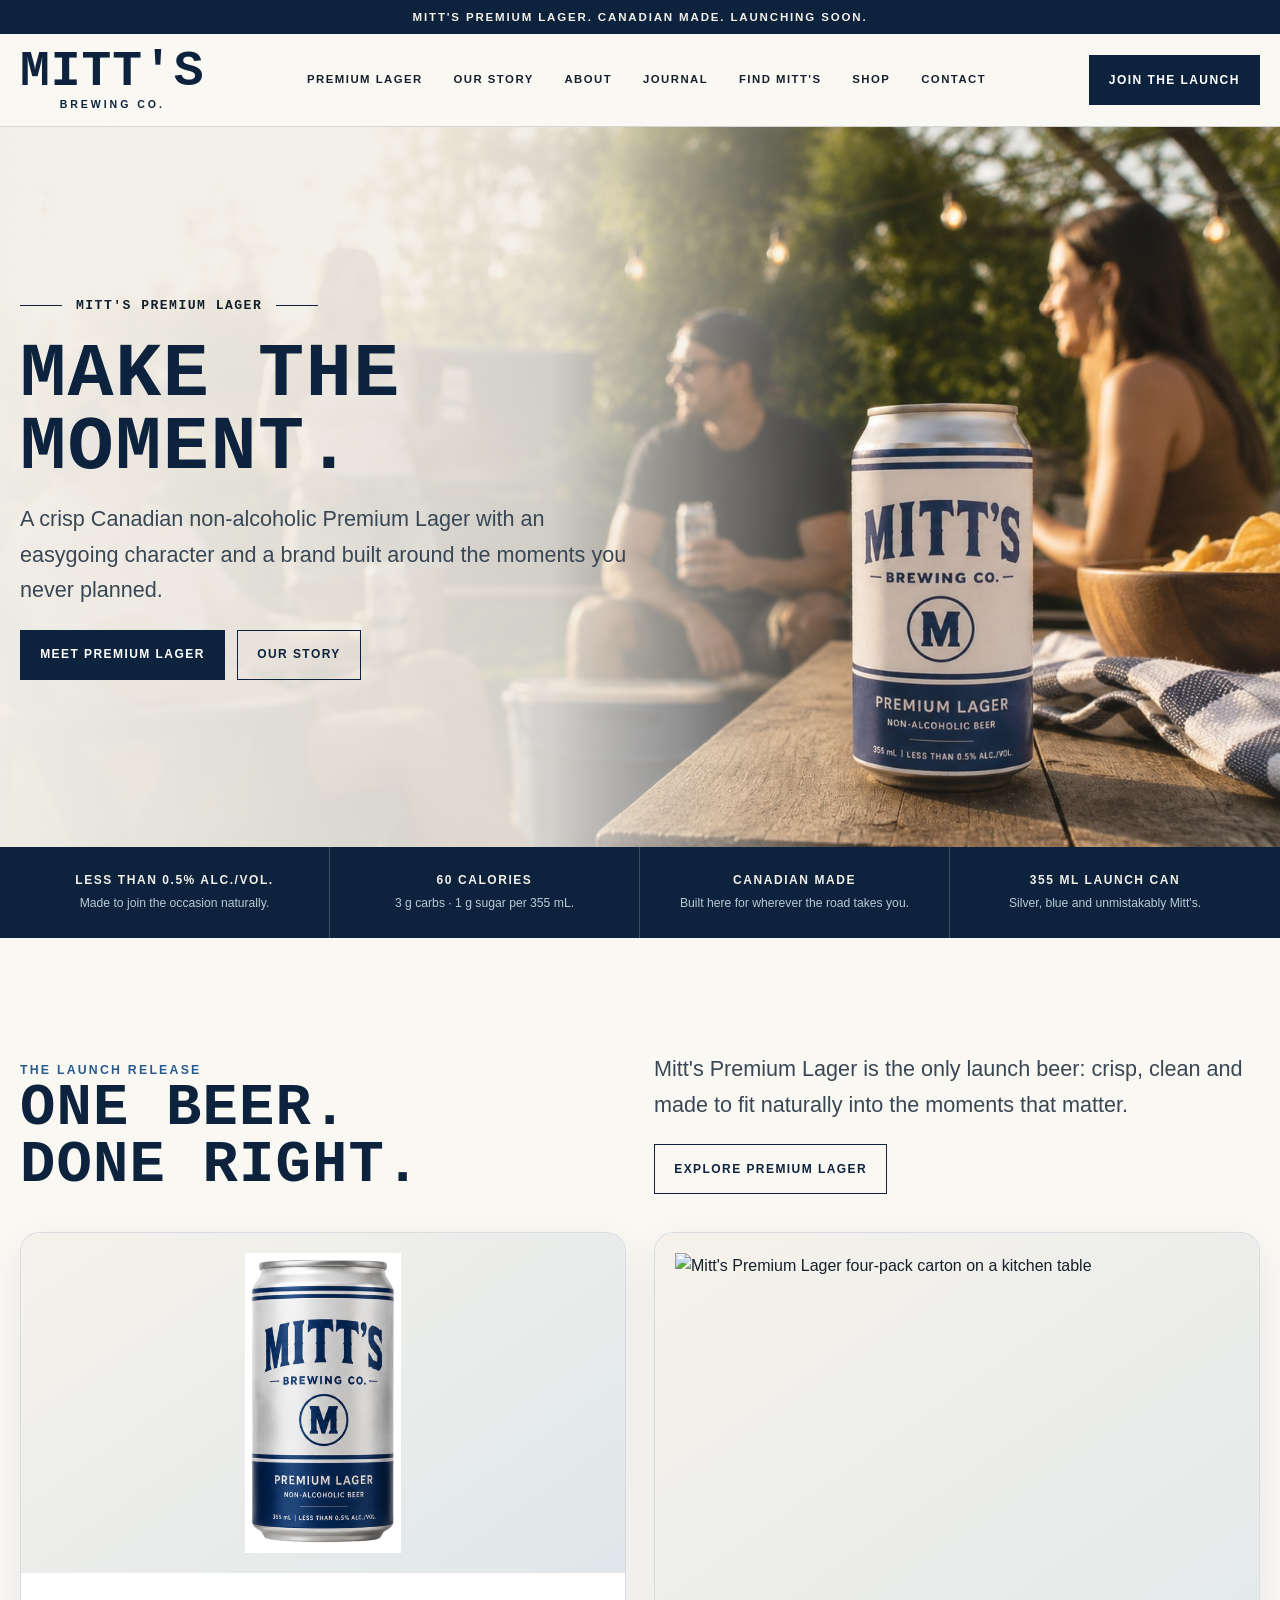
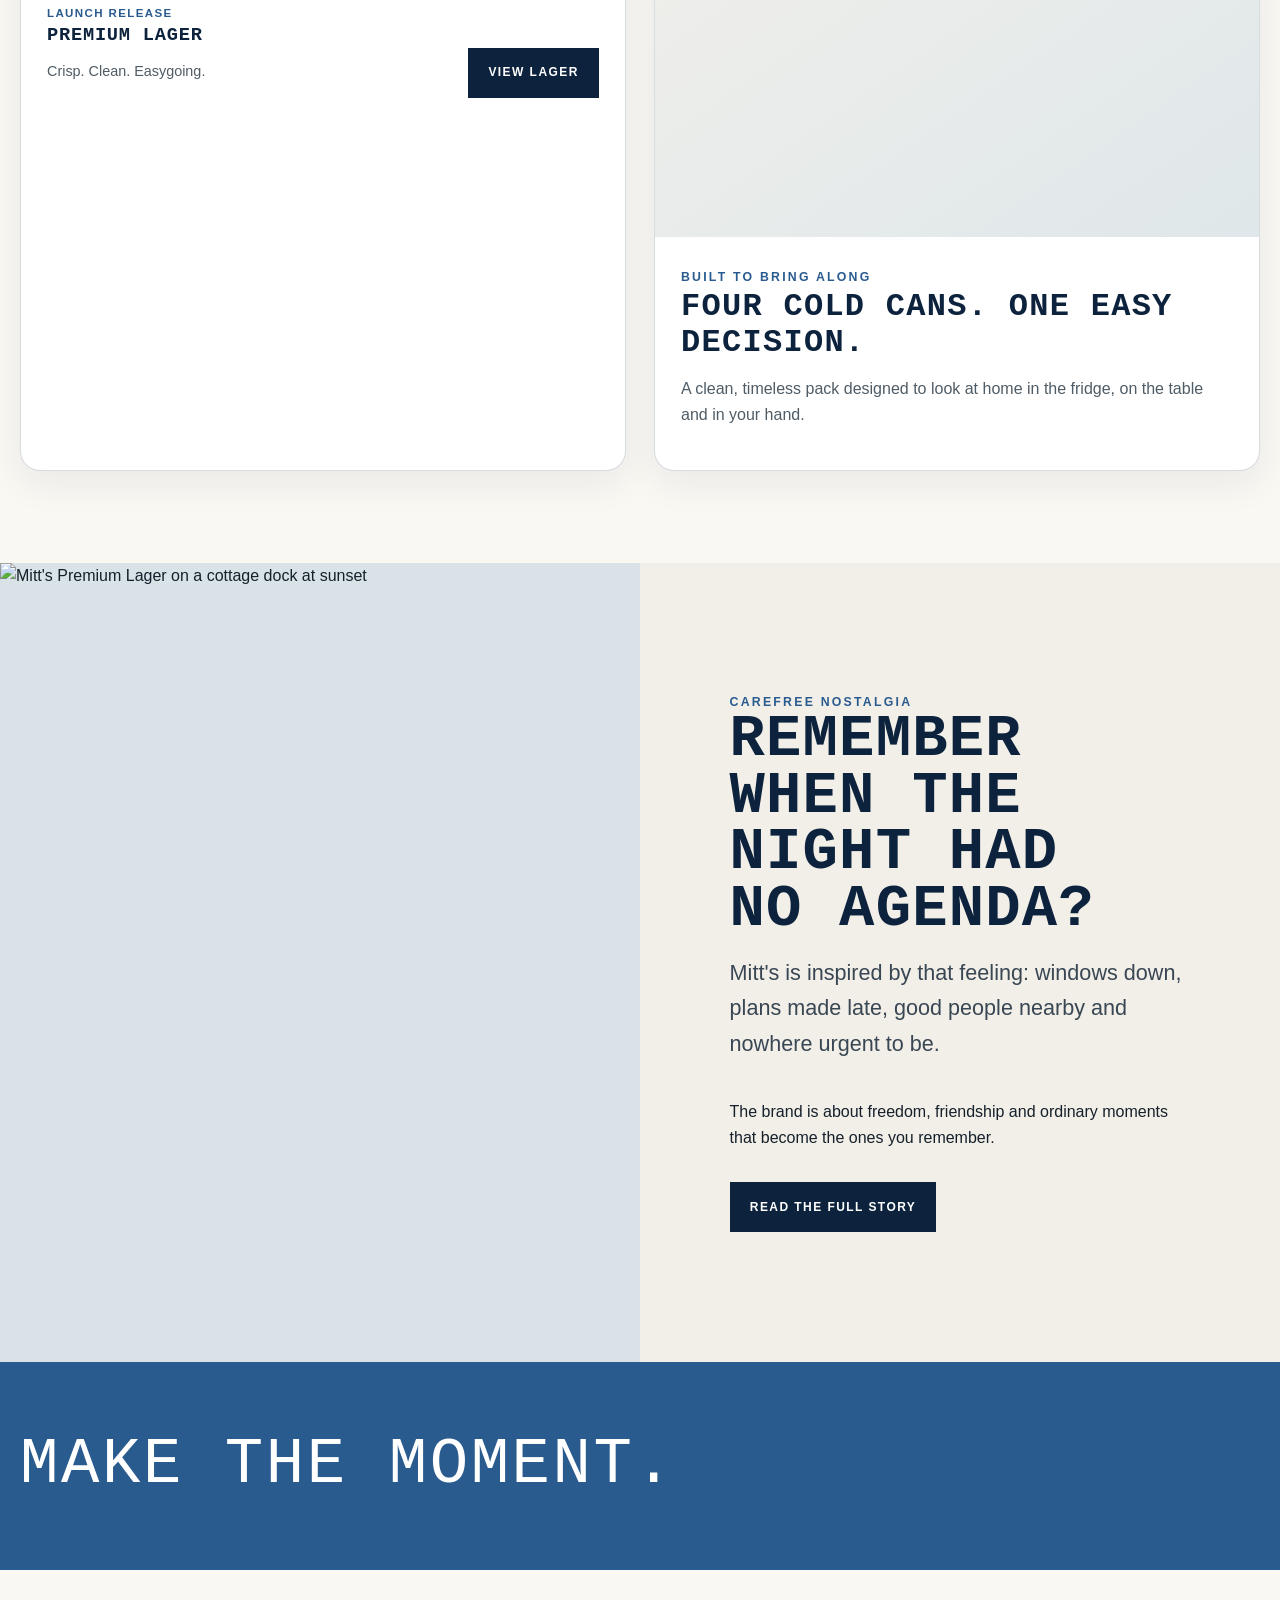
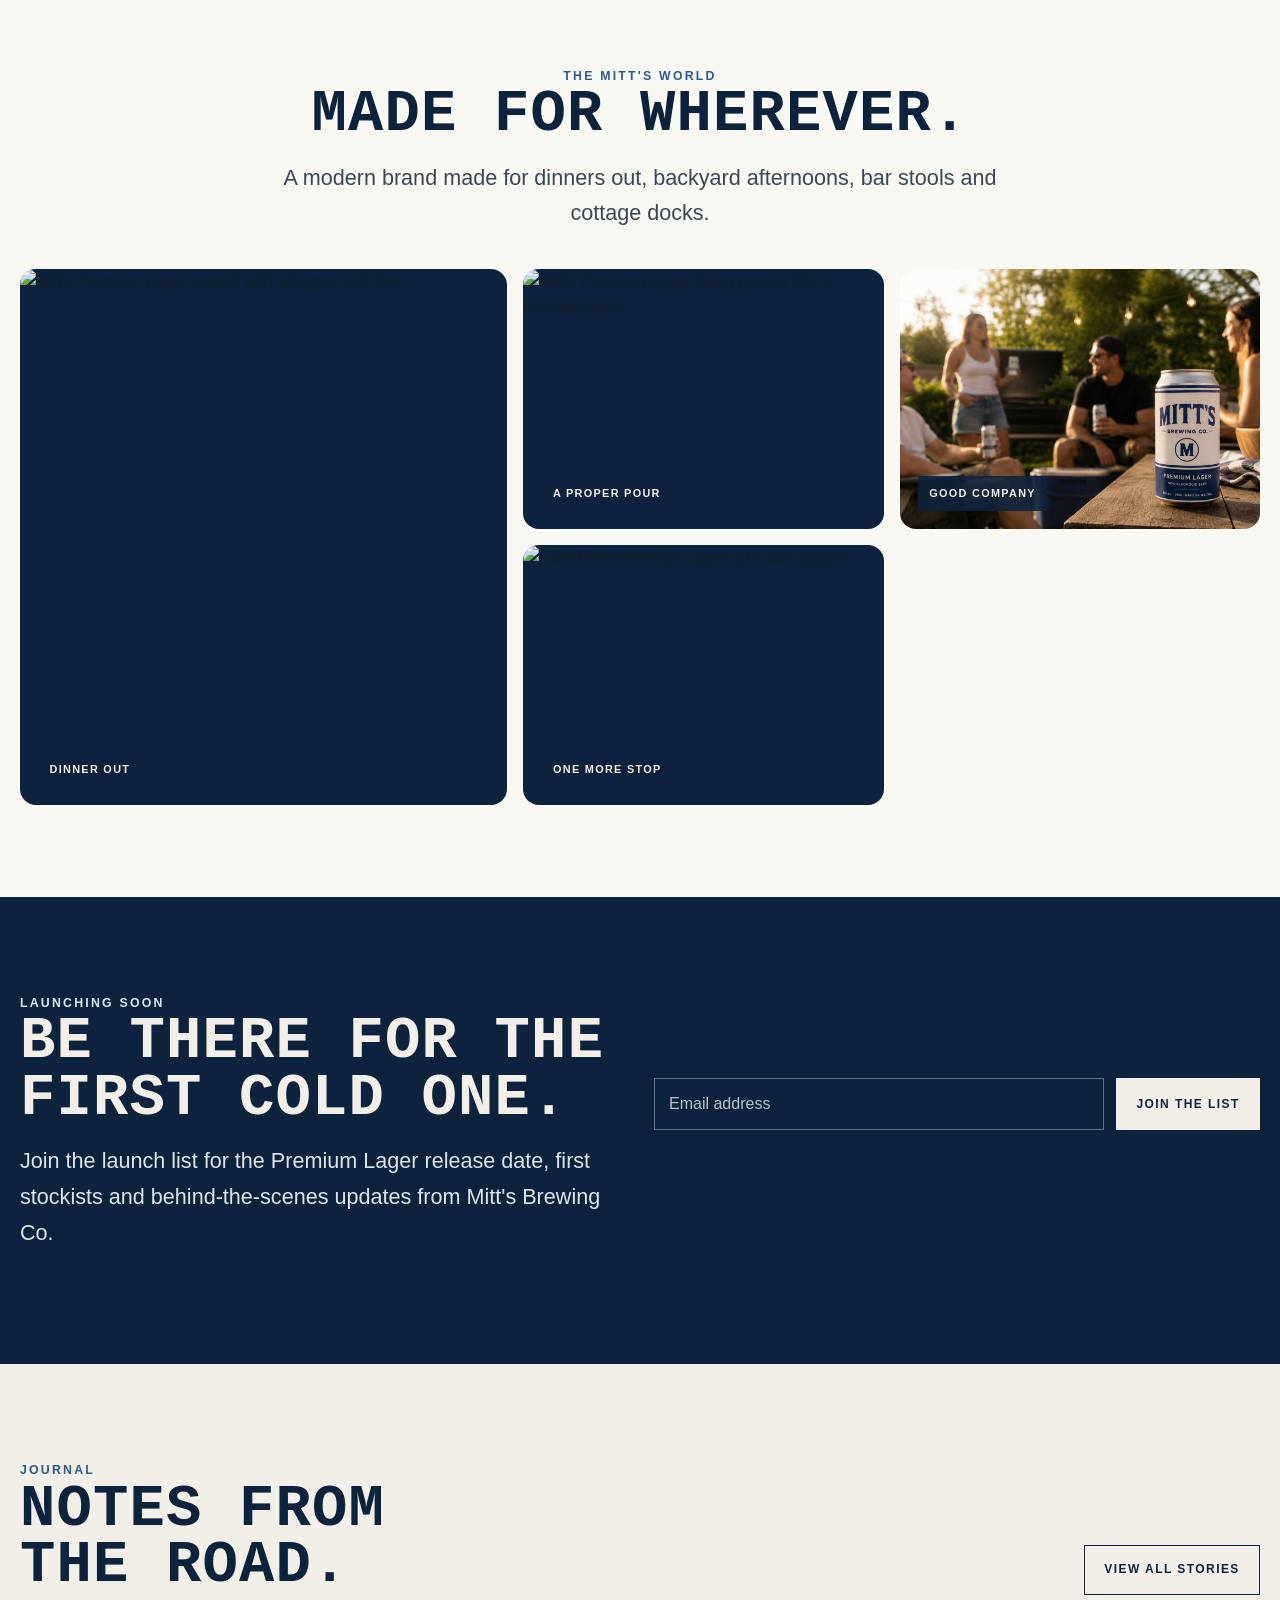
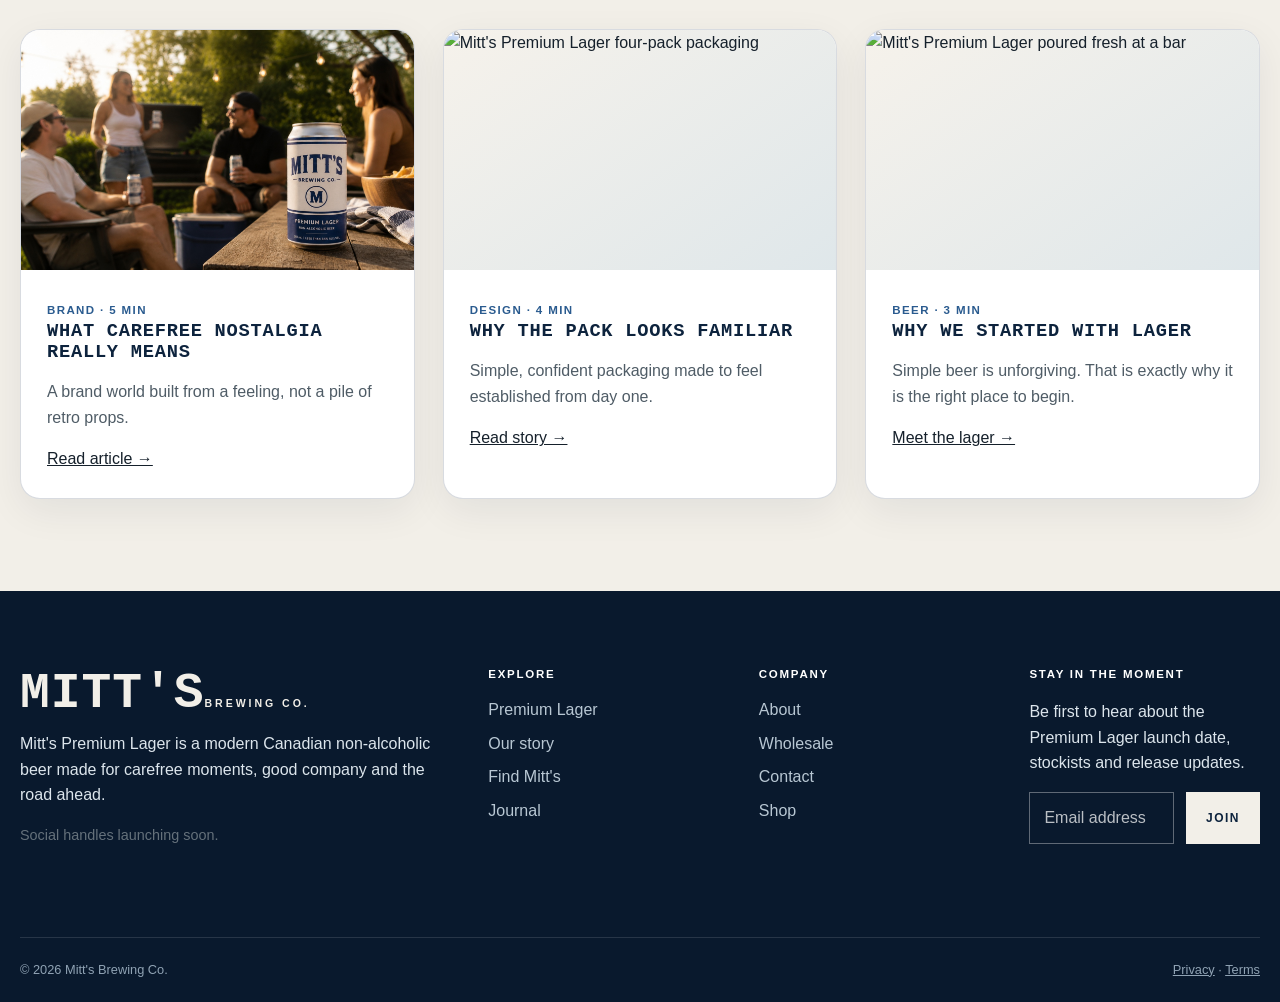
==== index.html @ 2488aaf7 "Standardize homepage slogan to Make the moment" ====
<!doctype html>
<html lang="en-CA">
<head>
  <meta charset="utf-8">
  <meta name="viewport" content="width=device-width, initial-scale=1">
  <title>Mitt's Brewing Co. | Premium Non-Alcoholic Lager</title>
  <meta name="description" content="Mitt's Brewing Co. makes a crisp Canadian non-alcoholic Premium Lager for carefree moments, good company and the road ahead.">
  <link rel="canonical" href="https://mittsbrewing.com/">
  <meta property="og:title" content="Mitt's Brewing Co. Premium Lager">
  <meta property="og:description" content="One crisp Canadian non-alcoholic Premium Lager. Modern design. Carefree nostalgia.">
  <meta property="og:type" content="website">
  <meta property="og:url" content="https://mittsbrewing.com/">
  <meta property="og:image" content="https://mittsbrewing.com/assets/mitts-premium-lager-backyard.jpg?v=20260724-1534">
  <meta name="theme-color" content="#0d233d">
  <link rel="icon" href="assets/monogram.svg" type="image/svg+xml">
  <link rel="manifest" href="site.webmanifest">
  <link rel="stylesheet" href="assets/styles.css">
  <style>
    .hero-art { object-position: center center; }
    .launch-can-card .card-media {
      min-height: 340px;
      padding: 20px;
    }
    .launch-can-frame {
      position: relative;
      height: 300px;
      aspect-ratio: 275 / 530;
      overflow: hidden;
      background: #fff;
    }
    .launch-can-frame img {
      position: absolute;
      display: block;
      max-width: none;
      max-height: none;
      width: 196.364%;
      height: auto;
      left: -47.273%;
      top: -24.528%;
      transform: none;
    }
    @media (max-width: 1050px) { .hero-art { object-position: 56% center; } }
    @media (max-width: 760px) {
      .hero-art { object-position: 62% center; }
      .launch-can-card { grid-template-rows: 300px auto; }
      .launch-can-card .card-media { min-height: 300px; padding: 18px; }
      .launch-can-frame { height: 264px; }
    }
    @media (max-width: 520px) {
      .hero-art { object-position: 66% center; }
      .launch-can-card { grid-template-rows: 280px auto; }
      .launch-can-card .card-media { min-height: 280px; padding: 14px; }
      .launch-can-frame { height: 248px; }
    }
  </style>
  <script type="application/ld+json">{"@context":"https://schema.org","@type":"Organization","name":"Mitt's Brewing Co.","url":"https://mittsbrewing.com/","logo":"https://mittsbrewing.com/assets/logo.svg","description":"A Canadian non-alcoholic beer brand launching with one crisp Premium Lager."}</script>
</head>
<body>
  <div data-site-header></div>
  <main id="main">
    <section class="hero" aria-labelledby="home-title">
      <img class="hero-art" src="assets/mitts-premium-lager-backyard.jpg?v=20260724-1534" alt="Mitt's Premium Lager at a relaxed backyard gathering" width="1632" height="1024" decoding="async" fetchpriority="high">
      <div class="container hero-inner">
        <div class="hero-copy stack">
          <div class="hero-logo-line kicker">Mitt's Premium Lager</div>
          <h1 class="display display-lg" id="home-title">Make the moment.</h1>
          <p class="lead">A crisp Canadian non-alcoholic Premium Lager with an easygoing character and a brand built around the moments you never planned.</p>
          <div class="button-row"><a class="button" href="premium-lager.html">Meet Premium Lager</a><a class="button button-outline" href="story.html">Our story</a></div>
        </div>
      </div>
    </section>

    <section class="pill-strip" aria-label="Product highlights"><div class="container pill-grid">
      <div class="pill"><strong>Less than 0.5% alc./vol.</strong><span>Made to join the occasion naturally.</span></div>
      <div class="pill"><strong>60 calories</strong><span>3 g carbs · 1 g sugar per 355 mL.</span></div>
      <div class="pill"><strong>Canadian made</strong><span>Built here for wherever the road takes you.</span></div>
      <div class="pill"><strong>355 mL launch can</strong><span>Silver, blue and unmistakably Mitt's.</span></div>
    </div></section>

    <section class="section section-paper">
      <div class="container">
        <div class="grid grid-2" style="align-items:end;margin-bottom:38px">
          <div class="stack"><span class="eyebrow">The launch release</span><h2 class="display display-md">One beer.<br>Done right.</h2></div>
          <div class="stack"><p class="lead">Mitt's Premium Lager is the only launch beer: crisp, clean and made to fit naturally into the moments that matter.</p><div><a class="button button-outline" href="premium-lager.html">Explore Premium Lager</a></div></div>
        </div>
        <div class="grid grid-2">
          <article class="card product-card launch-can-card"><div class="card-media"><div class="launch-can-frame"><img src="assets/Mitts.png?v=3" alt="Mitt's Premium Lager silver and blue can"></div></div><div class="card-body"><div class="product-meta"><div><span class="product-style">Launch release</span><h3>Premium Lager</h3><p class="product-note">Crisp. Clean. Easygoing.</p></div><a class="button" href="premium-lager.html">View lager</a></div></div></article>
          <aside class="card"><div class="card-media"><img src="https://raw.githubusercontent.com/DesignatedDrinks/Mitts-Brewing/main/assets/mitts-premium-lager-four-pack.jpg" alt="Mitt's Premium Lager four-pack carton on a kitchen table" width="1254" height="1254" loading="lazy" decoding="async"></div><div class="card-body stack"><span class="eyebrow">Built to bring along</span><h3 style="font-size:2rem">Four cold cans. One easy decision.</h3><p>A clean, timeless pack designed to look at home in the fridge, on the table and in your hand.</p></div></aside>
        </div>
      </div>
    </section>

    <section class="split section-cream">
      <div class="split-media"><img src="https://raw.githubusercontent.com/DesignatedDrinks/Mitts-Brewing/main/assets/mitts-premium-lager-dock.jpg" alt="Mitt's Premium Lager on a cottage dock at sunset" width="1122" height="1402" loading="lazy" decoding="async"></div>
      <div class="split-copy stack"><span class="eyebrow">Carefree nostalgia</span><h2 class="display display-md">Remember when the night had no agenda?</h2><p class="lead">Mitt's is inspired by that feeling: windows down, plans made late, good people nearby and nowhere urgent to be.</p><p>The brand is about freedom, friendship and ordinary moments that become the ones you remember.</p><div><a class="button" href="story.html">Read the full story</a></div></div>
    </section>

    <section class="quote-band"><div class="container"><blockquote>Make the moment.</blockquote></div></section>

    <section class="section">
      <div class="container">
        <div class="center stack" style="margin-bottom:38px"><span class="eyebrow">The Mitt's world</span><h2 class="display display-md">Made for wherever.</h2><p class="lead" style="margin-inline:auto">A modern brand made for dinners out, backyard afternoons, bar stools and cottage docks.</p></div>
        <div class="moment-grid">
          <div class="moment-card"><img src="https://raw.githubusercontent.com/DesignatedDrinks/Mitts-Brewing/main/assets/mitts-premium-lager-dinner.jpg" alt="Mitt's Premium Lager served with a burger and fries" width="1536" height="1024" loading="lazy" decoding="async"><span class="moment-label">Dinner out</span></div>
          <div class="moment-card"><img src="https://raw.githubusercontent.com/DesignatedDrinks/Mitts-Brewing/main/assets/mitts-premium-lager-pour.jpg" alt="Mitt's Premium Lager being poured into a branded glass" width="1536" height="1024" loading="lazy" decoding="async"><span class="moment-label">A proper pour</span></div>
          <div class="moment-card"><img src="assets/mitts-premium-lager-backyard.jpg?v=20260724-1534" alt="Friends sharing Mitt's Premium Lager in a backyard" width="1632" height="1024" loading="lazy" decoding="async"><span class="moment-label">Good company</span></div>
          <div class="moment-card"><img src="https://raw.githubusercontent.com/DesignatedDrinks/Mitts-Brewing/main/assets/mitts-premium-lager-bar.jpg" alt="Cold Mitt's Premium Lager on a bar coaster" width="1122" height="1402" loading="lazy" decoding="async"><span class="moment-label">One more stop</span></div>
        </div>
      </div>
    </section>

    <section class="section section-dark">
      <div class="container grid grid-2" style="align-items:center">
        <div class="stack"><span class="eyebrow">Launching soon</span><h2 class="display display-md">Be there for the first cold one.</h2><p class="lead">Join the launch list for the Premium Lager release date, first stockists and behind-the-scenes updates from Mitt's Brewing Co.</p></div>
        <div><form class="newsletter" data-newsletter><input type="email" name="email" placeholder="Email address" aria-label="Email address" required><button class="button button-light" type="submit">Join the list</button></form><p class="form-status" data-newsletter-status aria-live="polite"></p></div>
      </div>
    </section>

    <section class="section section-cream">
      <div class="container">
        <div class="grid grid-2" style="align-items:end;margin-bottom:34px"><div class="stack"><span class="eyebrow">Journal</span><h2 class="display display-md">Notes from the road.</h2></div><div style="text-align:right"><a class="button button-outline" href="journal.html">View all stories</a></div></div>
        <div class="grid grid-3">
          <article class="card article-card"><div class="card-media"><img src="assets/mitts-premium-lager-backyard.jpg?v=20260724-1534" alt="Friends gathering outdoors with Mitt's Premium Lager" width="1632" height="1024" loading="lazy" decoding="async"></div><div class="card-body"><span class="article-meta">Brand · 5 min</span><h3>What carefree nostalgia really means</h3><p>A brand world built from a feeling, not a pile of retro props.</p><a href="journal-carefree-nostalgia.html">Read article →</a></div></article>
          <article class="card article-card"><div class="card-media"><img src="https://raw.githubusercontent.com/DesignatedDrinks/Mitts-Brewing/main/assets/mitts-premium-lager-four-pack.jpg" alt="Mitt's Premium Lager four-pack packaging" width="1254" height="1254" loading="lazy" decoding="async"></div><div class="card-body"><span class="article-meta">Design · 4 min</span><h3>Why the pack looks familiar</h3><p>Simple, confident packaging made to feel established from day one.</p><a href="story.html">Read story →</a></div></article>
          <article class="card article-card"><div class="card-media"><img src="https://raw.githubusercontent.com/DesignatedDrinks/Mitts-Brewing/main/assets/mitts-premium-lager-pour.jpg" alt="Mitt's Premium Lager poured fresh at a bar" width="1536" height="1024" loading="lazy" decoding="async"></div><div class="card-body"><span class="article-meta">Beer · 3 min</span><h3>Why we started with lager</h3><p>Simple beer is unforgiving. That is exactly why it is the right place to begin.</p><a href="premium-lager.html">Meet the lager →</a></div></article>
        </div>
      </div>
    </section>
  </main>
  <div data-site-footer></div>
  <script src="assets/site.js" defer></script>
</body>
</html>
---- assets/styles.css ----
:root {
  --navy: #0d233d;
  --navy-2: #132f50;
  --blue: #2a5b8f;
  --sky: #9fb9cf;
  --silver: #c7cacd;
  --silver-dark: #8d9499;
  --cream: #f2efe8;
  --paper: #faf8f3;
  --white: #ffffff;
  --ink: #15202b;
  --muted: #65717b;
  --sand: #d7c8ae;
  --sunset: #d46c3e;
  --gold: #c6a05d;
  --green: #3f7165;
  --line: rgba(13,35,61,.16);
  --shadow: 0 24px 60px rgba(13,35,61,.14);
  --radius: 20px;
  --max: 1240px;
  --mobile-nav-top: 92px;
  --display: Rockwell, "Roboto Slab", "Courier New", Georgia, serif;
  --sans: Inter, ui-sans-serif, -apple-system, BlinkMacSystemFont, "Segoe UI", Arial, sans-serif;
}

* { box-sizing: border-box; }
html {
  scroll-behavior: smooth;
  scroll-padding-top: 110px;
  overflow-x: clip;
}
body {
  min-width: 320px;
  margin: 0;
  font-family: var(--sans);
  color: var(--ink);
  background: var(--paper);
  line-height: 1.6;
  -webkit-font-smoothing: antialiased;
  text-rendering: optimizeLegibility;
  overflow-x: hidden;
}
body.nav-open {
  overflow: hidden;
  overscroll-behavior: none;
}
main { overflow: clip; }
img, svg { display: block; max-width: 100%; }
img { height: auto; }
a { color: inherit; }
button, input, textarea, select { font: inherit; }
button, .button { cursor: pointer; }
button { -webkit-tap-highlight-color: transparent; }
a, button, input, textarea, select { touch-action: manipulation; }
a:focus-visible, button:focus-visible, input:focus-visible, textarea:focus-visible, select:focus-visible {
  outline: 3px solid rgba(42,91,143,.35);
  outline-offset: 3px;
}
p, h1, h2, h3, blockquote { overflow-wrap: break-word; }

.skip-link {
  position: fixed;
  top: 10px;
  left: 10px;
  transform: translateY(-140%);
  z-index: 9999;
  background: var(--white);
  color: var(--navy);
  padding: .75rem 1rem;
  border-radius: 999px;
}
.skip-link:focus { transform: translateY(0); }

.container {
  width: min(calc(100% - 40px), var(--max));
  margin-inline: auto;
}
.section { padding: 92px 0; }
.section-sm { padding: 56px 0; }
.section-dark { background: var(--navy); color: var(--cream); }
.section-blue { background: var(--blue); color: var(--white); }
.section-cream { background: var(--cream); }
.section-paper { background: var(--paper); }
.grid { display: grid; gap: 28px; }
.grid-2 { grid-template-columns: repeat(2, minmax(0, 1fr)); }
.grid-3 { grid-template-columns: repeat(3, minmax(0, 1fr)); }
.grid-4 { grid-template-columns: repeat(4, minmax(0, 1fr)); }
.stack > * + * { margin-top: 1rem; }
.center { text-align: center; }
.eyebrow {
  text-transform: uppercase;
  letter-spacing: .18em;
  font-size: .77rem;
  font-weight: 800;
  color: var(--blue);
}
.section-dark .eyebrow, .section-blue .eyebrow { color: #d9e7f2; }
.display {
  font-family: var(--display);
  text-transform: uppercase;
  letter-spacing: .02em;
  line-height: .96;
  margin: 0;
  color: var(--navy);
  text-wrap: balance;
}
.display-xl { font-size: clamp(3.9rem, 9.2vw, 9.4rem); }
.display-lg { font-size: clamp(3rem, 6vw, 6.8rem); }
.display-md { font-size: clamp(2.4rem, 4.6vw, 4.7rem); }
.section-dark .display, .section-blue .display { color: var(--cream); }
.lead {
  font-size: clamp(1.05rem, 2vw, 1.35rem);
  line-height: 1.65;
  color: #394754;
  max-width: 760px;
}
.section-dark .lead, .section-blue .lead { color: #dce5ec; }
.kicker {
  font-family: var(--display);
  text-transform: uppercase;
  letter-spacing: .11em;
  font-size: .82rem;
  font-weight: 800;
}
.rule { border: 0; border-top: 1px solid var(--line); margin: 2rem 0; }

.button {
  display: inline-flex;
  align-items: center;
  justify-content: center;
  gap: .6rem;
  min-height: 50px;
  padding: .8rem 1.2rem;
  border: 1px solid var(--navy);
  background: var(--navy);
  color: var(--white);
  text-decoration: none;
  text-transform: uppercase;
  text-align: center;
  letter-spacing: .12em;
  font-size: .75rem;
  font-weight: 800;
  line-height: 1.25;
  transition: transform .2s ease, background .2s ease, color .2s ease;
}
.button:hover, .button:focus-visible { transform: translateY(-2px); background: var(--blue); }
.button-outline { background: transparent; color: var(--navy); }
.button-outline:hover, .button-outline:focus-visible { color: var(--white); background: var(--navy); }
.button-light { background: var(--cream); color: var(--navy); border-color: var(--cream); }
.button-light:hover, .button-light:focus-visible { background: var(--white); }
.button-row { display: flex; gap: 12px; flex-wrap: wrap; }

.announcement {
  background: var(--navy);
  color: var(--cream);
  text-align: center;
  padding: 9px 16px;
  font-size: .72rem;
  line-height: 1.4;
  text-transform: uppercase;
  letter-spacing: .16em;
  font-weight: 800;
}
.site-header {
  position: sticky;
  top: 0;
  z-index: 1000;
  background: rgba(250,248,243,.96);
  border-bottom: 1px solid var(--line);
  -webkit-backdrop-filter: blur(14px);
  backdrop-filter: blur(14px);
}
.header-inner {
  min-height: 92px;
  display: flex;
  align-items: center;
  justify-content: space-between;
  gap: 24px;
}
.brand {
  display: inline-flex;
  flex-direction: column;
  flex: 0 0 auto;
  line-height: .85;
  text-decoration: none;
  color: var(--navy);
}
.brand-word {
  font-family: var(--display);
  font-size: clamp(2rem, 4vw, 3.1rem);
  font-weight: 900;
  letter-spacing: .02em;
}
.brand-sub {
  margin-top: 7px;
  font-size: .66rem;
  letter-spacing: .28em;
  text-transform: uppercase;
  font-weight: 800;
  text-align: center;
}
.site-nav {
  display: flex;
  align-items: center;
  gap: clamp(14px, 2.4vw, 34px);
}
.nav-group, .nav-group-links { display: contents; }
.nav-group-label, .mobile-nav-cta { display: none; }
.site-nav a {
  text-decoration: none;
  text-transform: uppercase;
  letter-spacing: .13em;
  font-size: .71rem;
  font-weight: 800;
  color: var(--ink);
  padding: 10px 0;
  border-bottom: 2px solid transparent;
}
.site-nav a:hover, .site-nav a[aria-current="page"] {
  color: var(--blue);
  border-color: var(--blue);
}
.header-cta { display: flex; align-items: center; gap: 12px; }
.menu-toggle {
  position: relative;
  display: none;
  width: 48px;
  height: 48px;
  flex: 0 0 48px;
  border: 1px solid var(--line);
  background: transparent;
  color: var(--navy);
}
.menu-toggle span, .menu-toggle::before, .menu-toggle::after {
  content: "";
  position: absolute;
  left: 50%;
  width: 22px;
  height: 2px;
  background: currentColor;
  transform: translateX(-50%);
  transition: transform .2s ease, top .2s ease, opacity .2s ease;
}
.menu-toggle::before { top: 16px; }
.menu-toggle span { top: 22px; }
.menu-toggle::after { top: 28px; }
.menu-toggle[aria-expanded="true"]::before { top: 22px; transform: translateX(-50%) rotate(45deg); }
.menu-toggle[aria-expanded="true"] span { opacity: 0; }
.menu-toggle[aria-expanded="true"]::after { top: 22px; transform: translateX(-50%) rotate(-45deg); }
.nav-backdrop { display: none; }

.hero {
  position: relative;
  min-height: 720px;
  overflow: hidden;
  background: linear-gradient(120deg, #f6f0e7 0%, #f5efe6 47%, #dbe5ea 100%);
}
.hero::after {
  content: "";
  position: absolute;
  inset: 0;
  background: linear-gradient(90deg, rgba(242,239,232,.98) 0%, rgba(242,239,232,.86) 43%, rgba(242,239,232,.08) 70%);
  pointer-events: none;
}
.hero-art {
  position: absolute;
  inset: 0;
  width: 100%;
  height: 100%;
  object-fit: cover;
}
.hero-inner {
  position: relative;
  z-index: 2;
  min-height: 720px;
  display: grid;
  align-items: center;
  grid-template-columns: 1.05fr .95fr;
}
.hero-copy { padding: 70px 0; max-width: 760px; }
.hero-copy .lead { max-width: 610px; }
.hero-logo-line { display: flex; align-items: center; gap: 14px; margin-bottom: 22px; }
.hero-logo-line::before, .hero-logo-line::after {
  content: "";
  width: 42px;
  height: 1px;
  background: var(--navy);
}

.pill-strip { background: var(--navy); color: var(--cream); }
.pill-grid { display: grid; grid-template-columns: repeat(4, 1fr); }
.pill {
  padding: 24px 22px;
  border-right: 1px solid rgba(255,255,255,.2);
  text-align: center;
}
.pill:last-child { border-right: 0; }
.pill strong {
  display: block;
  font-size: .75rem;
  text-transform: uppercase;
  letter-spacing: .13em;
}
.pill span { display: block; color: #b9c9d6; font-size: .76rem; margin-top: 4px; }

.card {
  min-width: 0;
  background: var(--white);
  border: 1px solid var(--line);
  border-radius: var(--radius);
  overflow: hidden;
  box-shadow: 0 12px 38px rgba(13,35,61,.07);
}
.card-body { padding: 26px; }
.card h3 {
  font-family: var(--display);
  text-transform: uppercase;
  letter-spacing: .04em;
  line-height: 1.12;
  color: var(--navy);
  margin: 0 0 10px;
}
.card p { color: #4f5c66; }
.card-media {
  background: linear-gradient(145deg, #f6f2eb, #dfe7ea);
  min-height: 320px;
  display: grid;
  place-items: center;
  padding: 20px;
  overflow: hidden;
}
.card-media img {
  width: 100%;
  height: 100%;
  object-fit: contain;
  object-position: center;
}
.product-card {
  display: grid;
  grid-template-rows: minmax(300px, 340px) auto;
  height: 100%;
}
.product-card .card-body { display: flex; flex-direction: column; align-items: flex-start; }
.product-card .card-body .button { margin-top: auto; }
.product-meta {
  width: 100%;
  display: flex;
  justify-content: space-between;
  gap: 16px;
  align-items: end;
}
.product-style {
  color: var(--blue);
  font-weight: 800;
  text-transform: uppercase;
  letter-spacing: .12em;
  font-size: .72rem;
}
.product-note { color: var(--muted); font-size: .9rem; }
.badge {
  display: inline-flex;
  padding: .38rem .65rem;
  border-radius: 999px;
  border: 1px solid var(--line);
  font-size: .68rem;
  font-weight: 800;
  text-transform: uppercase;
  letter-spacing: .1em;
}

.split {
  display: grid;
  grid-template-columns: 1fr 1fr;
  min-height: 610px;
}
.split-media { min-height: 520px; background: #d9e2e6; overflow: hidden; }
.split-media img { width: 100%; height: 100%; object-fit: cover; }
.split-copy {
  padding: clamp(48px, 7vw, 100px);
  display: flex;
  flex-direction: column;
  justify-content: center;
}

.quote-band { background: var(--blue); color: var(--white); padding: 70px 0; }
.quote-band blockquote {
  margin: 0;
  font-family: var(--display);
  text-transform: uppercase;
  letter-spacing: .04em;
  font-size: clamp(2.2rem, 5vw, 5.6rem);
  line-height: 1.05;
  max-width: 1120px;
  text-wrap: balance;
}

.moment-grid {
  display: grid;
  grid-template-columns: 1.15fr .85fr .85fr;
  grid-template-rows: 260px 260px;
  gap: 16px;
}
.moment-card {
  position: relative;
  overflow: hidden;
  border-radius: 16px;
  background: var(--navy);
}
.moment-card:first-child { grid-row: 1 / span 2; }
.moment-card img {
  width: 100%;
  height: 100%;
  object-fit: cover;
  transition: transform .5s ease;
}
.moment-card:hover img { transform: scale(1.03); }
.moment-label {
  position: absolute;
  left: 18px;
  bottom: 18px;
  padding: .55rem .72rem;
  background: rgba(13,35,61,.88);
  color: var(--cream);
  font-size: .68rem;
  text-transform: uppercase;
  letter-spacing: .12em;
  font-weight: 800;
}

.page-hero {
  padding: 110px 0 80px;
  background: linear-gradient(120deg, var(--cream), #e6edf0);
  border-bottom: 1px solid var(--line);
}
.page-hero .lead { margin-bottom: 0; }
.breadcrumbs {
  display: flex;
  gap: 8px;
  flex-wrap: wrap;
  margin-bottom: 22px;
  color: var(--muted);
  font-size: .8rem;
  text-transform: uppercase;
  letter-spacing: .1em;
}
.breadcrumbs a { text-decoration: none; }

.product-page {
  display: grid;
  grid-template-columns: minmax(0, .9fr) minmax(0, 1.1fr);
  gap: 70px;
  align-items: center;
}
.product-stage {
  min-height: 650px;
  display: grid;
  place-items: center;
  border-radius: 28px;
  background: linear-gradient(145deg, #eef2f3, #cbd4d8);
  padding: 50px;
  overflow: hidden;
}
.product-stage img { max-height: 590px; width: auto; }
.product-facts {
  display: grid;
  grid-template-columns: repeat(3, 1fr);
  gap: 10px;
  margin: 28px 0;
}
.fact { border: 1px solid var(--line); padding: 16px; background: var(--white); }
.fact strong {
  display: block;
  color: var(--navy);
  font-family: var(--display);
  font-size: 1.2rem;
  text-transform: uppercase;
}
.fact span {
  color: var(--muted);
  font-size: .76rem;
  text-transform: uppercase;
  letter-spacing: .09em;
}
.tasting-bars { display: grid; gap: 16px; }
.tasting-row {
  display: grid;
  grid-template-columns: 110px minmax(0,1fr) 38px;
  gap: 14px;
  align-items: center;
}
.tasting-row span {
  font-size: .78rem;
  text-transform: uppercase;
  letter-spacing: .1em;
  font-weight: 800;
}
.bar { height: 7px; background: #dce2e5; border-radius: 999px; overflow: hidden; }
.bar i { display: block; height: 100%; background: var(--blue); border-radius: inherit; }

.story-timeline {
  border-left: 2px solid var(--line);
  padding-left: 30px;
  display: grid;
  gap: 34px;
}
.timeline-item { position: relative; }
.timeline-item::before {
  content: "";
  position: absolute;
  left: -39px;
  top: 6px;
  width: 14px;
  height: 14px;
  border-radius: 50%;
  background: var(--blue);
  border: 4px solid var(--paper);
}
.timeline-item h3 {
  margin: 0 0 6px;
  font-family: var(--display);
  text-transform: uppercase;
  color: var(--navy);
}

.find-grid {
  display: grid;
  grid-template-columns: .8fr 1.2fr;
  gap: 40px;
}
.map-placeholder {
  min-height: 520px;
  background: var(--navy);
  border-radius: 24px;
  overflow: hidden;
}
.map-placeholder img { width: 100%; height: 100%; object-fit: cover; }
.stockist-list { display: grid; gap: 12px; }
.stockist { border: 1px solid var(--line); padding: 18px; background: var(--white); }
.stockist strong { display: block; color: var(--navy); }
.stockist span { color: var(--muted); font-size: .9rem; }

.article-card { display: grid; grid-template-rows: 240px auto; height: 100%; }
.article-card .card-media { min-height: 240px; padding: 0; }
.article-card .card-media img { object-fit: cover; }
.article-meta {
  font-size: .72rem;
  text-transform: uppercase;
  letter-spacing: .12em;
  color: var(--blue);
  font-weight: 800;
}
.article-prose { max-width: 780px; margin-inline: auto; }
.article-prose h2, .article-prose h3 {
  font-family: var(--display);
  color: var(--navy);
  text-transform: uppercase;
  letter-spacing: .03em;
  line-height: 1.15;
}
.article-prose h2 { font-size: clamp(2rem, 4vw, 3.7rem); }
.article-prose p { font-size: 1.08rem; color: #3f4b55; }
.article-prose blockquote {
  margin: 2.2rem 0;
  padding-left: 1.4rem;
  border-left: 4px solid var(--blue);
  font-family: var(--display);
  text-transform: uppercase;
  color: var(--navy);
  font-size: 1.7rem;
  line-height: 1.3;
}

.form { display: grid; gap: 16px; }
.form-row { display: grid; grid-template-columns: 1fr 1fr; gap: 16px; }
label {
  display: grid;
  gap: 7px;
  color: var(--navy);
  text-transform: uppercase;
  letter-spacing: .1em;
  font-size: .72rem;
  font-weight: 800;
}
input, textarea, select {
  width: 100%;
  border: 1px solid var(--line);
  background: var(--white);
  color: var(--ink);
  min-height: 52px;
  padding: 12px 14px;
  border-radius: 0;
}
textarea { min-height: 150px; resize: vertical; }
input:focus, textarea:focus, select:focus {
  outline: 3px solid rgba(42,91,143,.18);
  border-color: var(--blue);
}
.form-status { min-height: 24px; font-size: .9rem; color: var(--green); }

.newsletter {
  display: grid;
  grid-template-columns: minmax(0,1fr) auto;
  gap: 12px;
  width: 100%;
  max-width: 620px;
}
.newsletter input {
  background: var(--white);
  border-color: var(--line);
  color: var(--ink);
}
.newsletter input::placeholder { color: var(--muted); }
.section-dark .newsletter input,
.section-blue .newsletter input,
.site-footer .newsletter input {
  background: transparent;
  border-color: rgba(255,255,255,.35);
  color: var(--white);
}
.section-dark .newsletter input::placeholder,
.section-blue .newsletter input::placeholder,
.site-footer .newsletter input::placeholder {
  color: rgba(255,255,255,.72);
}

.site-footer { background: #09192d; color: #dce5ec; }
.footer-main {
  padding: 74px 0 40px;
  display: grid;
  grid-template-columns: 1.3fr repeat(3, .7fr);
  gap: 40px;
}
.footer-brand .brand { color: var(--cream); }
.footer-main h3 {
  margin: 0 0 14px;
  color: var(--white);
  font-size: .72rem;
  text-transform: uppercase;
  letter-spacing: .15em;
}
.footer-main a {
  display: block;
  color: #b8c7d3;
  text-decoration: none;
  margin: 8px 0;
}
.footer-main a:hover { color: var(--white); }
.footer-bottom {
  border-top: 1px solid rgba(255,255,255,.12);
  padding: 22px 0 calc(22px + env(safe-area-inset-bottom));
  display: flex;
  justify-content: space-between;
  gap: 20px;
  color: #90a3b4;
  font-size: .8rem;
}
.footer-bottom a { color: inherit; }
.socials { display: flex; gap: 12px; }
.socials a {
  width: 40px;
  height: 40px;
  display: grid;
  place-items: center;
  border: 1px solid rgba(255,255,255,.18);
  border-radius: 50%;
  color: var(--white);
  text-decoration: none;
}

.notice {
  padding: 16px 18px;
  border-left: 4px solid var(--blue);
  background: #eaf0f4;
  color: #31414d;
}
.legal { max-width: 900px; }
.legal h2 {
  font-family: var(--display);
  text-transform: uppercase;
  color: var(--navy);
  margin-top: 2.2rem;
}

@media (max-width: 1050px) {
  .site-nav {
    position: fixed;
    z-index: 1002;
    top: var(--mobile-nav-top);
    right: 0;
    bottom: 0;
    left: 0;
    display: block;
    padding: 24px max(24px, calc((100vw - var(--max)) / 2)) calc(44px + env(safe-area-inset-bottom));
    background: var(--paper);
    overflow-y: auto;
    overscroll-behavior: contain;
    opacity: 0;
    visibility: hidden;
    pointer-events: none;
    transform: translateY(-10px);
    transition: opacity .2s ease, transform .2s ease, visibility .2s ease;
  }
  .site-nav.open {
    opacity: 1;
    visibility: visible;
    pointer-events: auto;
    transform: translateY(0);
  }
  .nav-group {
    display: block;
    margin-bottom: 20px;
    padding-bottom: 18px;
    border-bottom: 1px solid var(--line);
  }
  .nav-group:last-of-type { margin-bottom: 12px; }
  .nav-group-label {
    display: block;
    margin-bottom: 5px;
    color: var(--blue);
    font-size: .68rem;
    font-weight: 800;
    letter-spacing: .16em;
    text-transform: uppercase;
  }
  .nav-group-links { display: grid; }
  .site-nav a {
    display: flex;
    align-items: center;
    min-height: 48px;
    padding: 10px 0;
    border-bottom: 1px solid rgba(13,35,61,.09);
    font-size: .98rem;
    letter-spacing: .1em;
  }
  .site-nav a:last-child { border-bottom: 0; }
  .site-nav a[aria-current="page"] {
    padding-inline: 12px;
    background: #eaf0f4;
    border-color: transparent;
  }
  .mobile-nav-cta {
    display: flex;
    width: 100%;
    margin-top: 6px;
  }
  .menu-toggle { display: block; }
  .header-cta > .button { display: none; }
  .nav-backdrop {
    position: fixed;
    z-index: 999;
    top: var(--mobile-nav-top);
    right: 0;
    bottom: 0;
    left: 0;
    display: block;
    width: 100%;
    border: 0;
    padding: 0;
    background: rgba(9,25,45,.38);
    opacity: 0;
    visibility: hidden;
    pointer-events: none;
    transition: opacity .2s ease, visibility .2s ease;
  }
  body.nav-open .nav-backdrop {
    opacity: 1;
    visibility: visible;
    pointer-events: auto;
  }
  .hero-inner { grid-template-columns: 1fr; }
  .hero-art { object-position: 62% center; }
  .hero::after {
    background: linear-gradient(90deg, rgba(242,239,232,.98) 0%, rgba(242,239,232,.88) 55%, rgba(242,239,232,.35) 100%);
  }
  .hero-copy { max-width: 680px; }
  .page-hero { padding: 88px 0 68px; }
  .pill-grid { grid-template-columns: repeat(2, 1fr); }
  .pill:nth-child(2) { border-right: 0; }
  .pill:nth-child(-n+2) { border-bottom: 1px solid rgba(255,255,255,.2); }
  .grid-3, .grid-4 { grid-template-columns: repeat(2, minmax(0, 1fr)); }
  .moment-grid {
    grid-template-columns: 1fr 1fr;
    grid-template-rows: 320px 230px 230px;
  }
  .moment-card:first-child { grid-column: 1 / -1; grid-row: auto; }
  .product-page { grid-template-columns: 1fr; gap: 42px; }
  .product-stage { min-height: 560px; }
  .find-grid { grid-template-columns: 1fr; }
  .map-placeholder { min-height: 430px; }
  .footer-main { grid-template-columns: 1fr 1fr; }
}

@media (max-width: 900px) {
  .section { padding: 76px 0; }
  .split {
    grid-template-columns: 1fr;
    min-height: 0;
  }
  .split-media { min-height: 440px; }
  .split-copy { padding: 58px max(28px, calc((100vw - 720px) / 2)); }
  .grid-2[style*="align-items:start"],
  .grid-2[style*="align-items:center"],
  .grid-2[style*="align-items:end"] {
    gap: 36px;
  }
  .footer-main { gap: 34px; }
}

@media (max-width: 760px) {
  html { scroll-padding-top: 88px; }
  .container { width: min(calc(100% - 28px), var(--max)); }
  .section { padding: 62px 0; }
  .section-sm { padding: 46px 0; }
  .announcement {
    padding: 8px 12px;
    font-size: .61rem;
    letter-spacing: .1em;
  }
  .header-inner { min-height: 76px; }
  .brand-word { font-size: 2rem; }
  .brand-sub { font-size: .56rem; }
  .hero, .hero-inner { min-height: 620px; }
  .hero-copy { padding: 54px 0; }
  .hero-logo-line { margin-bottom: 16px; }
  .hero-logo-line::before, .hero-logo-line::after { width: 28px; }
  .display-xl { font-size: clamp(3.05rem, 17vw, 5rem); }
  .display-lg { font-size: clamp(2.65rem, 13vw, 4.25rem); }
  .display-md { font-size: clamp(2.05rem, 10vw, 3.25rem); }
  .lead { font-size: 1.05rem; line-height: 1.58; }
  .page-hero { padding: 64px 0 50px; }
  .breadcrumbs { margin-bottom: 16px; font-size: .7rem; }
  .grid { gap: 20px; }
  .grid-2, .grid-3, .grid-4, .form-row { grid-template-columns: 1fr; }
  .split-media { min-height: 360px; }
  .split-copy { padding: 46px 20px; }
  .pill-grid { grid-template-columns: 1fr; }
  .pill {
    padding: 20px 16px;
    border-right: 0;
    border-bottom: 1px solid rgba(255,255,255,.2);
  }
  .pill:last-child { border-bottom: 0; }
  .card-body { padding: 22px; }
  .card-media { min-height: 280px; padding: 16px; }
  .product-card { grid-template-rows: 280px auto; }
  .product-meta { flex-direction: column; align-items: flex-start; }
  .product-meta .button { width: 100%; }
  .product-facts { grid-template-columns: repeat(3, 1fr); }
  .product-stage { min-height: 470px; padding: 26px; border-radius: 20px; }
  .tasting-row { grid-template-columns: 92px minmax(0,1fr) 28px; gap: 10px; }
  .tasting-row span { font-size: .69rem; letter-spacing: .06em; }
  .moment-grid {
    grid-template-columns: 1fr;
    grid-template-rows: repeat(4, 250px);
  }
  .moment-card:first-child { grid-column: auto; }
  .quote-band { padding: 52px 0; }
  .quote-band blockquote { font-size: clamp(2rem, 11vw, 3.5rem); }
  .map-placeholder { min-height: 330px; border-radius: 18px; }
  .article-prose p { font-size: 1rem; }
  .article-prose blockquote { font-size: 1.35rem; }
  .newsletter { grid-template-columns: 1fr; }
  .newsletter .button { width: 100%; }
  .footer-main {
    grid-template-columns: 1fr;
    padding: 58px 0 34px;
    gap: 28px;
  }
  .footer-bottom { flex-direction: column; align-items: flex-start; }
}

@media (max-width: 520px) {
  .container { width: min(calc(100% - 24px), var(--max)); }
  .section { padding: 54px 0; }
  .header-inner { min-height: 72px; }
  .menu-toggle { width: 46px; height: 46px; flex-basis: 46px; }
  .brand-word { font-size: 1.8rem; }
  .brand-sub { margin-top: 6px; font-size: .52rem; }
  .site-nav { padding-inline: 18px; }
  .hero, .hero-inner { min-height: 590px; }
  .hero-art { object-position: 66% center; }
  .hero::after {
    background: linear-gradient(90deg, rgba(242,239,232,.98) 0%, rgba(242,239,232,.92) 70%, rgba(242,239,232,.62) 100%);
  }
  .display-lg { font-size: clamp(2.45rem, 12.5vw, 3.6rem); }
  .display-md { font-size: clamp(1.95rem, 9.5vw, 2.85rem); }
  .button-row { display: grid; grid-template-columns: 1fr; width: 100%; }
  .button-row .button, .form .button { width: 100%; }
  .card { border-radius: 16px; }
  .card-body { padding: 20px; }
  .card-media { min-height: 250px; }
  .product-card { grid-template-rows: 250px auto; }
  .product-facts { grid-template-columns: 1fr; }
  .fact { padding: 14px; }
  .product-stage { min-height: 410px; padding: 20px; }
  .story-timeline { padding-left: 24px; }
  .timeline-item::before { left: -33px; }
  .split-media { min-height: 310px; }
  .split-copy { padding: 42px 16px; }
  .moment-grid { grid-template-rows: repeat(4, 220px); }
  .moment-label { left: 12px; bottom: 12px; }
  .page-hero { padding: 54px 0 42px; }
  .tasting-row { grid-template-columns: 80px minmax(0,1fr) 24px; }
}

@media (prefers-reduced-motion: reduce) {
  *, *::before, *::after {
    scroll-behavior: auto !important;
    animation: none !important;
    transition: none !important;
  }
}
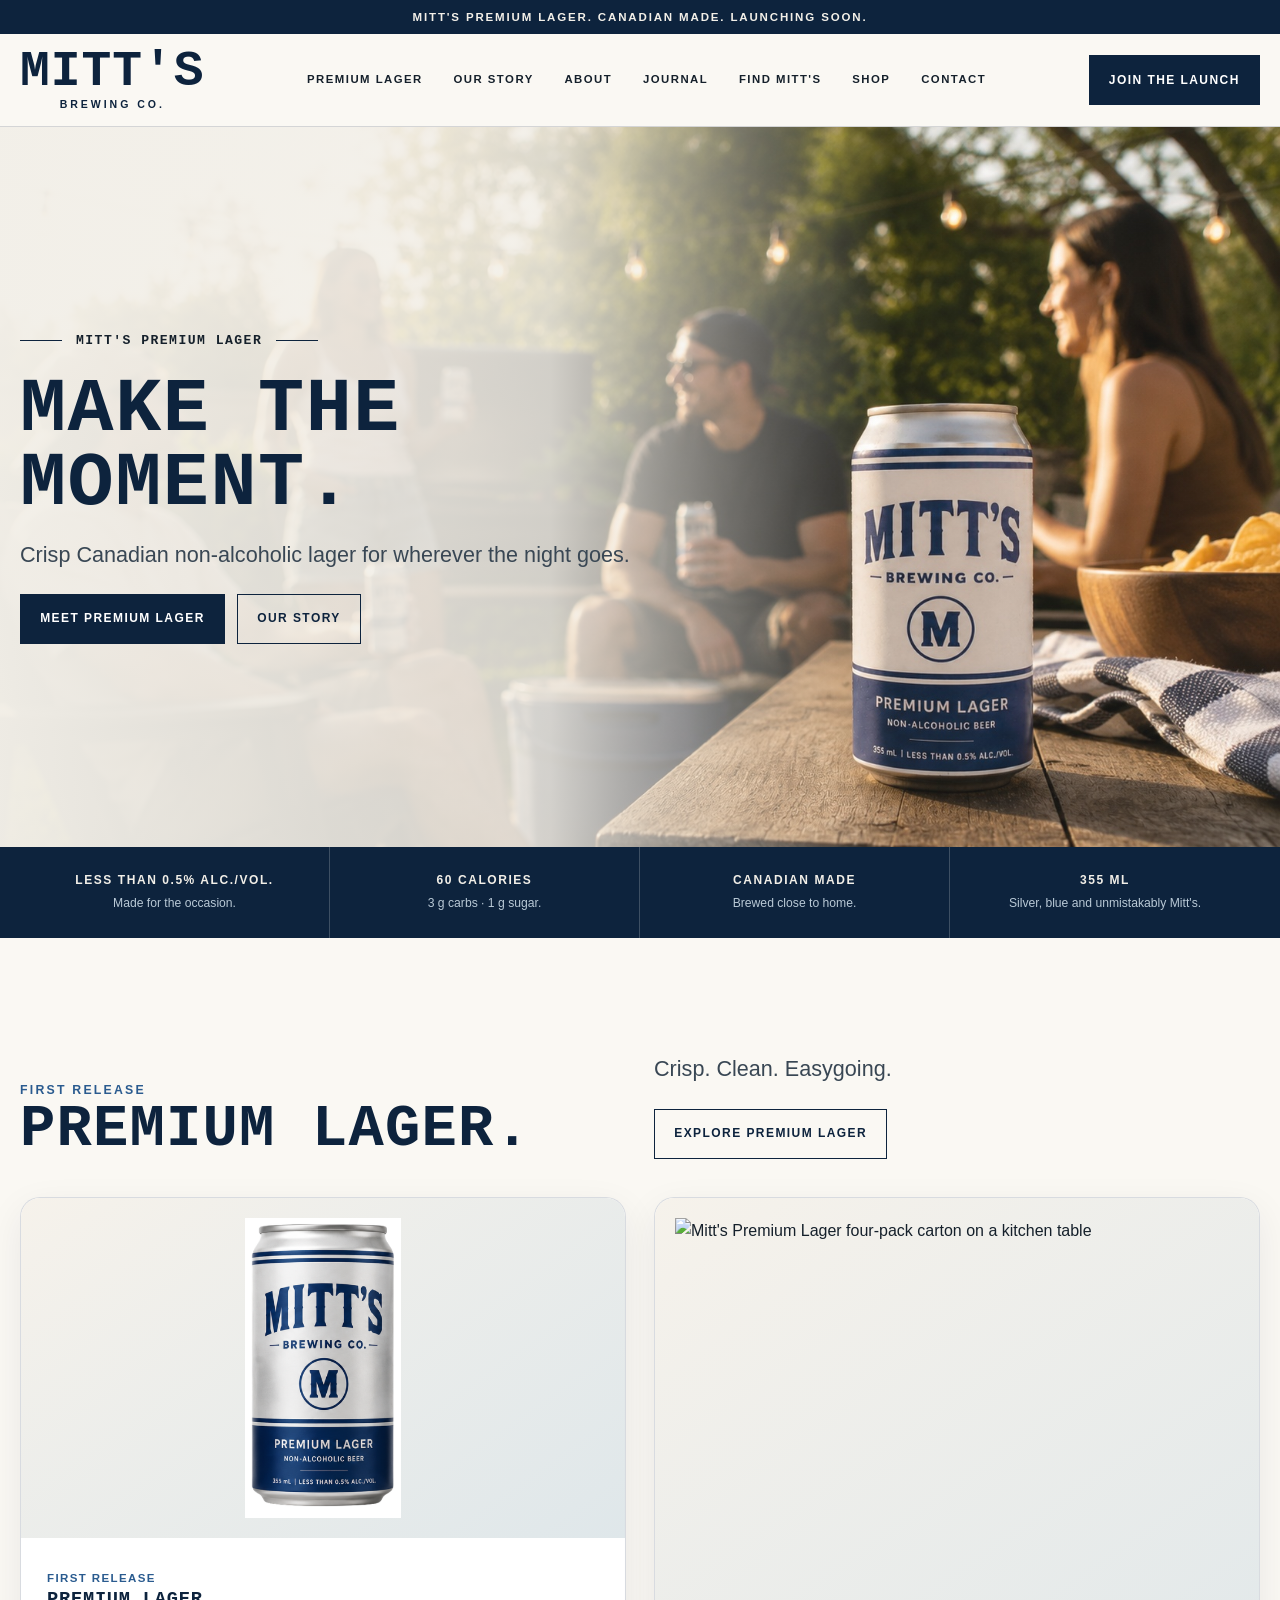
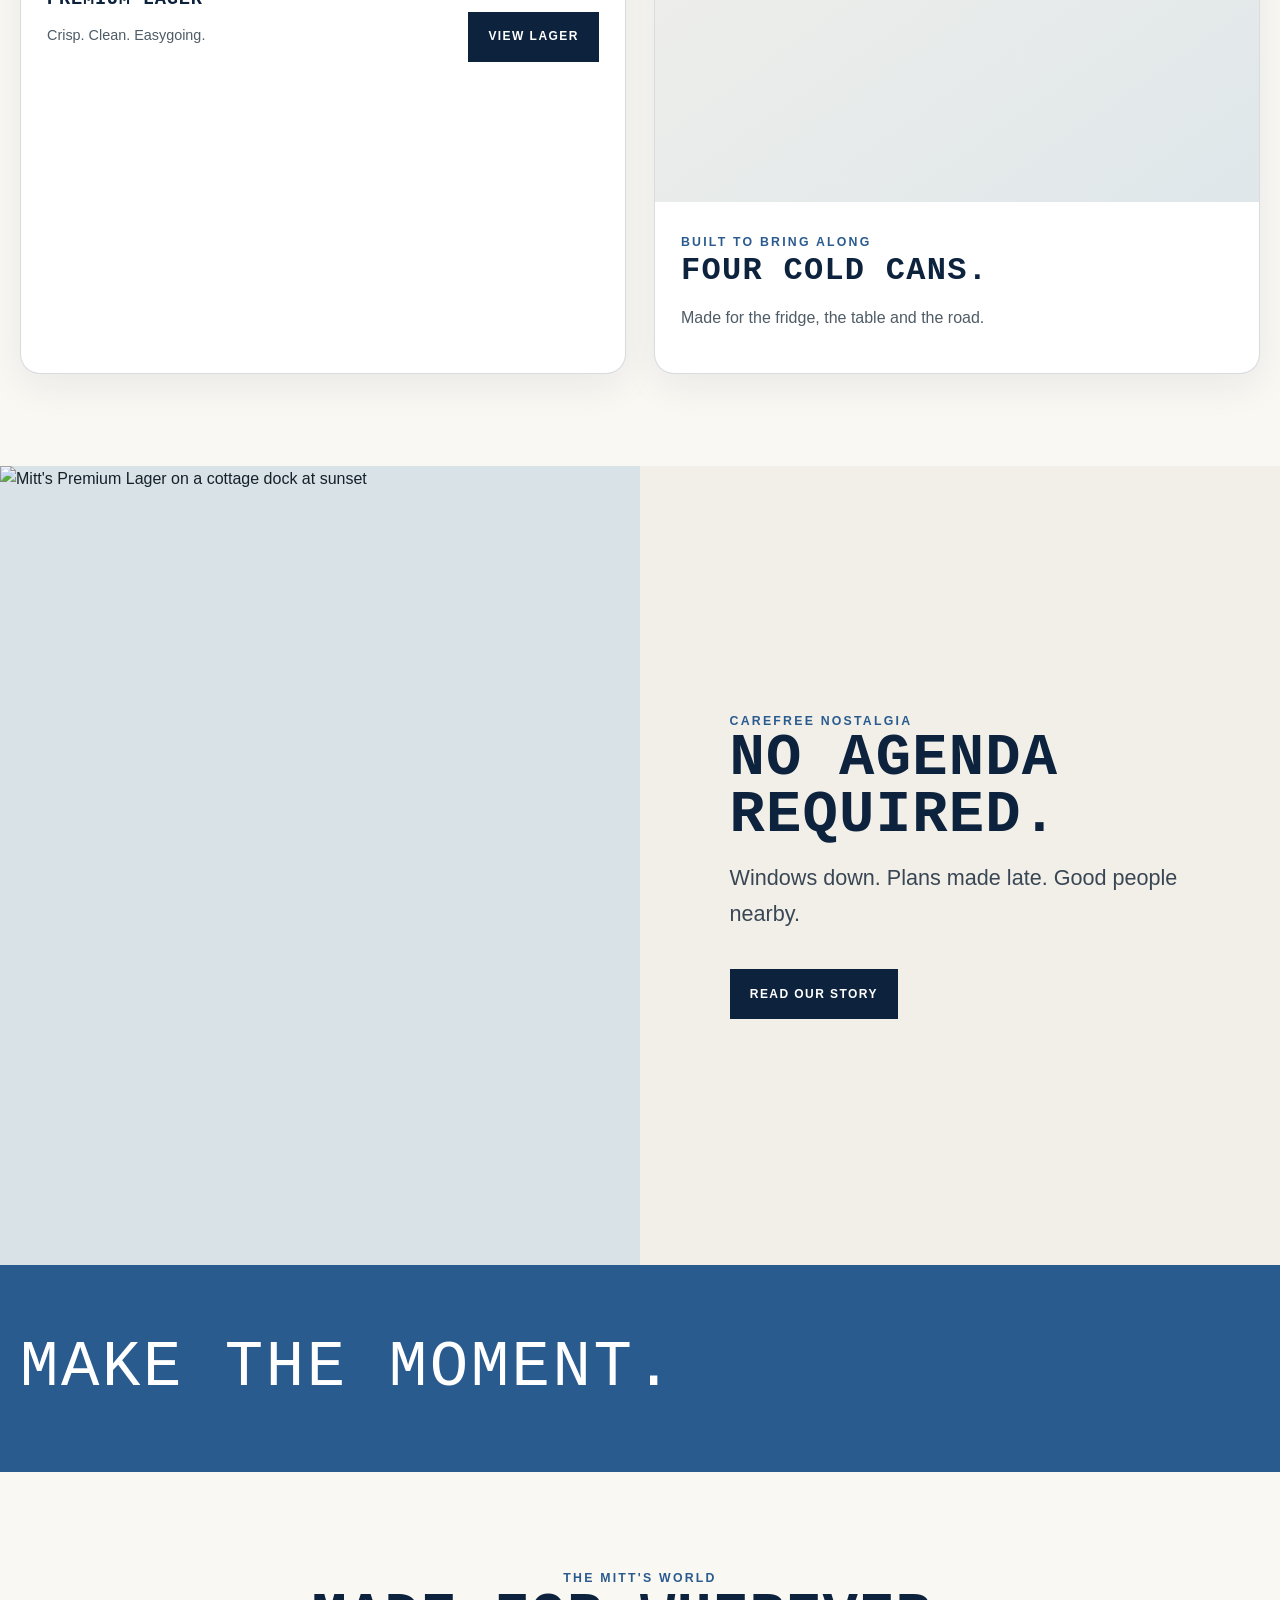
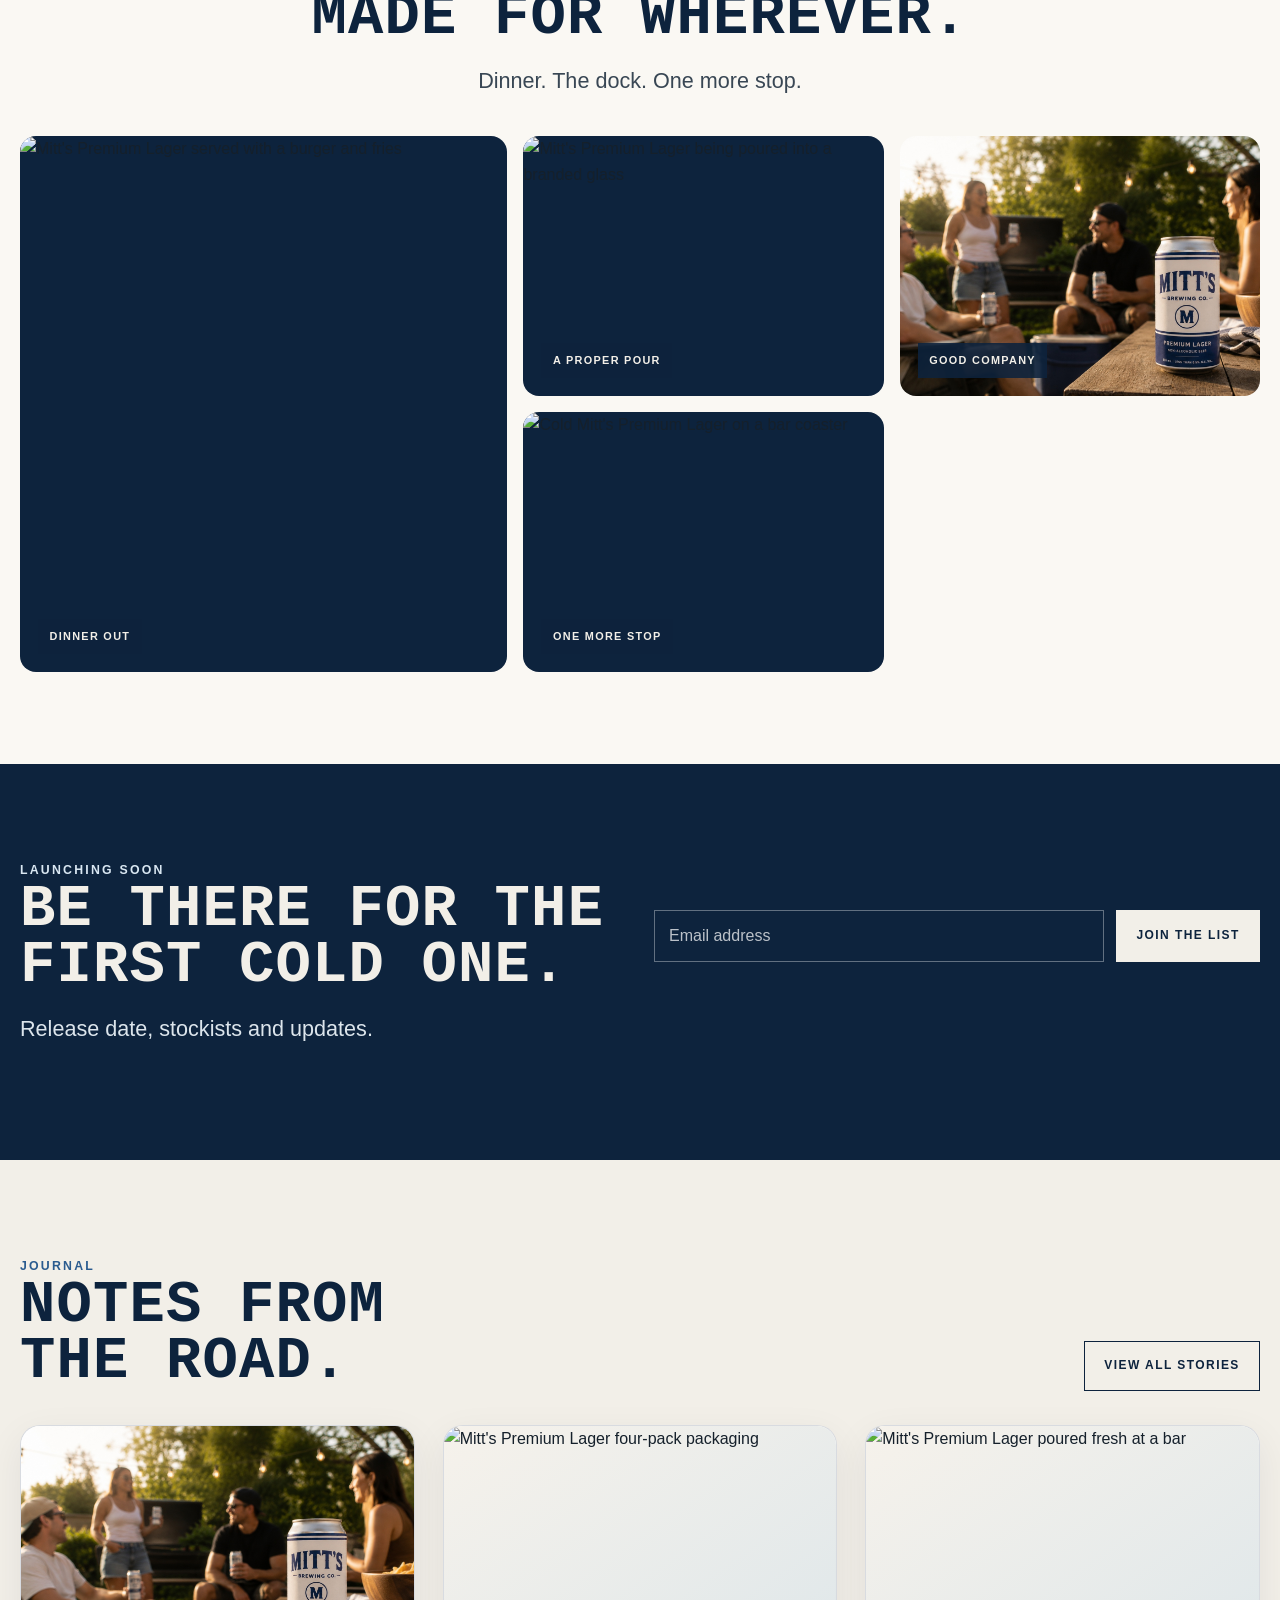
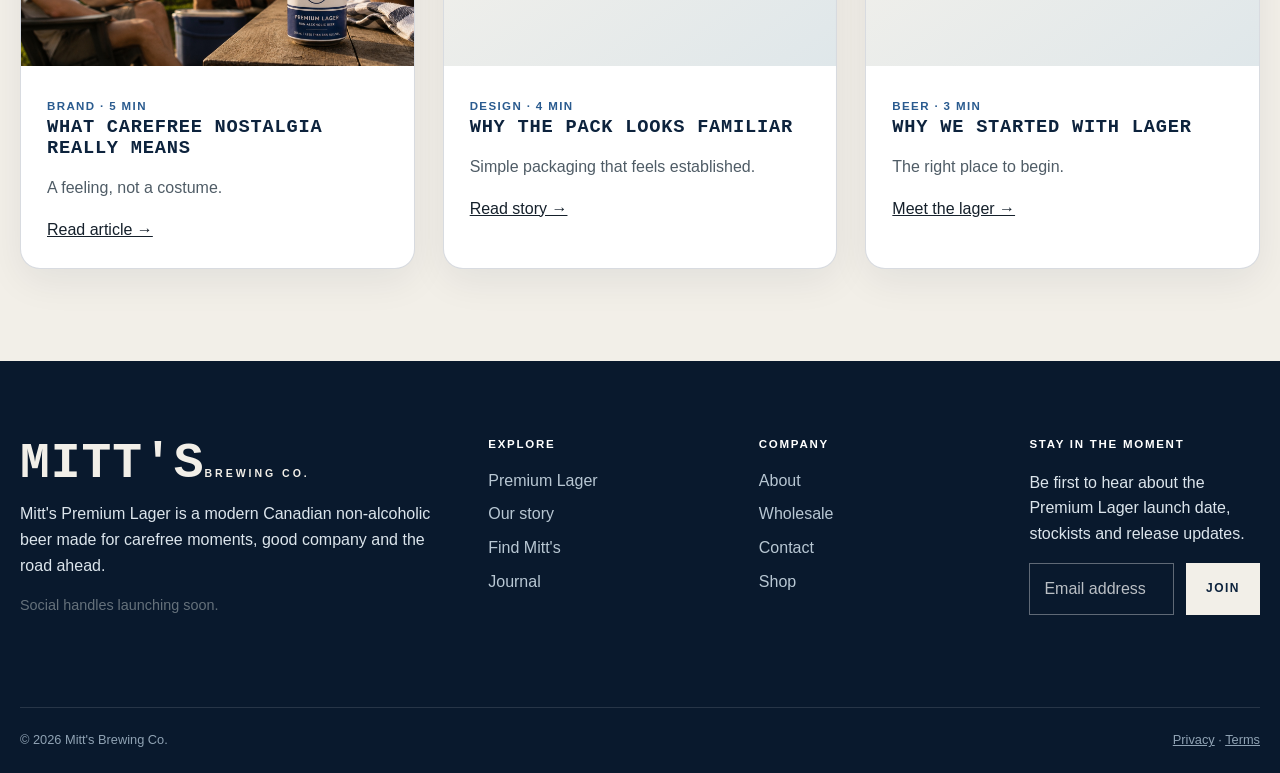
==== commit c9b55d73: "Tighten homepage copy and future-proof beer language" ====
--- a/index.html
+++ b/index.html
@@ -4,10 +4,10 @@
   <meta charset="utf-8">
   <meta name="viewport" content="width=device-width, initial-scale=1">
   <title>Mitt's Brewing Co. | Premium Non-Alcoholic Lager</title>
-  <meta name="description" content="Mitt's Brewing Co. makes a crisp Canadian non-alcoholic Premium Lager for carefree moments, good company and the road ahead.">
+  <meta name="description" content="Mitt's Brewing Co. makes crisp Canadian non-alcoholic beer for good company and unplanned moments.">
   <link rel="canonical" href="https://mittsbrewing.com/">
   <meta property="og:title" content="Mitt's Brewing Co. Premium Lager">
-  <meta property="og:description" content="One crisp Canadian non-alcoholic Premium Lager. Modern design. Carefree nostalgia.">
+  <meta property="og:description" content="Canadian non-alcoholic beer. Crisp, easygoing and made for the moment.">
   <meta property="og:type" content="website">
   <meta property="og:url" content="https://mittsbrewing.com/">
   <meta property="og:image" content="https://mittsbrewing.com/assets/mitts-premium-lager-backyard.jpg?v=20260724-1534">
@@ -42,6 +42,10 @@
     @media (max-width: 1050px) { .hero-art { object-position: 56% center; } }
     @media (max-width: 760px) {
       .hero-art { object-position: 62% center; }
+      .hero-logo-line { margin-bottom: 24px; }
+      .stack > .eyebrow + .display,
+      .stack > .eyebrow + h2,
+      .stack > .eyebrow + h3 { margin-top: 1.4rem; }
       .launch-can-card { grid-template-rows: 300px auto; }
       .launch-can-card .card-media { min-height: 300px; padding: 18px; }
       .launch-can-frame { height: 264px; }
@@ -53,7 +57,7 @@
       .launch-can-frame { height: 248px; }
     }
   </style>
-  <script type="application/ld+json">{"@context":"https://schema.org","@type":"Organization","name":"Mitt's Brewing Co.","url":"https://mittsbrewing.com/","logo":"https://mittsbrewing.com/assets/logo.svg","description":"A Canadian non-alcoholic beer brand launching with one crisp Premium Lager."}</script>
+  <script type="application/ld+json">{"@context":"https://schema.org","@type":"Organization","name":"Mitt's Brewing Co.","url":"https://mittsbrewing.com/","logo":"https://mittsbrewing.com/assets/logo.svg","description":"A Canadian non-alcoholic beer brand launching with Premium Lager."}</script>
 </head>
 <body>
   <div data-site-header></div>
@@ -64,54 +68,54 @@
         <div class="hero-copy stack">
           <div class="hero-logo-line kicker">Mitt's Premium Lager</div>
           <h1 class="display display-lg" id="home-title">Make the moment.</h1>
-          <p class="lead">A crisp Canadian non-alcoholic Premium Lager with an easygoing character and a brand built around the moments you never planned.</p>
+          <p class="lead">Crisp Canadian non-alcoholic lager for wherever the night goes.</p>
           <div class="button-row"><a class="button" href="premium-lager.html">Meet Premium Lager</a><a class="button button-outline" href="story.html">Our story</a></div>
         </div>
       </div>
     </section>
 
     <section class="pill-strip" aria-label="Product highlights"><div class="container pill-grid">
-      <div class="pill"><strong>Less than 0.5% alc./vol.</strong><span>Made to join the occasion naturally.</span></div>
-      <div class="pill"><strong>60 calories</strong><span>3 g carbs · 1 g sugar per 355 mL.</span></div>
-      <div class="pill"><strong>Canadian made</strong><span>Built here for wherever the road takes you.</span></div>
-      <div class="pill"><strong>355 mL launch can</strong><span>Silver, blue and unmistakably Mitt's.</span></div>
+      <div class="pill"><strong>Less than 0.5% alc./vol.</strong><span>Made for the occasion.</span></div>
+      <div class="pill"><strong>60 calories</strong><span>3 g carbs · 1 g sugar.</span></div>
+      <div class="pill"><strong>Canadian made</strong><span>Brewed close to home.</span></div>
+      <div class="pill"><strong>355 mL</strong><span>Silver, blue and unmistakably Mitt's.</span></div>
     </div></section>
 
     <section class="section section-paper">
       <div class="container">
         <div class="grid grid-2" style="align-items:end;margin-bottom:38px">
-          <div class="stack"><span class="eyebrow">The launch release</span><h2 class="display display-md">One beer.<br>Done right.</h2></div>
-          <div class="stack"><p class="lead">Mitt's Premium Lager is the only launch beer: crisp, clean and made to fit naturally into the moments that matter.</p><div><a class="button button-outline" href="premium-lager.html">Explore Premium Lager</a></div></div>
+          <div class="stack"><span class="eyebrow">First release</span><h2 class="display display-md">Premium Lager.</h2></div>
+          <div class="stack"><p class="lead">Crisp. Clean. Easygoing.</p><div><a class="button button-outline" href="premium-lager.html">Explore Premium Lager</a></div></div>
         </div>
         <div class="grid grid-2">
-          <article class="card product-card launch-can-card"><div class="card-media"><div class="launch-can-frame"><img src="assets/Mitts.png?v=3" alt="Mitt's Premium Lager silver and blue can"></div></div><div class="card-body"><div class="product-meta"><div><span class="product-style">Launch release</span><h3>Premium Lager</h3><p class="product-note">Crisp. Clean. Easygoing.</p></div><a class="button" href="premium-lager.html">View lager</a></div></div></article>
-          <aside class="card"><div class="card-media"><img src="https://raw.githubusercontent.com/DesignatedDrinks/Mitts-Brewing/main/assets/mitts-premium-lager-four-pack.jpg" alt="Mitt's Premium Lager four-pack carton on a kitchen table" width="1254" height="1254" loading="lazy" decoding="async"></div><div class="card-body stack"><span class="eyebrow">Built to bring along</span><h3 style="font-size:2rem">Four cold cans. One easy decision.</h3><p>A clean, timeless pack designed to look at home in the fridge, on the table and in your hand.</p></div></aside>
+          <article class="card product-card launch-can-card"><div class="card-media"><div class="launch-can-frame"><img src="assets/Mitts.png?v=3" alt="Mitt's Premium Lager silver and blue can"></div></div><div class="card-body"><div class="product-meta"><div><span class="product-style">First release</span><h3>Premium Lager</h3><p class="product-note">Crisp. Clean. Easygoing.</p></div><a class="button" href="premium-lager.html">View lager</a></div></div></article>
+          <aside class="card"><div class="card-media"><img src="https://raw.githubusercontent.com/DesignatedDrinks/Mitts-Brewing/main/assets/mitts-premium-lager-four-pack.jpg" alt="Mitt's Premium Lager four-pack carton on a kitchen table" width="1254" height="1254" decoding="async"></div><div class="card-body stack"><span class="eyebrow">Built to bring along</span><h3 style="font-size:2rem">Four cold cans.</h3><p>Made for the fridge, the table and the road.</p></div></aside>
         </div>
       </div>
     </section>
 
     <section class="split section-cream">
-      <div class="split-media"><img src="https://raw.githubusercontent.com/DesignatedDrinks/Mitts-Brewing/main/assets/mitts-premium-lager-dock.jpg" alt="Mitt's Premium Lager on a cottage dock at sunset" width="1122" height="1402" loading="lazy" decoding="async"></div>
-      <div class="split-copy stack"><span class="eyebrow">Carefree nostalgia</span><h2 class="display display-md">Remember when the night had no agenda?</h2><p class="lead">Mitt's is inspired by that feeling: windows down, plans made late, good people nearby and nowhere urgent to be.</p><p>The brand is about freedom, friendship and ordinary moments that become the ones you remember.</p><div><a class="button" href="story.html">Read the full story</a></div></div>
+      <div class="split-media"><img src="https://raw.githubusercontent.com/DesignatedDrinks/Mitts-Brewing/main/assets/mitts-premium-lager-dock.jpg" alt="Mitt's Premium Lager on a cottage dock at sunset" width="1122" height="1402" decoding="async"></div>
+      <div class="split-copy stack"><span class="eyebrow">Carefree nostalgia</span><h2 class="display display-md">No agenda required.</h2><p class="lead">Windows down. Plans made late. Good people nearby.</p><div><a class="button" href="story.html">Read our story</a></div></div>
     </section>
 
     <section class="quote-band"><div class="container"><blockquote>Make the moment.</blockquote></div></section>
 
     <section class="section">
       <div class="container">
-        <div class="center stack" style="margin-bottom:38px"><span class="eyebrow">The Mitt's world</span><h2 class="display display-md">Made for wherever.</h2><p class="lead" style="margin-inline:auto">A modern brand made for dinners out, backyard afternoons, bar stools and cottage docks.</p></div>
+        <div class="center stack" style="margin-bottom:38px"><span class="eyebrow">The Mitt's world</span><h2 class="display display-md">Made for wherever.</h2><p class="lead" style="margin-inline:auto">Dinner. The dock. One more stop.</p></div>
         <div class="moment-grid">
-          <div class="moment-card"><img src="https://raw.githubusercontent.com/DesignatedDrinks/Mitts-Brewing/main/assets/mitts-premium-lager-dinner.jpg" alt="Mitt's Premium Lager served with a burger and fries" width="1536" height="1024" loading="lazy" decoding="async"><span class="moment-label">Dinner out</span></div>
-          <div class="moment-card"><img src="https://raw.githubusercontent.com/DesignatedDrinks/Mitts-Brewing/main/assets/mitts-premium-lager-pour.jpg" alt="Mitt's Premium Lager being poured into a branded glass" width="1536" height="1024" loading="lazy" decoding="async"><span class="moment-label">A proper pour</span></div>
-          <div class="moment-card"><img src="assets/mitts-premium-lager-backyard.jpg?v=20260724-1534" alt="Friends sharing Mitt's Premium Lager in a backyard" width="1632" height="1024" loading="lazy" decoding="async"><span class="moment-label">Good company</span></div>
-          <div class="moment-card"><img src="https://raw.githubusercontent.com/DesignatedDrinks/Mitts-Brewing/main/assets/mitts-premium-lager-bar.jpg" alt="Cold Mitt's Premium Lager on a bar coaster" width="1122" height="1402" loading="lazy" decoding="async"><span class="moment-label">One more stop</span></div>
+          <div class="moment-card"><img src="https://raw.githubusercontent.com/DesignatedDrinks/Mitts-Brewing/main/assets/mitts-premium-lager-dinner.jpg" alt="Mitt's Premium Lager served with a burger and fries" width="1536" height="1024" decoding="async"><span class="moment-label">Dinner out</span></div>
+          <div class="moment-card"><img src="https://raw.githubusercontent.com/DesignatedDrinks/Mitts-Brewing/main/assets/mitts-premium-lager-pour.jpg" alt="Mitt's Premium Lager being poured into a branded glass" width="1536" height="1024" decoding="async"><span class="moment-label">A proper pour</span></div>
+          <div class="moment-card"><img src="assets/mitts-premium-lager-backyard.jpg?v=20260724-1534" alt="Friends sharing Mitt's Premium Lager in a backyard" width="1632" height="1024" decoding="async"><span class="moment-label">Good company</span></div>
+          <div class="moment-card"><img src="https://raw.githubusercontent.com/DesignatedDrinks/Mitts-Brewing/main/assets/mitts-premium-lager-bar.jpg" alt="Cold Mitt's Premium Lager on a bar coaster" width="1122" height="1402" decoding="async"><span class="moment-label">One more stop</span></div>
         </div>
       </div>
     </section>
 
     <section class="section section-dark">
       <div class="container grid grid-2" style="align-items:center">
-        <div class="stack"><span class="eyebrow">Launching soon</span><h2 class="display display-md">Be there for the first cold one.</h2><p class="lead">Join the launch list for the Premium Lager release date, first stockists and behind-the-scenes updates from Mitt's Brewing Co.</p></div>
+        <div class="stack"><span class="eyebrow">Launching soon</span><h2 class="display display-md">Be there for the first cold one.</h2><p class="lead">Release date, stockists and updates.</p></div>
         <div><form class="newsletter" data-newsletter><input type="email" name="email" placeholder="Email address" aria-label="Email address" required><button class="button button-light" type="submit">Join the list</button></form><p class="form-status" data-newsletter-status aria-live="polite"></p></div>
       </div>
     </section>
@@ -120,9 +124,9 @@
       <div class="container">
         <div class="grid grid-2" style="align-items:end;margin-bottom:34px"><div class="stack"><span class="eyebrow">Journal</span><h2 class="display display-md">Notes from the road.</h2></div><div style="text-align:right"><a class="button button-outline" href="journal.html">View all stories</a></div></div>
         <div class="grid grid-3">
-          <article class="card article-card"><div class="card-media"><img src="assets/mitts-premium-lager-backyard.jpg?v=20260724-1534" alt="Friends gathering outdoors with Mitt's Premium Lager" width="1632" height="1024" loading="lazy" decoding="async"></div><div class="card-body"><span class="article-meta">Brand · 5 min</span><h3>What carefree nostalgia really means</h3><p>A brand world built from a feeling, not a pile of retro props.</p><a href="journal-carefree-nostalgia.html">Read article →</a></div></article>
-          <article class="card article-card"><div class="card-media"><img src="https://raw.githubusercontent.com/DesignatedDrinks/Mitts-Brewing/main/assets/mitts-premium-lager-four-pack.jpg" alt="Mitt's Premium Lager four-pack packaging" width="1254" height="1254" loading="lazy" decoding="async"></div><div class="card-body"><span class="article-meta">Design · 4 min</span><h3>Why the pack looks familiar</h3><p>Simple, confident packaging made to feel established from day one.</p><a href="story.html">Read story →</a></div></article>
-          <article class="card article-card"><div class="card-media"><img src="https://raw.githubusercontent.com/DesignatedDrinks/Mitts-Brewing/main/assets/mitts-premium-lager-pour.jpg" alt="Mitt's Premium Lager poured fresh at a bar" width="1536" height="1024" loading="lazy" decoding="async"></div><div class="card-body"><span class="article-meta">Beer · 3 min</span><h3>Why we started with lager</h3><p>Simple beer is unforgiving. That is exactly why it is the right place to begin.</p><a href="premium-lager.html">Meet the lager →</a></div></article>
+          <article class="card article-card"><div class="card-media"><img src="assets/mitts-premium-lager-backyard.jpg?v=20260724-1534" alt="Friends gathering outdoors with Mitt's Premium Lager" width="1632" height="1024" decoding="async"></div><div class="card-body"><span class="article-meta">Brand · 5 min</span><h3>What carefree nostalgia really means</h3><p>A feeling, not a costume.</p><a href="journal-carefree-nostalgia.html">Read article →</a></div></article>
+          <article class="card article-card"><div class="card-media"><img src="https://raw.githubusercontent.com/DesignatedDrinks/Mitts-Brewing/main/assets/mitts-premium-lager-four-pack.jpg" alt="Mitt's Premium Lager four-pack packaging" width="1254" height="1254" decoding="async"></div><div class="card-body"><span class="article-meta">Design · 4 min</span><h3>Why the pack looks familiar</h3><p>Simple packaging that feels established.</p><a href="story.html">Read story →</a></div></article>
+          <article class="card article-card"><div class="card-media"><img src="https://raw.githubusercontent.com/DesignatedDrinks/Mitts-Brewing/main/assets/mitts-premium-lager-pour.jpg" alt="Mitt's Premium Lager poured fresh at a bar" width="1536" height="1024" decoding="async"></div><div class="card-body"><span class="article-meta">Beer · 3 min</span><h3>Why we started with lager</h3><p>The right place to begin.</p><a href="premium-lager.html">Meet the lager →</a></div></article>
         </div>
       </div>
     </section>
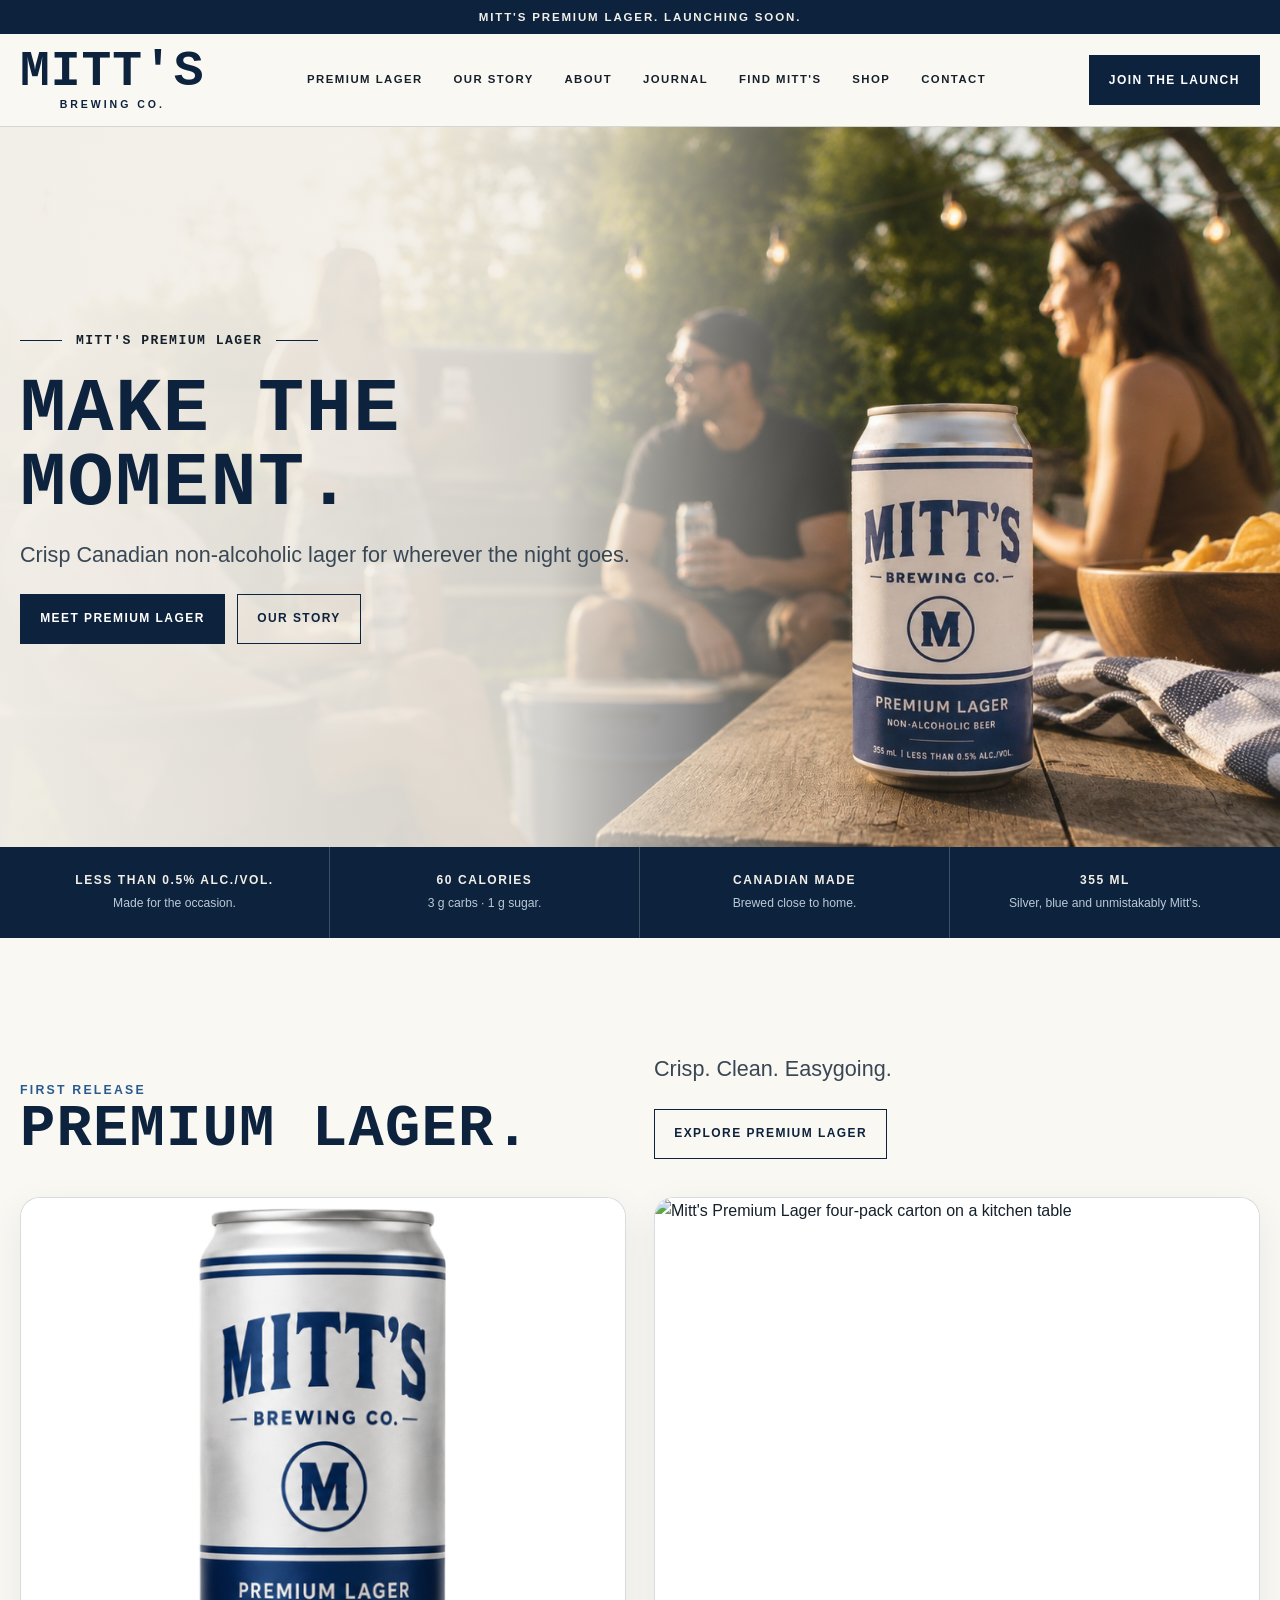
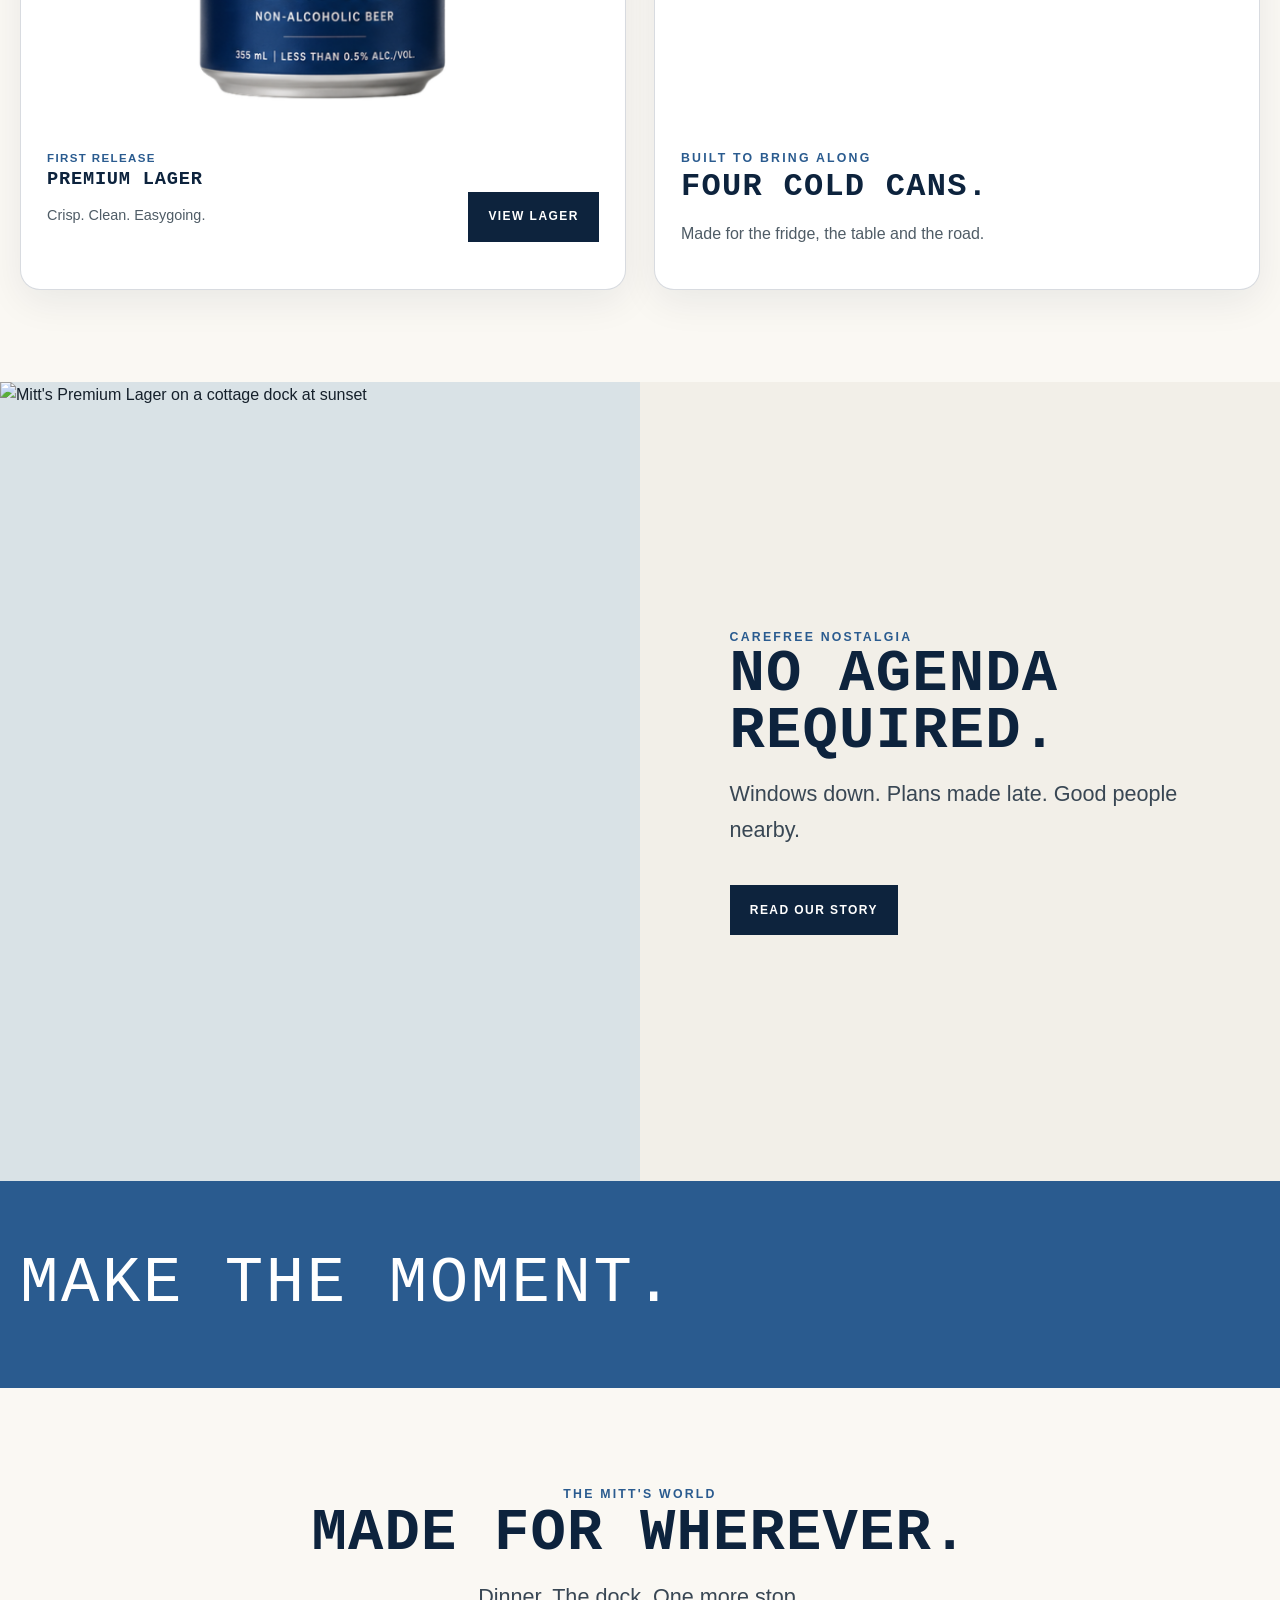
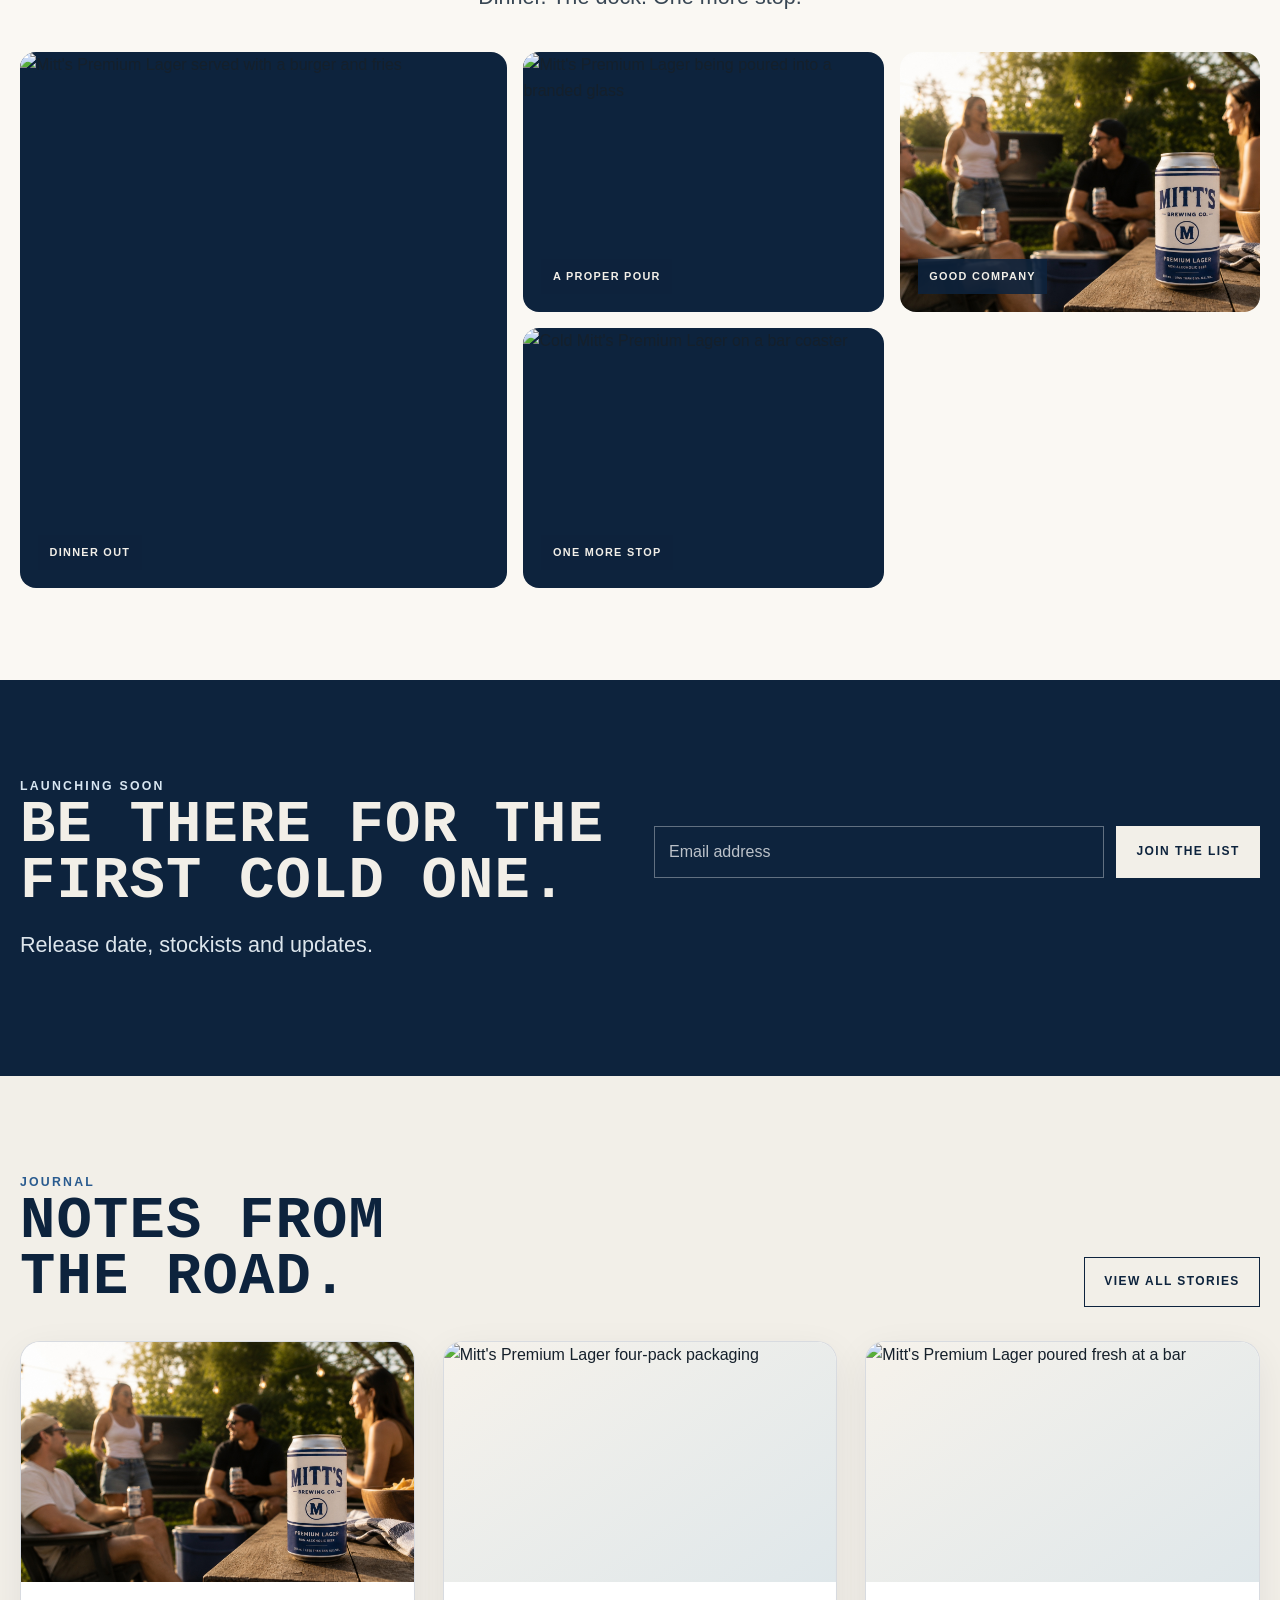
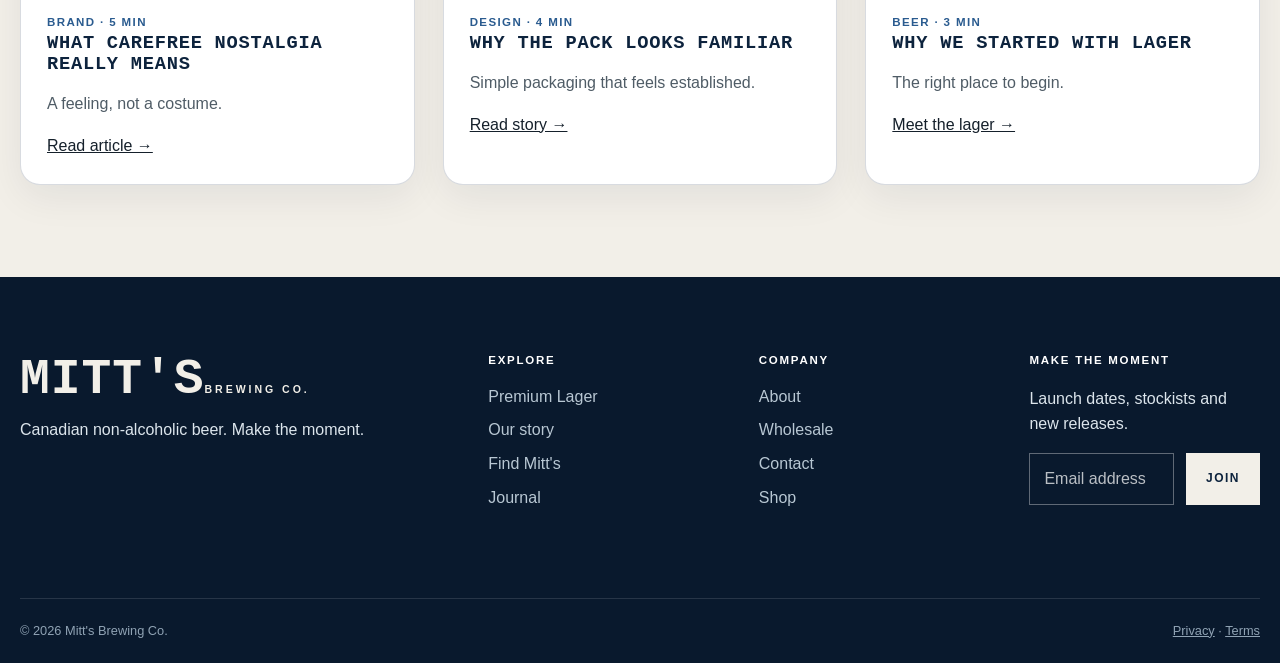
==== commit f2b3e070: "Fix first release product image sizing" ====
--- a/index.html
+++ b/index.html
@@ -20,6 +20,7 @@
     .launch-can-card .card-media {
       min-height: 340px;
       padding: 20px;
+      background: #fff;
     }
     .launch-can-frame {
       position: relative;
@@ -38,6 +39,30 @@
       left: -47.273%;
       top: -24.528%;
       transform: none;
+    }
+    @media (min-width: 901px) {
+      .launch-can-card,
+      .launch-pack-card {
+        grid-template-rows: 520px auto;
+      }
+      .launch-pack-card {
+        display: grid;
+      }
+      .launch-can-card .card-media,
+      .launch-pack-card .card-media {
+        height: 520px;
+        min-height: 520px;
+        padding: 0;
+        background: #fff;
+      }
+      .launch-can-frame {
+        height: 520px;
+      }
+      .launch-pack-card .card-media img {
+        width: 100%;
+        height: 100%;
+        object-fit: cover;
+      }
     }
     @media (max-width: 1050px) { .hero-art { object-position: 56% center; } }
     @media (max-width: 760px) {
@@ -87,9 +112,9 @@
           <div class="stack"><span class="eyebrow">First release</span><h2 class="display display-md">Premium Lager.</h2></div>
           <div class="stack"><p class="lead">Crisp. Clean. Easygoing.</p><div><a class="button button-outline" href="premium-lager.html">Explore Premium Lager</a></div></div>
         </div>
-        <div class="grid grid-2">
+        <div class="grid grid-2 launch-grid">
           <article class="card product-card launch-can-card"><div class="card-media"><div class="launch-can-frame"><img src="assets/Mitts.png?v=3" alt="Mitt's Premium Lager silver and blue can"></div></div><div class="card-body"><div class="product-meta"><div><span class="product-style">First release</span><h3>Premium Lager</h3><p class="product-note">Crisp. Clean. Easygoing.</p></div><a class="button" href="premium-lager.html">View lager</a></div></div></article>
-          <aside class="card"><div class="card-media"><img src="https://raw.githubusercontent.com/DesignatedDrinks/Mitts-Brewing/main/assets/mitts-premium-lager-four-pack.jpg" alt="Mitt's Premium Lager four-pack carton on a kitchen table" width="1254" height="1254" decoding="async"></div><div class="card-body stack"><span class="eyebrow">Built to bring along</span><h3 style="font-size:2rem">Four cold cans.</h3><p>Made for the fridge, the table and the road.</p></div></aside>
+          <aside class="card launch-pack-card"><div class="card-media"><img src="https://raw.githubusercontent.com/DesignatedDrinks/Mitts-Brewing/main/assets/mitts-premium-lager-four-pack.jpg" alt="Mitt's Premium Lager four-pack carton on a kitchen table" width="1254" height="1254" decoding="async"></div><div class="card-body stack"><span class="eyebrow">Built to bring along</span><h3 style="font-size:2rem">Four cold cans.</h3><p>Made for the fridge, the table and the road.</p></div></aside>
         </div>
       </div>
     </section>
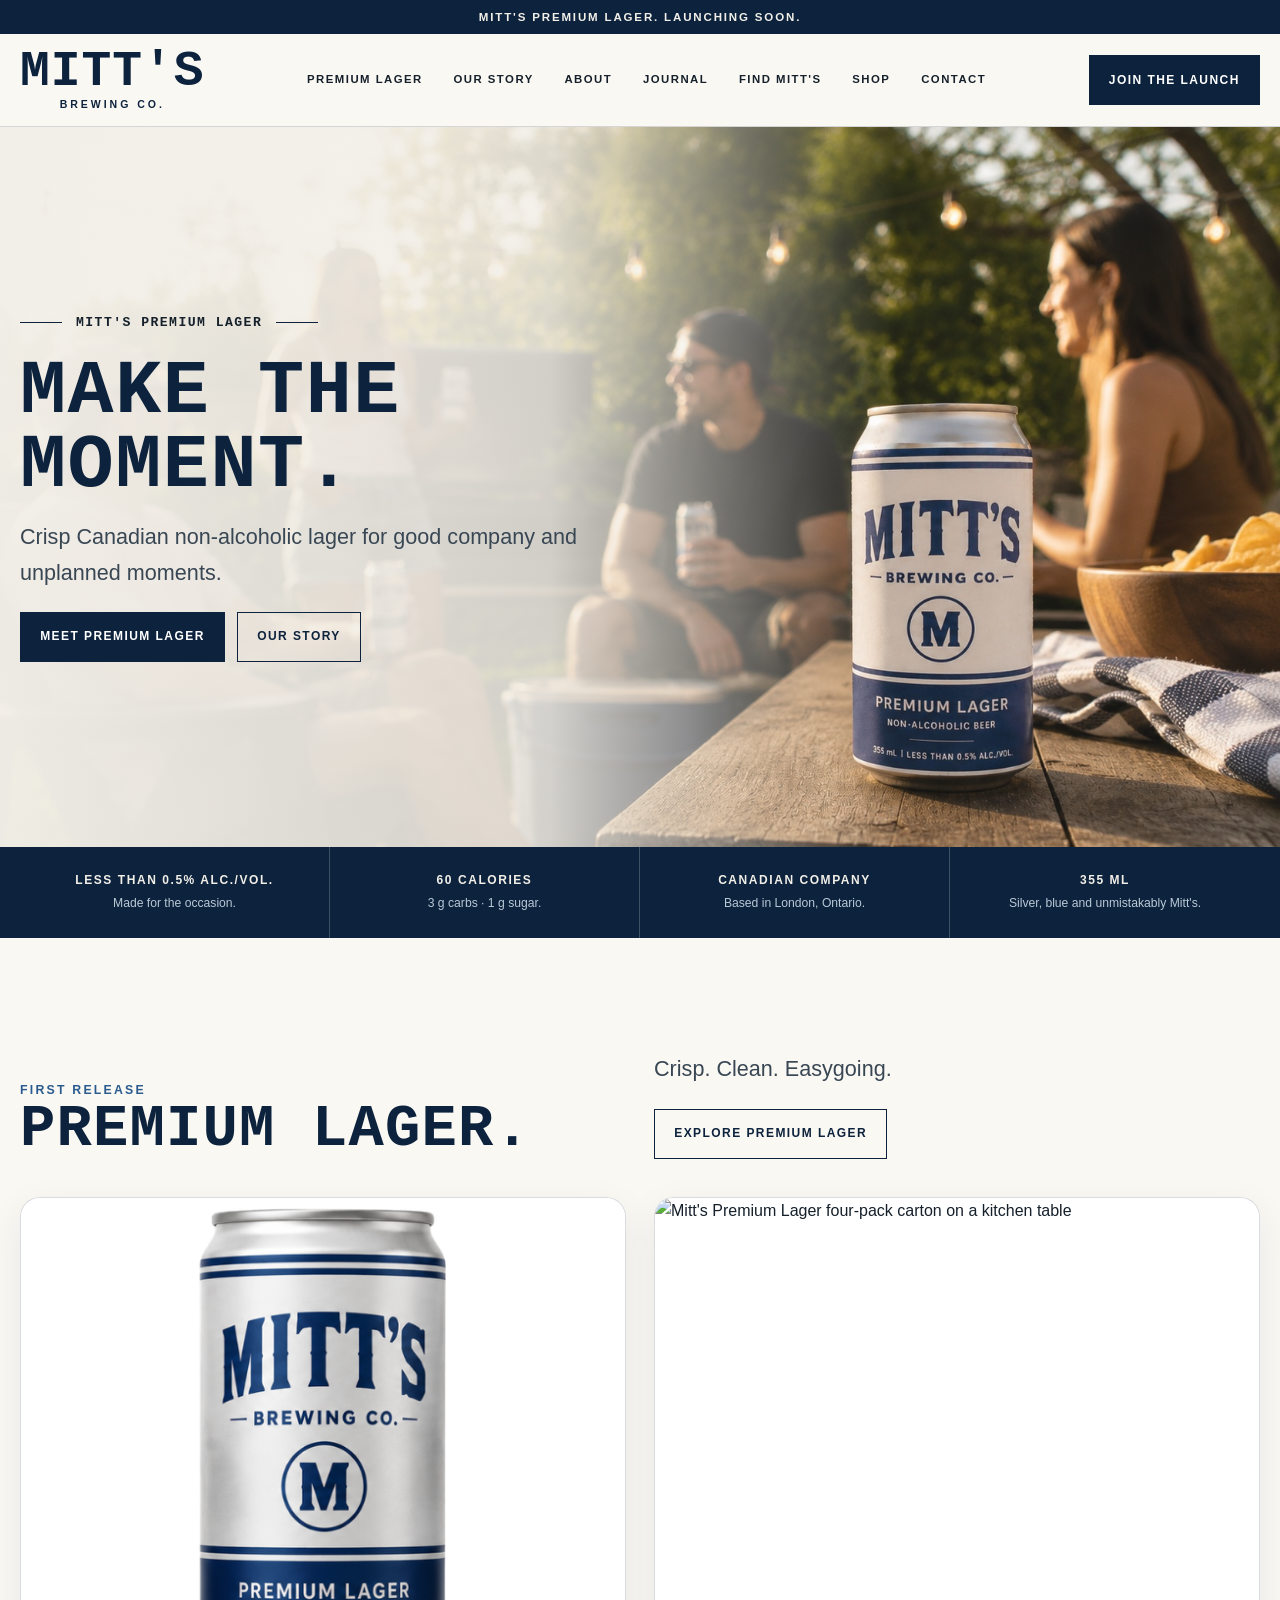
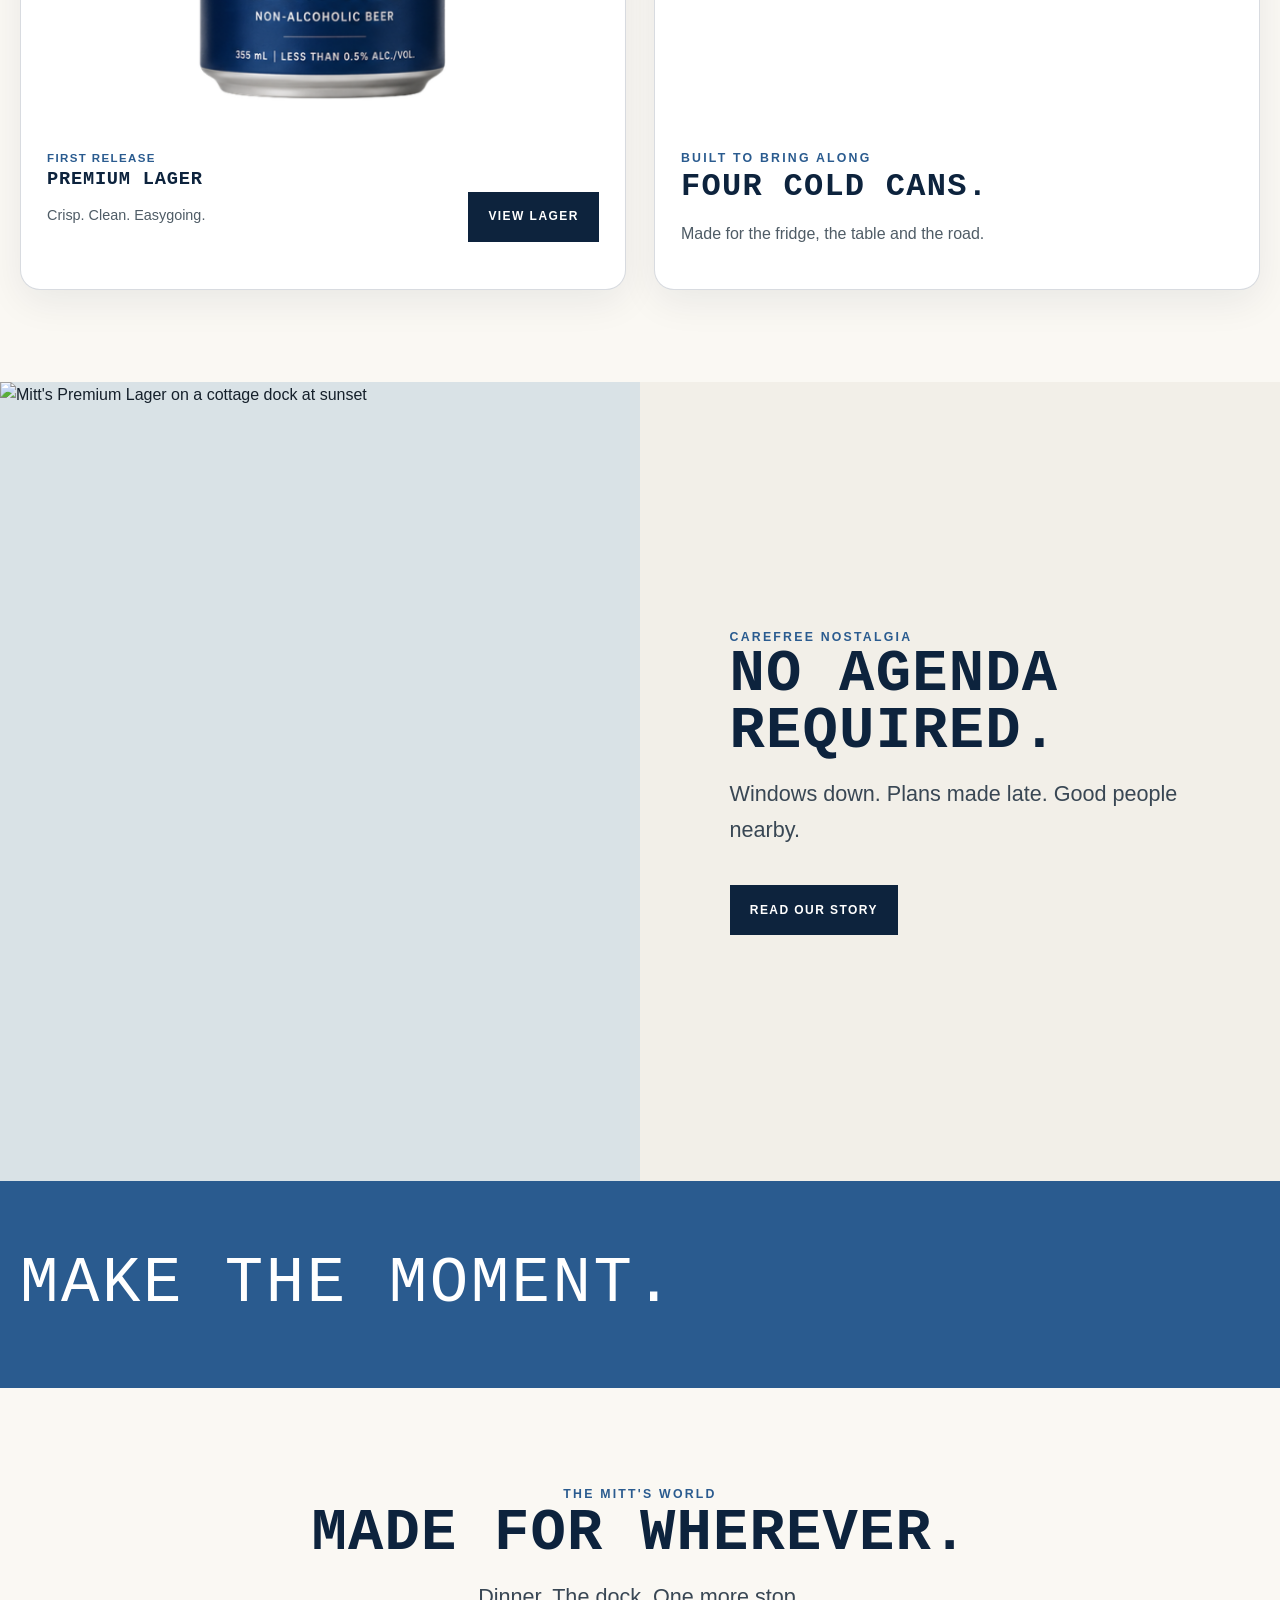
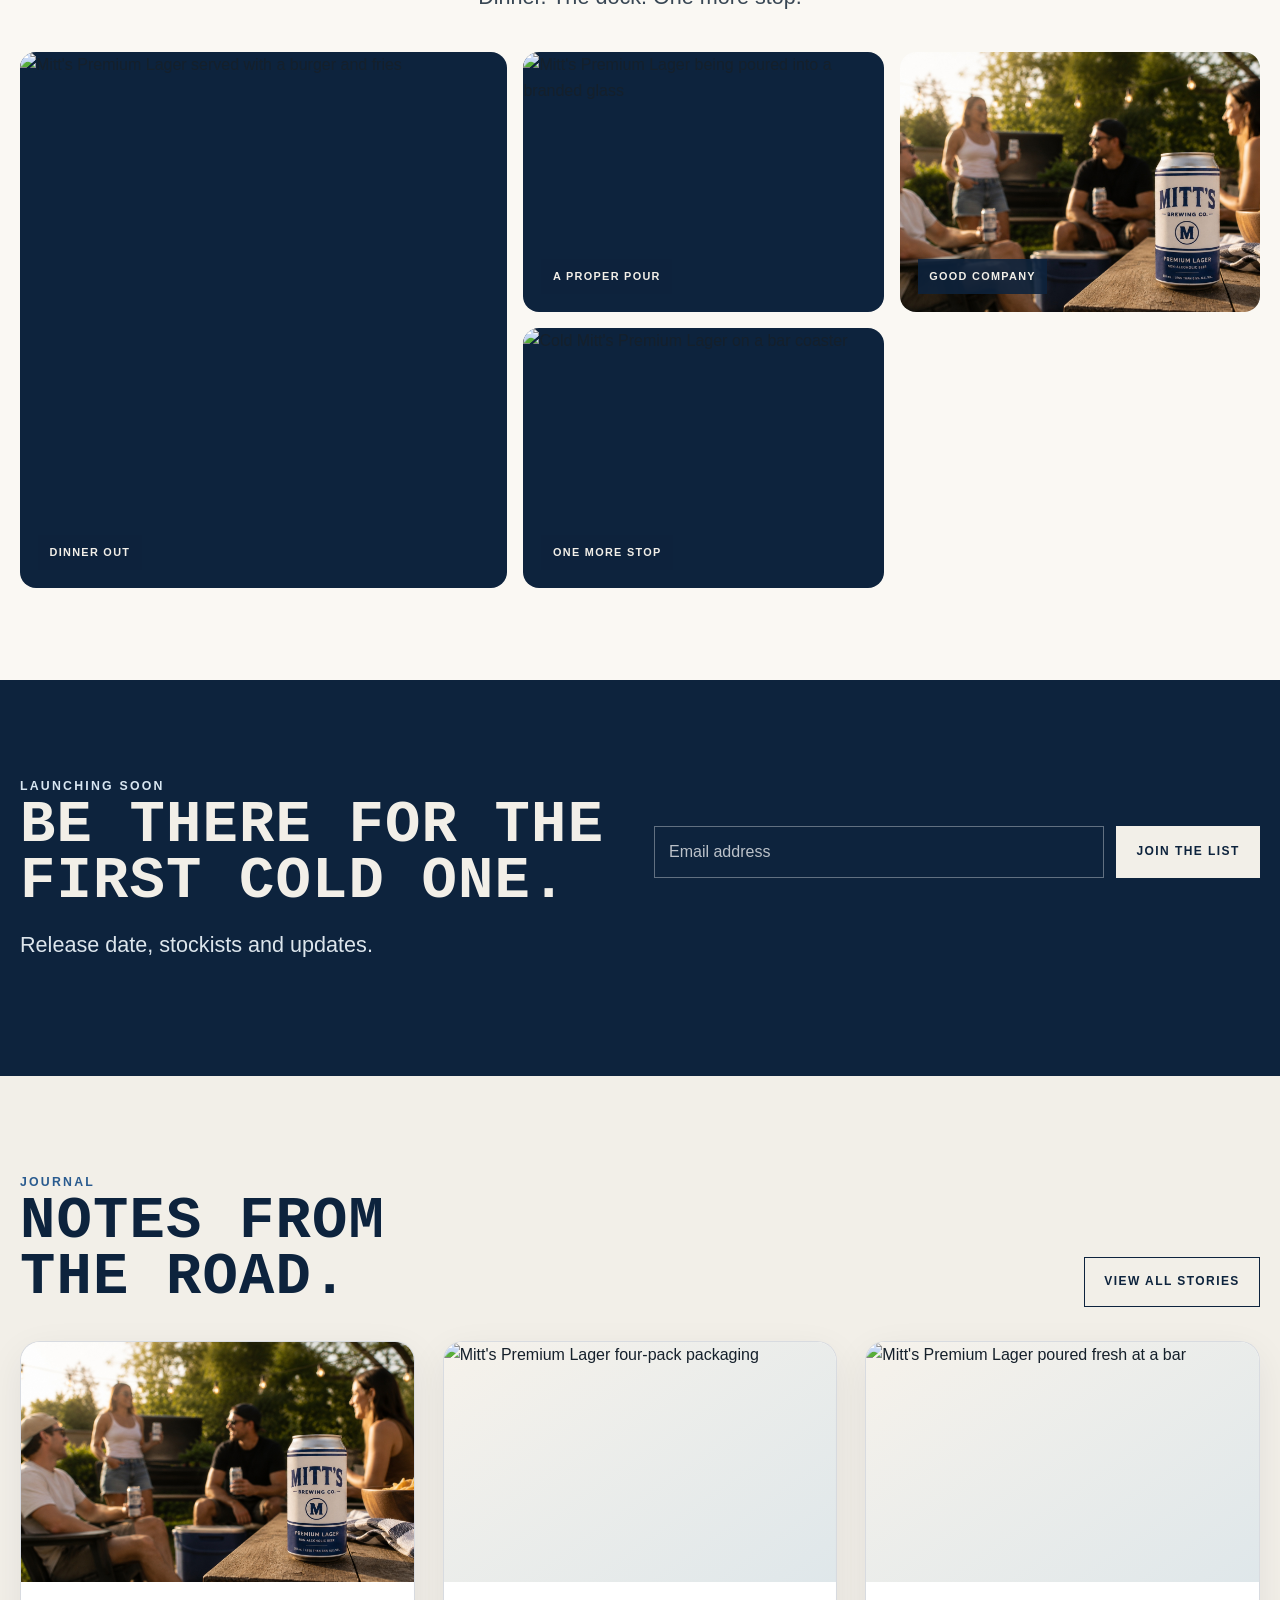
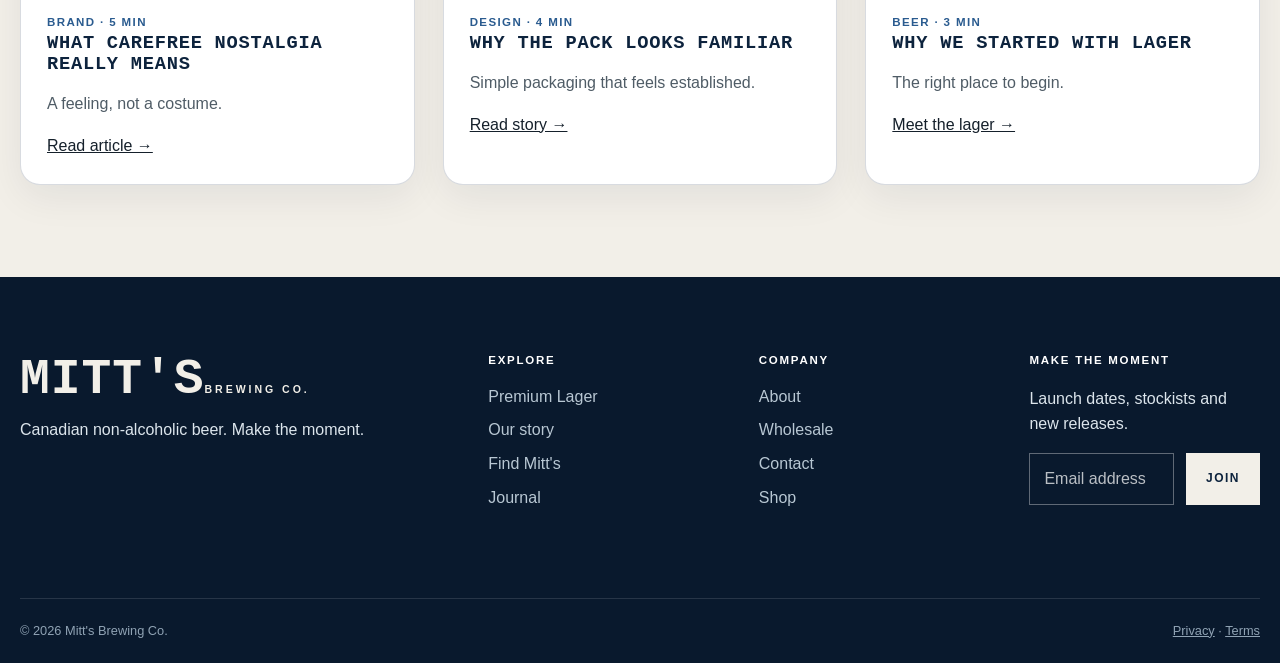
==== commit 7c925cb3: "Replace generic homepage claims with verified brand and company details" ====
--- a/index.html
+++ b/index.html
@@ -93,7 +93,7 @@
         <div class="hero-copy stack">
           <div class="hero-logo-line kicker">Mitt's Premium Lager</div>
           <h1 class="display display-lg" id="home-title">Make the moment.</h1>
-          <p class="lead">Crisp Canadian non-alcoholic lager for wherever the night goes.</p>
+          <p class="lead">Crisp Canadian non-alcoholic lager for good company and unplanned moments.</p>
           <div class="button-row"><a class="button" href="premium-lager.html">Meet Premium Lager</a><a class="button button-outline" href="story.html">Our story</a></div>
         </div>
       </div>
@@ -102,7 +102,7 @@
     <section class="pill-strip" aria-label="Product highlights"><div class="container pill-grid">
       <div class="pill"><strong>Less than 0.5% alc./vol.</strong><span>Made for the occasion.</span></div>
       <div class="pill"><strong>60 calories</strong><span>3 g carbs · 1 g sugar.</span></div>
-      <div class="pill"><strong>Canadian made</strong><span>Brewed close to home.</span></div>
+      <div class="pill"><strong>Canadian company</strong><span>Based in London, Ontario.</span></div>
       <div class="pill"><strong>355 mL</strong><span>Silver, blue and unmistakably Mitt's.</span></div>
     </div></section>
 
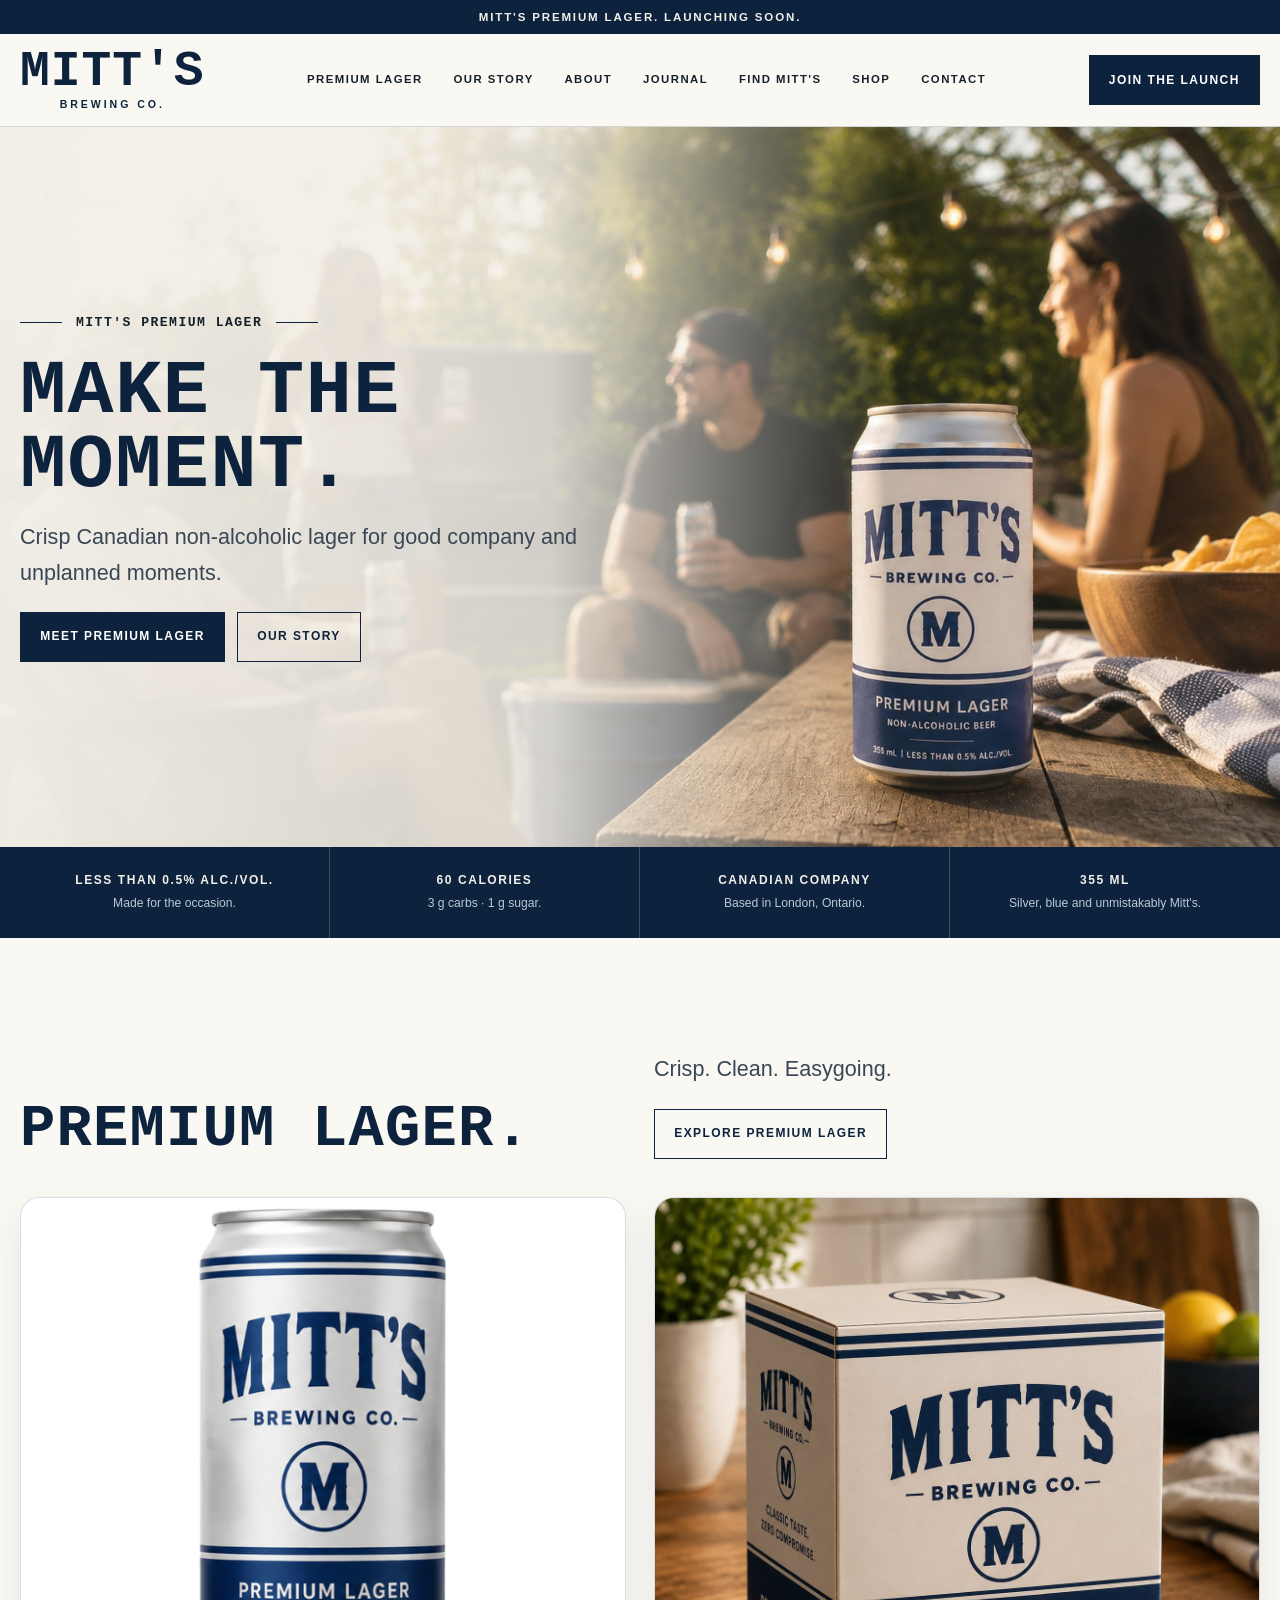
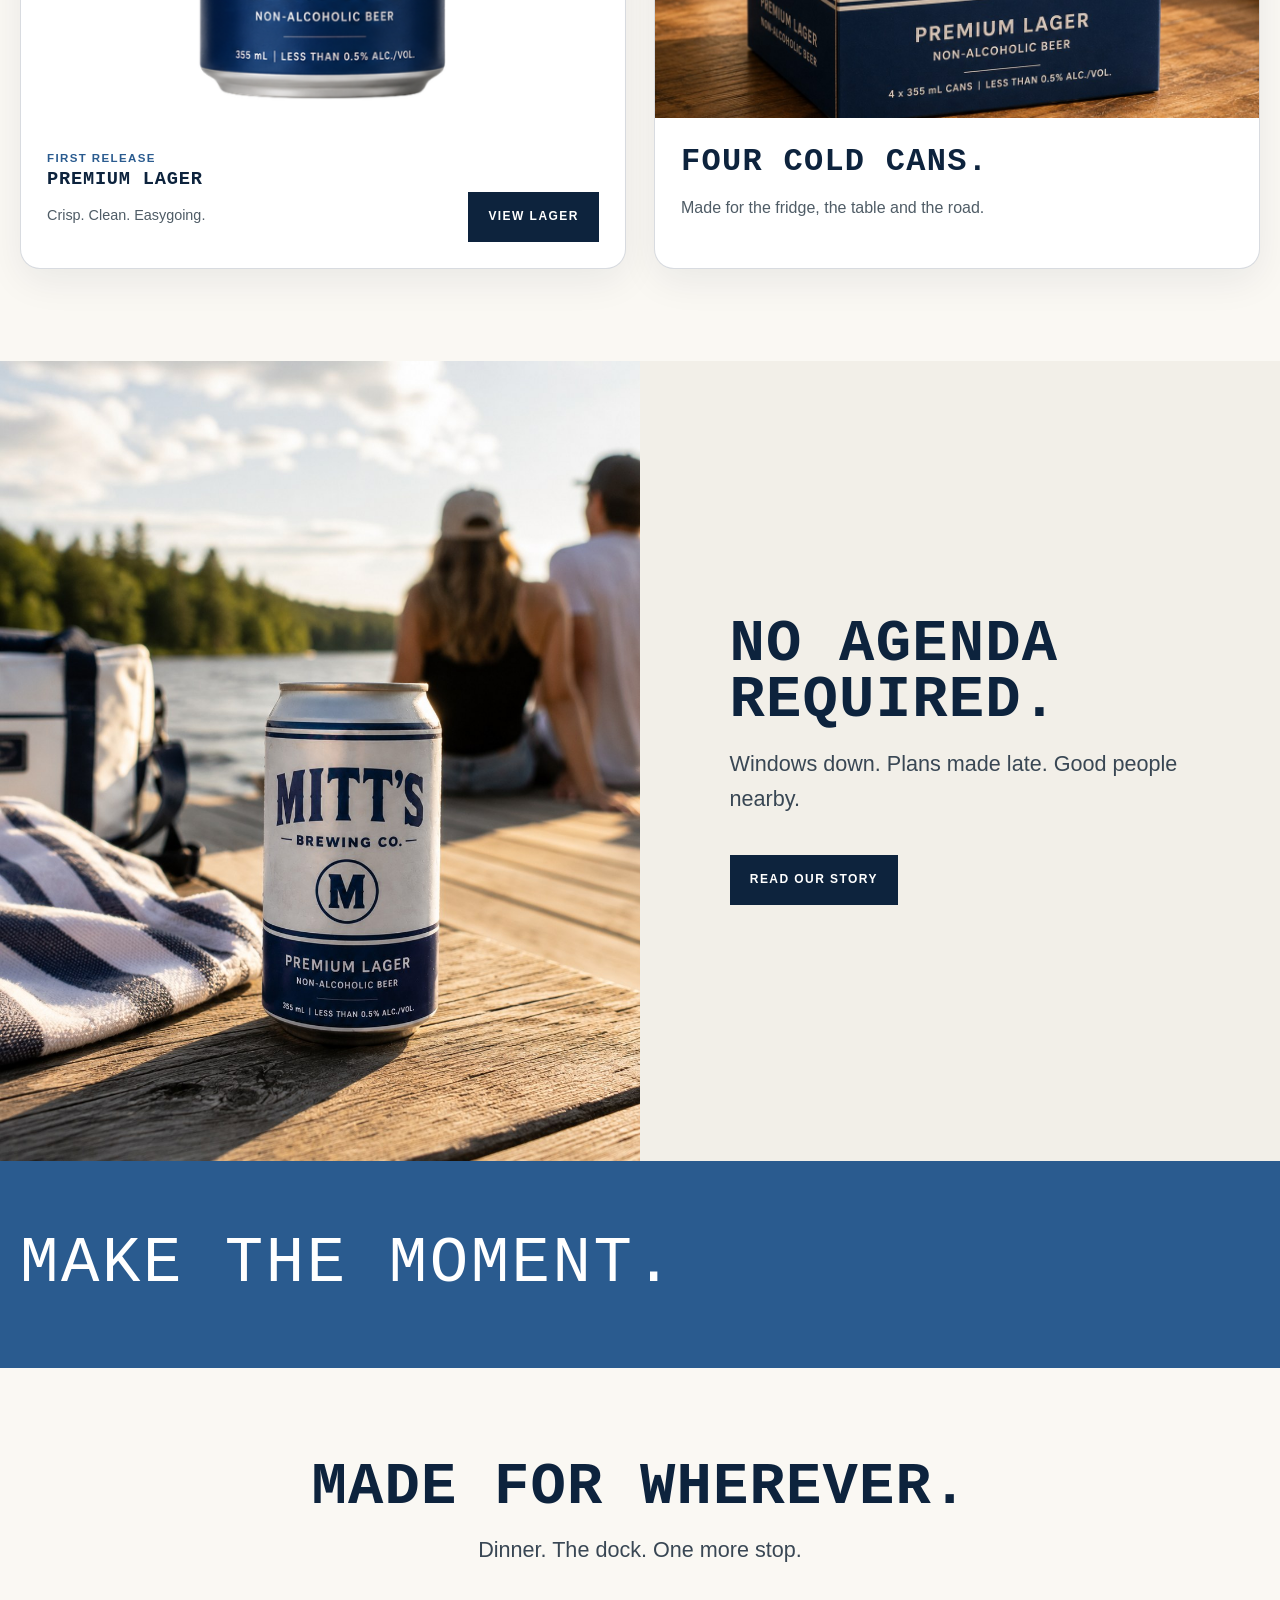
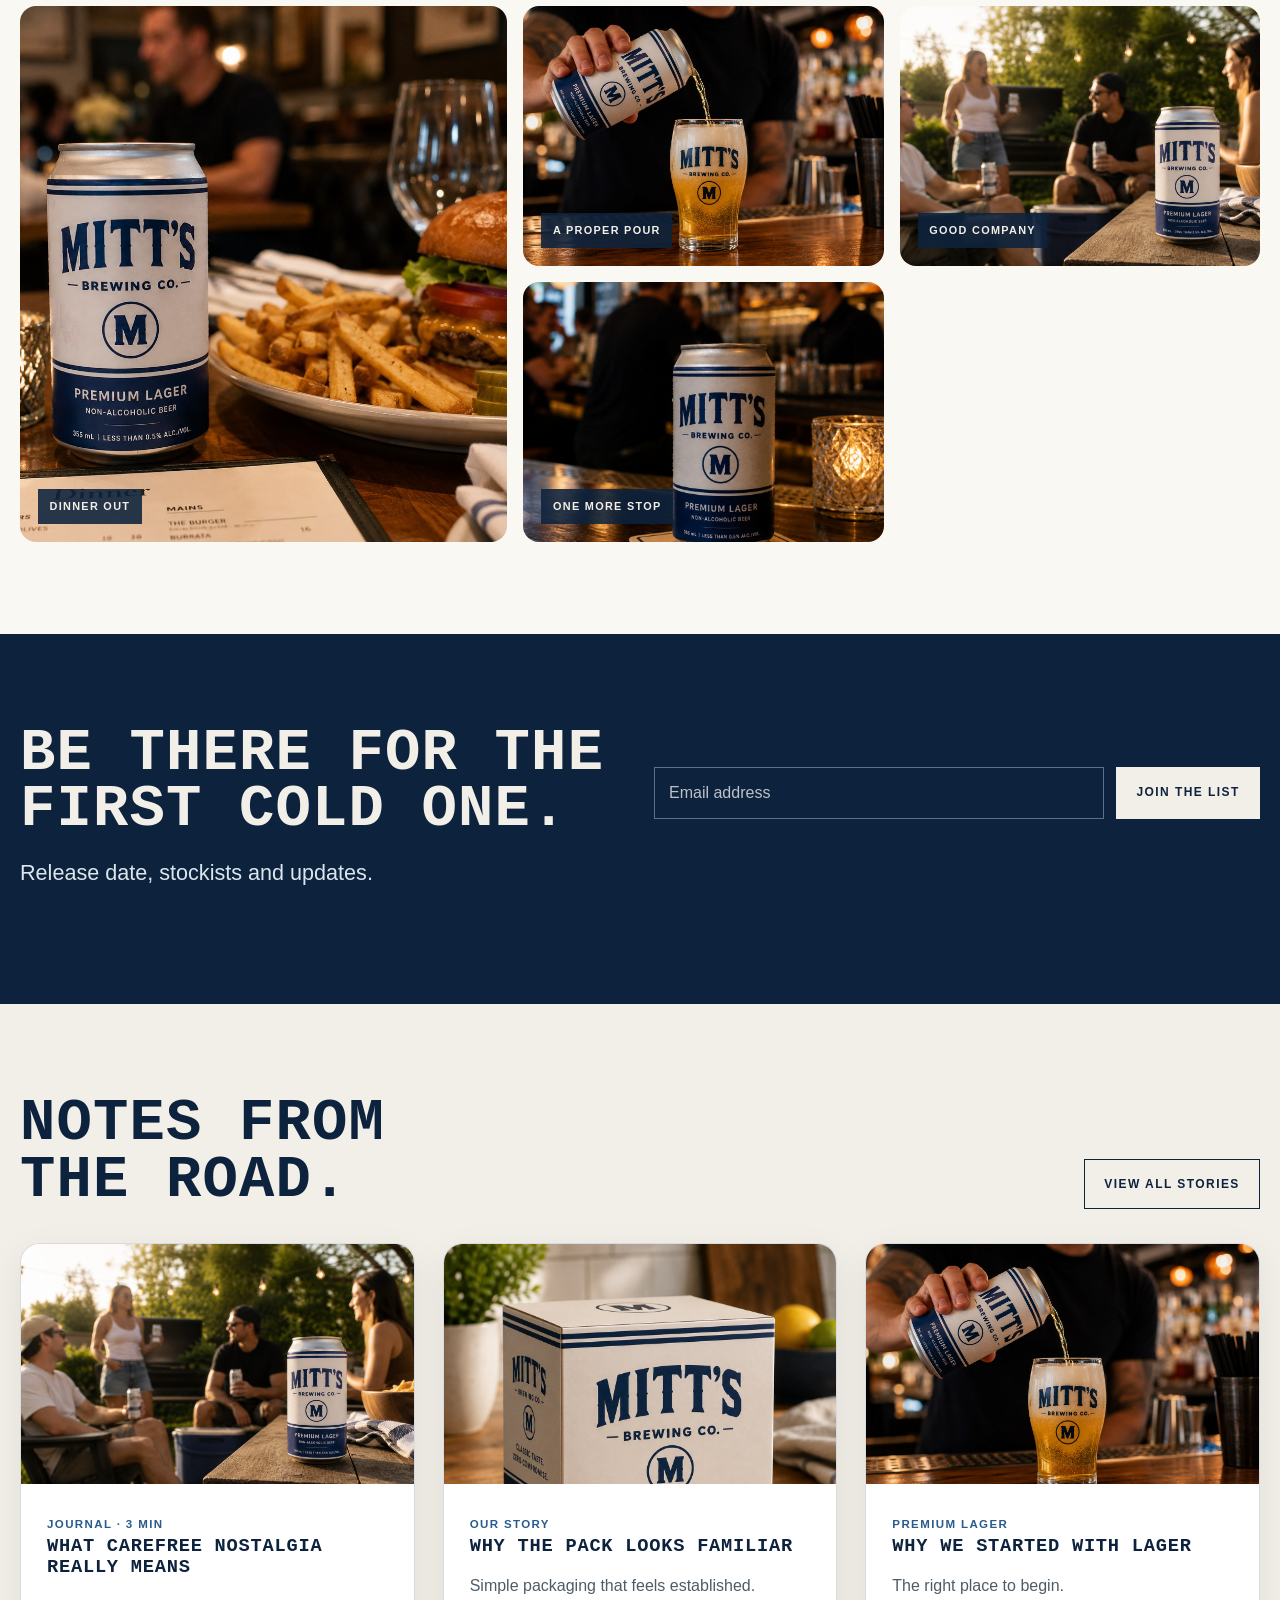
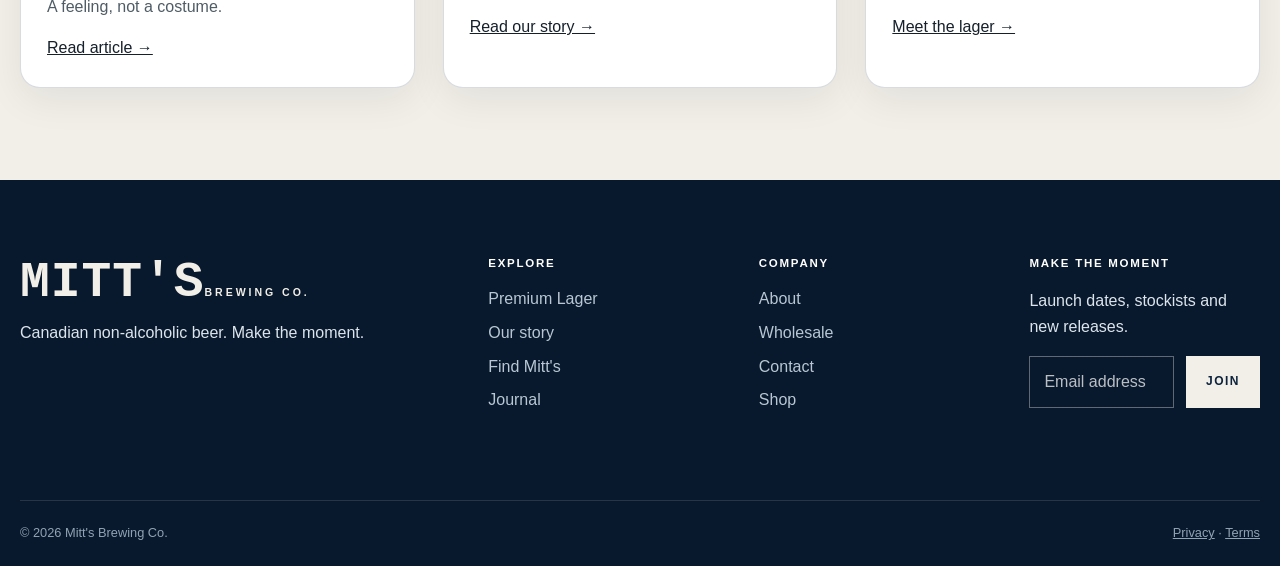
==== commit cfabb615: "Clean homepage source and localize media" ====
--- a/index.html
+++ b/index.html
@@ -6,11 +6,16 @@
   <title>Mitt's Brewing Co. | Premium Non-Alcoholic Lager</title>
   <meta name="description" content="Mitt's Brewing Co. makes crisp Canadian non-alcoholic beer for good company and unplanned moments.">
   <link rel="canonical" href="https://mittsbrewing.com/">
+  <meta property="og:site_name" content="Mitt's Brewing Co.">
   <meta property="og:title" content="Mitt's Brewing Co. Premium Lager">
   <meta property="og:description" content="Canadian non-alcoholic beer. Crisp, easygoing and made for the moment.">
   <meta property="og:type" content="website">
   <meta property="og:url" content="https://mittsbrewing.com/">
   <meta property="og:image" content="https://mittsbrewing.com/assets/mitts-premium-lager-backyard.jpg?v=20260724-1534">
+  <meta name="twitter:card" content="summary_large_image">
+  <meta name="twitter:title" content="Mitt's Brewing Co. Premium Lager">
+  <meta name="twitter:description" content="Canadian non-alcoholic beer. Crisp, easygoing and made for the moment.">
+  <meta name="twitter:image" content="https://mittsbrewing.com/assets/mitts-premium-lager-backyard.jpg?v=20260724-1534">
   <meta name="theme-color" content="#0d233d">
   <link rel="icon" href="assets/monogram.svg" type="image/svg+xml">
   <link rel="manifest" href="site.webmanifest">
@@ -68,9 +73,6 @@
     @media (max-width: 760px) {
       .hero-art { object-position: 62% center; }
       .hero-logo-line { margin-bottom: 24px; }
-      .stack > .eyebrow + .display,
-      .stack > .eyebrow + h2,
-      .stack > .eyebrow + h3 { margin-top: 1.4rem; }
       .launch-can-card { grid-template-rows: 300px auto; }
       .launch-can-card .card-media { min-height: 300px; padding: 18px; }
       .launch-can-frame { height: 264px; }
@@ -109,49 +111,49 @@
     <section class="section section-paper">
       <div class="container">
         <div class="grid grid-2" style="align-items:end;margin-bottom:38px">
-          <div class="stack"><span class="eyebrow">First release</span><h2 class="display display-md">Premium Lager.</h2></div>
+          <div class="stack"><h2 class="display display-md">Premium Lager.</h2></div>
           <div class="stack"><p class="lead">Crisp. Clean. Easygoing.</p><div><a class="button button-outline" href="premium-lager.html">Explore Premium Lager</a></div></div>
         </div>
         <div class="grid grid-2 launch-grid">
           <article class="card product-card launch-can-card"><div class="card-media"><div class="launch-can-frame"><img src="assets/Mitts.png?v=3" alt="Mitt's Premium Lager silver and blue can"></div></div><div class="card-body"><div class="product-meta"><div><span class="product-style">First release</span><h3>Premium Lager</h3><p class="product-note">Crisp. Clean. Easygoing.</p></div><a class="button" href="premium-lager.html">View lager</a></div></div></article>
-          <aside class="card launch-pack-card"><div class="card-media"><img src="https://raw.githubusercontent.com/DesignatedDrinks/Mitts-Brewing/main/assets/mitts-premium-lager-four-pack.jpg" alt="Mitt's Premium Lager four-pack carton on a kitchen table" width="1254" height="1254" decoding="async"></div><div class="card-body stack"><span class="eyebrow">Built to bring along</span><h3 style="font-size:2rem">Four cold cans.</h3><p>Made for the fridge, the table and the road.</p></div></aside>
+          <aside class="card launch-pack-card"><div class="card-media"><img src="assets/mitts-premium-lager-four-pack.jpg" alt="Mitt's Premium Lager four-pack carton on a kitchen table" width="1254" height="1254" decoding="async"></div><div class="card-body stack"><h3 style="font-size:2rem">Four cold cans.</h3><p>Made for the fridge, the table and the road.</p></div></aside>
         </div>
       </div>
     </section>
 
     <section class="split section-cream">
-      <div class="split-media"><img src="https://raw.githubusercontent.com/DesignatedDrinks/Mitts-Brewing/main/assets/mitts-premium-lager-dock.jpg" alt="Mitt's Premium Lager on a cottage dock at sunset" width="1122" height="1402" decoding="async"></div>
-      <div class="split-copy stack"><span class="eyebrow">Carefree nostalgia</span><h2 class="display display-md">No agenda required.</h2><p class="lead">Windows down. Plans made late. Good people nearby.</p><div><a class="button" href="story.html">Read our story</a></div></div>
+      <div class="split-media"><img src="assets/mitts-premium-lager-dock.jpg" alt="Mitt's Premium Lager on a cottage dock at sunset" width="1122" height="1402" decoding="async"></div>
+      <div class="split-copy stack"><h2 class="display display-md">No agenda required.</h2><p class="lead">Windows down. Plans made late. Good people nearby.</p><div><a class="button" href="story.html">Read our story</a></div></div>
     </section>
 
     <section class="quote-band"><div class="container"><blockquote>Make the moment.</blockquote></div></section>
 
     <section class="section">
       <div class="container">
-        <div class="center stack" style="margin-bottom:38px"><span class="eyebrow">The Mitt's world</span><h2 class="display display-md">Made for wherever.</h2><p class="lead" style="margin-inline:auto">Dinner. The dock. One more stop.</p></div>
+        <div class="center stack" style="margin-bottom:38px"><h2 class="display display-md">Made for wherever.</h2><p class="lead" style="margin-inline:auto">Dinner. The dock. One more stop.</p></div>
         <div class="moment-grid">
-          <div class="moment-card"><img src="https://raw.githubusercontent.com/DesignatedDrinks/Mitts-Brewing/main/assets/mitts-premium-lager-dinner.jpg" alt="Mitt's Premium Lager served with a burger and fries" width="1536" height="1024" decoding="async"><span class="moment-label">Dinner out</span></div>
-          <div class="moment-card"><img src="https://raw.githubusercontent.com/DesignatedDrinks/Mitts-Brewing/main/assets/mitts-premium-lager-pour.jpg" alt="Mitt's Premium Lager being poured into a branded glass" width="1536" height="1024" decoding="async"><span class="moment-label">A proper pour</span></div>
+          <div class="moment-card"><img src="assets/mitts-premium-lager-dinner.jpg" alt="Mitt's Premium Lager served with a burger and fries" width="1536" height="1024" decoding="async"><span class="moment-label">Dinner out</span></div>
+          <div class="moment-card"><img src="assets/mitts-premium-lager-pour.jpg" alt="Mitt's Premium Lager being poured into a branded glass" width="1536" height="1024" decoding="async"><span class="moment-label">A proper pour</span></div>
           <div class="moment-card"><img src="assets/mitts-premium-lager-backyard.jpg?v=20260724-1534" alt="Friends sharing Mitt's Premium Lager in a backyard" width="1632" height="1024" decoding="async"><span class="moment-label">Good company</span></div>
-          <div class="moment-card"><img src="https://raw.githubusercontent.com/DesignatedDrinks/Mitts-Brewing/main/assets/mitts-premium-lager-bar.jpg" alt="Cold Mitt's Premium Lager on a bar coaster" width="1122" height="1402" decoding="async"><span class="moment-label">One more stop</span></div>
+          <div class="moment-card"><img src="assets/mitts-premium-lager-bar.jpg" alt="Cold Mitt's Premium Lager on a bar coaster" width="1122" height="1402" decoding="async"><span class="moment-label">One more stop</span></div>
         </div>
       </div>
     </section>
 
     <section class="section section-dark">
       <div class="container grid grid-2" style="align-items:center">
-        <div class="stack"><span class="eyebrow">Launching soon</span><h2 class="display display-md">Be there for the first cold one.</h2><p class="lead">Release date, stockists and updates.</p></div>
-        <div><form class="newsletter" data-newsletter><input type="email" name="email" placeholder="Email address" aria-label="Email address" required><button class="button button-light" type="submit">Join the list</button></form><p class="form-status" data-newsletter-status aria-live="polite"></p></div>
+        <div class="stack"><h2 class="display display-md">Be there for the first cold one.</h2><p class="lead">Release date, stockists and updates.</p></div>
+        <div><form class="newsletter" data-newsletter><input type="email" name="email" placeholder="Email address" aria-label="Email address" autocomplete="email" inputmode="email" required><button class="button button-light" type="submit">Join the list</button></form><p class="form-status" data-newsletter-status aria-live="polite"></p></div>
       </div>
     </section>
 
     <section class="section section-cream">
       <div class="container">
-        <div class="grid grid-2" style="align-items:end;margin-bottom:34px"><div class="stack"><span class="eyebrow">Journal</span><h2 class="display display-md">Notes from the road.</h2></div><div style="text-align:right"><a class="button button-outline" href="journal.html">View all stories</a></div></div>
+        <div class="grid grid-2" style="align-items:end;margin-bottom:34px"><div class="stack"><h2 class="display display-md">Notes from the road.</h2></div><div style="text-align:right"><a class="button button-outline" href="journal.html">View all stories</a></div></div>
         <div class="grid grid-3">
-          <article class="card article-card"><div class="card-media"><img src="assets/mitts-premium-lager-backyard.jpg?v=20260724-1534" alt="Friends gathering outdoors with Mitt's Premium Lager" width="1632" height="1024" decoding="async"></div><div class="card-body"><span class="article-meta">Brand · 5 min</span><h3>What carefree nostalgia really means</h3><p>A feeling, not a costume.</p><a href="journal-carefree-nostalgia.html">Read article →</a></div></article>
-          <article class="card article-card"><div class="card-media"><img src="https://raw.githubusercontent.com/DesignatedDrinks/Mitts-Brewing/main/assets/mitts-premium-lager-four-pack.jpg" alt="Mitt's Premium Lager four-pack packaging" width="1254" height="1254" decoding="async"></div><div class="card-body"><span class="article-meta">Design · 4 min</span><h3>Why the pack looks familiar</h3><p>Simple packaging that feels established.</p><a href="story.html">Read story →</a></div></article>
-          <article class="card article-card"><div class="card-media"><img src="https://raw.githubusercontent.com/DesignatedDrinks/Mitts-Brewing/main/assets/mitts-premium-lager-pour.jpg" alt="Mitt's Premium Lager poured fresh at a bar" width="1536" height="1024" decoding="async"></div><div class="card-body"><span class="article-meta">Beer · 3 min</span><h3>Why we started with lager</h3><p>The right place to begin.</p><a href="premium-lager.html">Meet the lager →</a></div></article>
+          <article class="card article-card"><div class="card-media"><img src="assets/mitts-premium-lager-backyard.jpg?v=20260724-1534" alt="Friends gathering outdoors with Mitt's Premium Lager" width="1632" height="1024" decoding="async"></div><div class="card-body"><span class="article-meta">Journal · 3 min</span><h3>What carefree nostalgia really means</h3><p>A feeling, not a costume.</p><a href="journal-carefree-nostalgia.html">Read article →</a></div></article>
+          <article class="card article-card"><div class="card-media"><img src="assets/mitts-premium-lager-four-pack.jpg" alt="Mitt's Premium Lager four-pack packaging" width="1254" height="1254" decoding="async"></div><div class="card-body"><span class="article-meta">Our story</span><h3>Why the pack looks familiar</h3><p>Simple packaging that feels established.</p><a href="story.html">Read our story →</a></div></article>
+          <article class="card article-card"><div class="card-media"><img src="assets/mitts-premium-lager-pour.jpg" alt="Mitt's Premium Lager poured fresh at a bar" width="1536" height="1024" decoding="async"></div><div class="card-body"><span class="article-meta">Premium Lager</span><h3>Why we started with lager</h3><p>The right place to begin.</p><a href="premium-lager.html">Meet the lager →</a></div></article>
         </div>
       </div>
     </section>
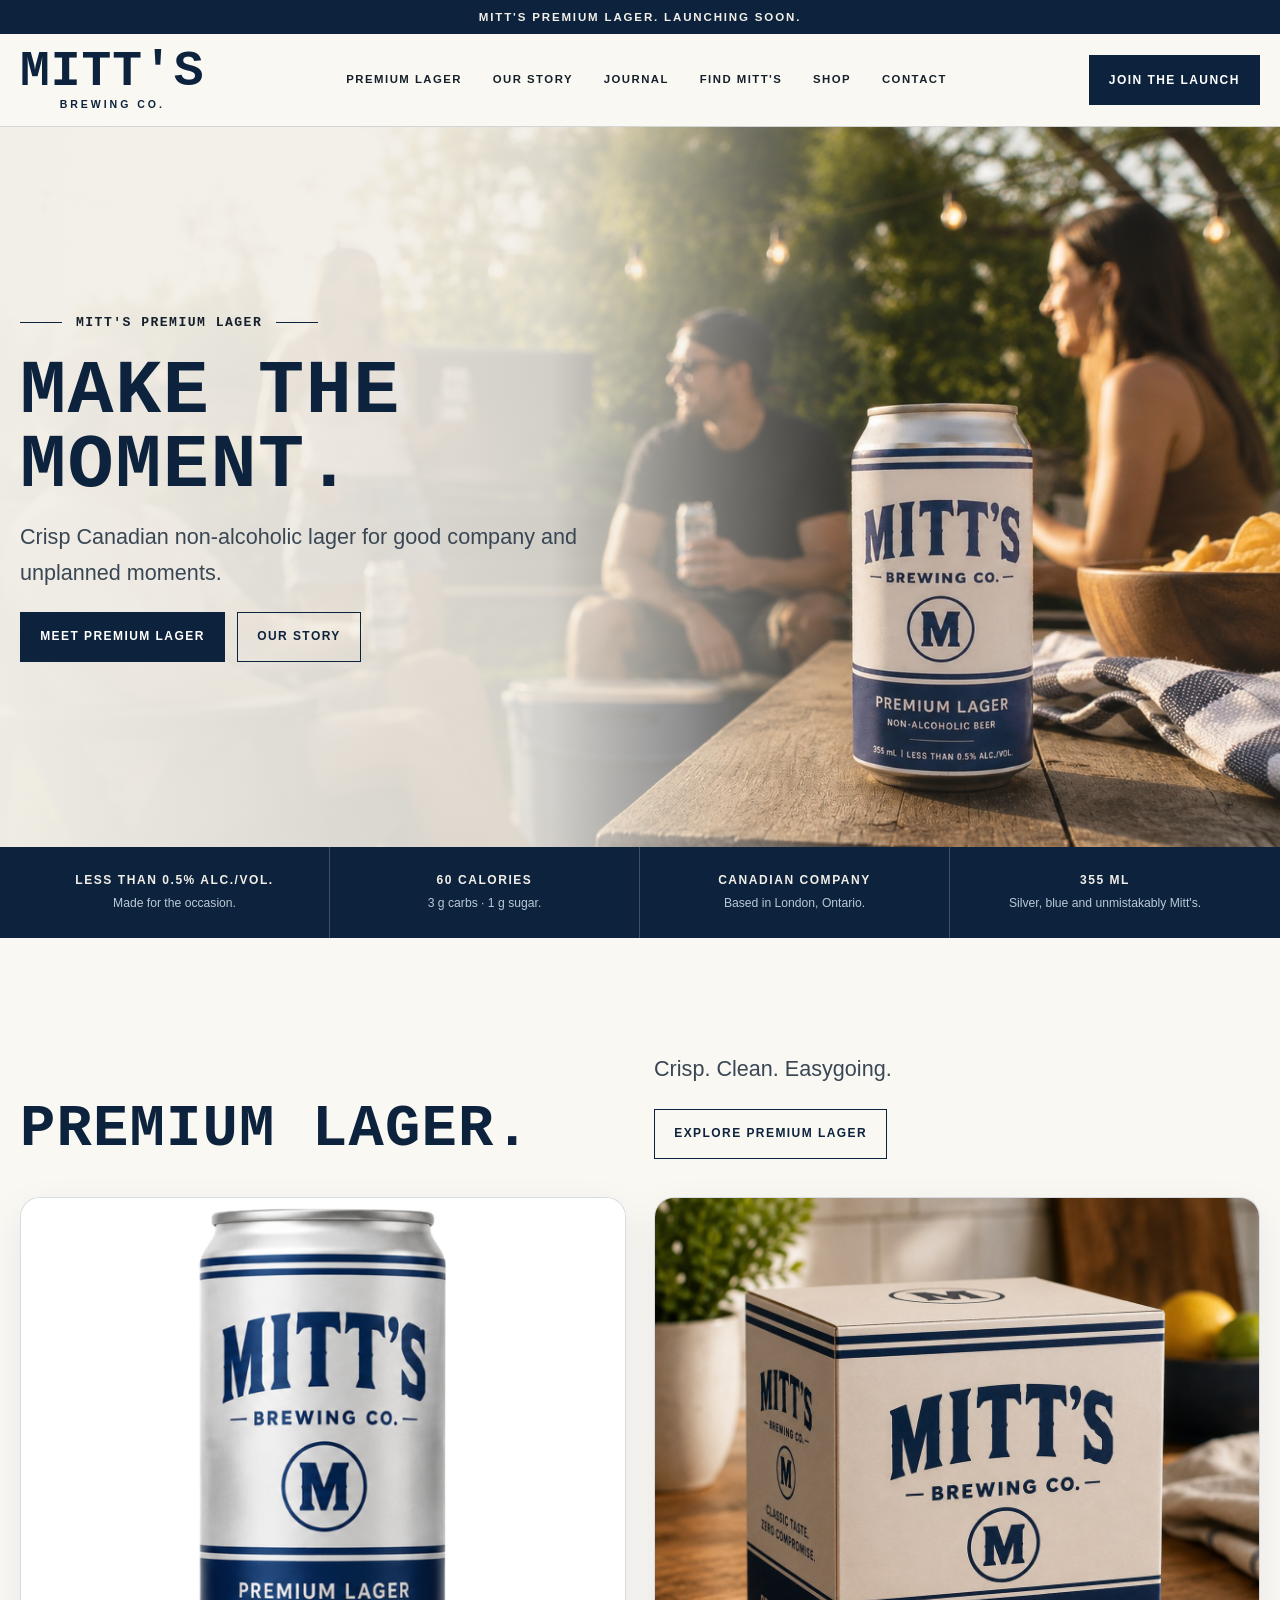
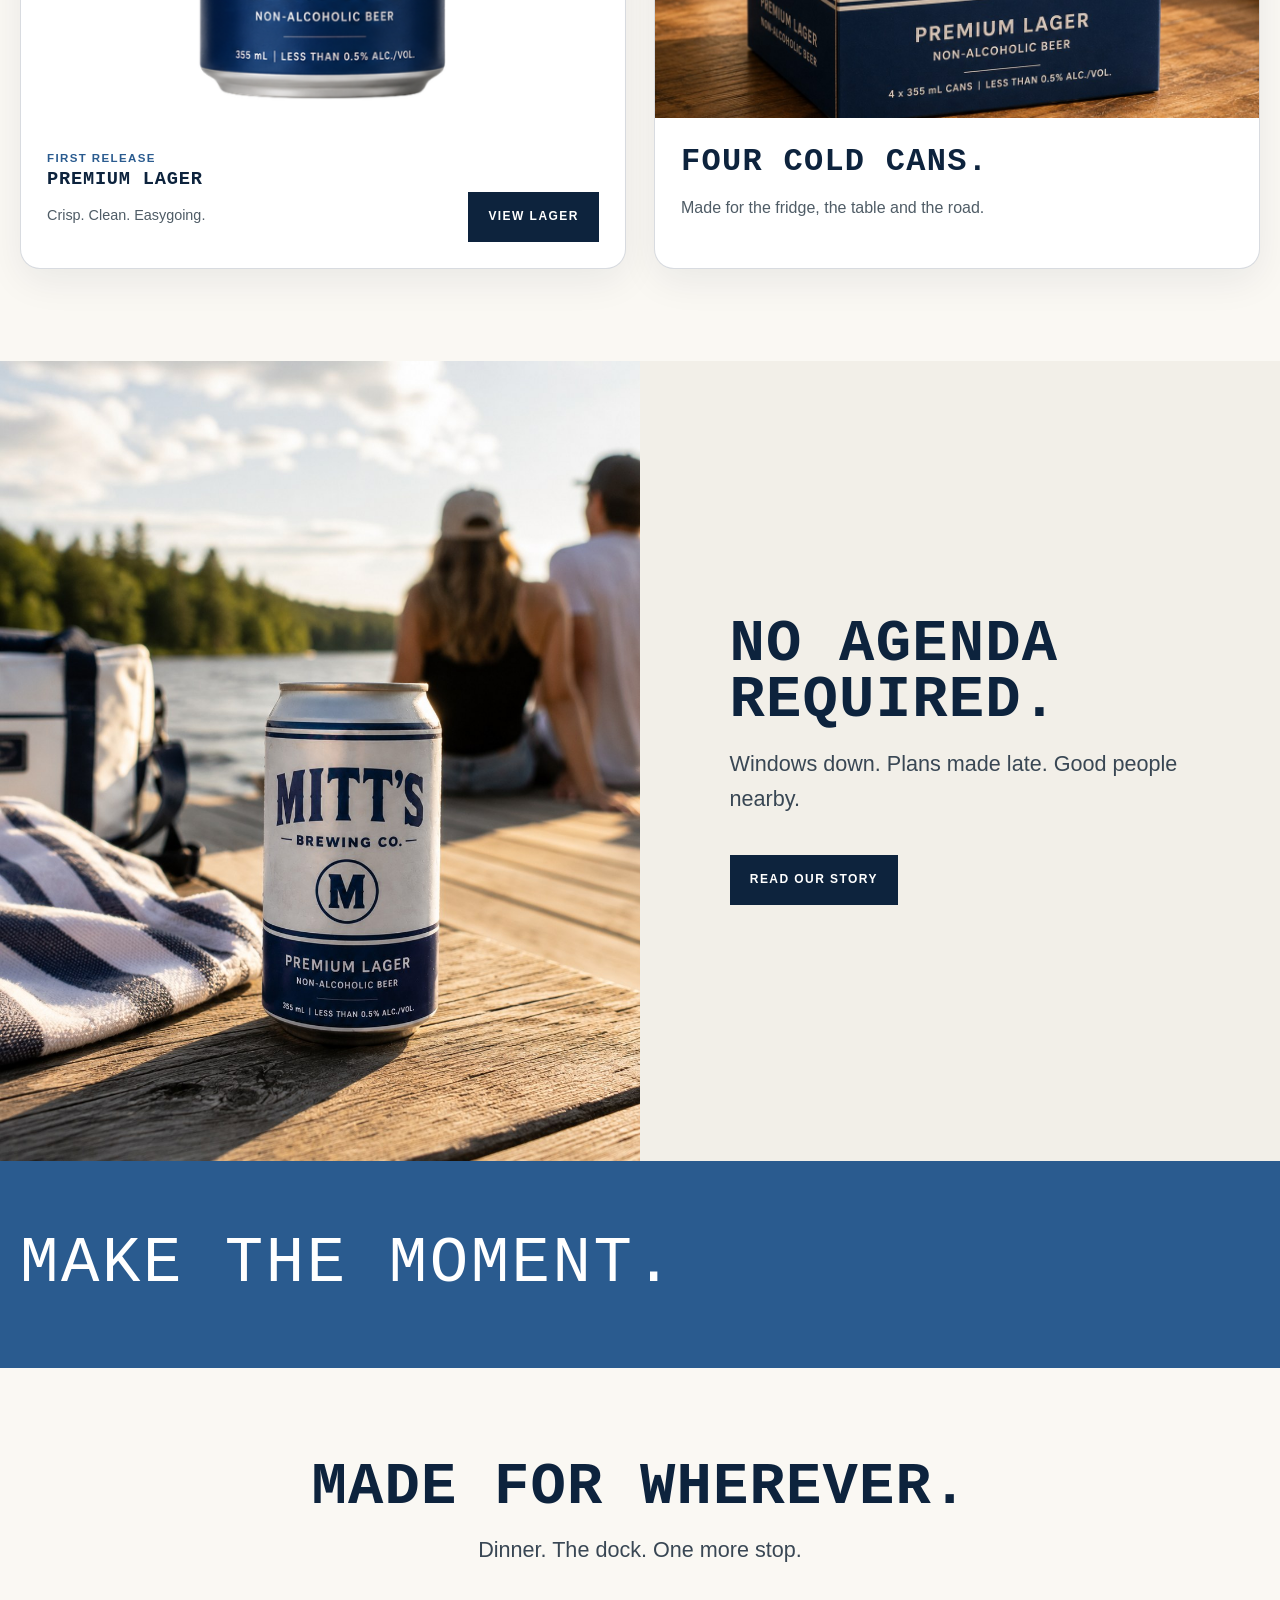
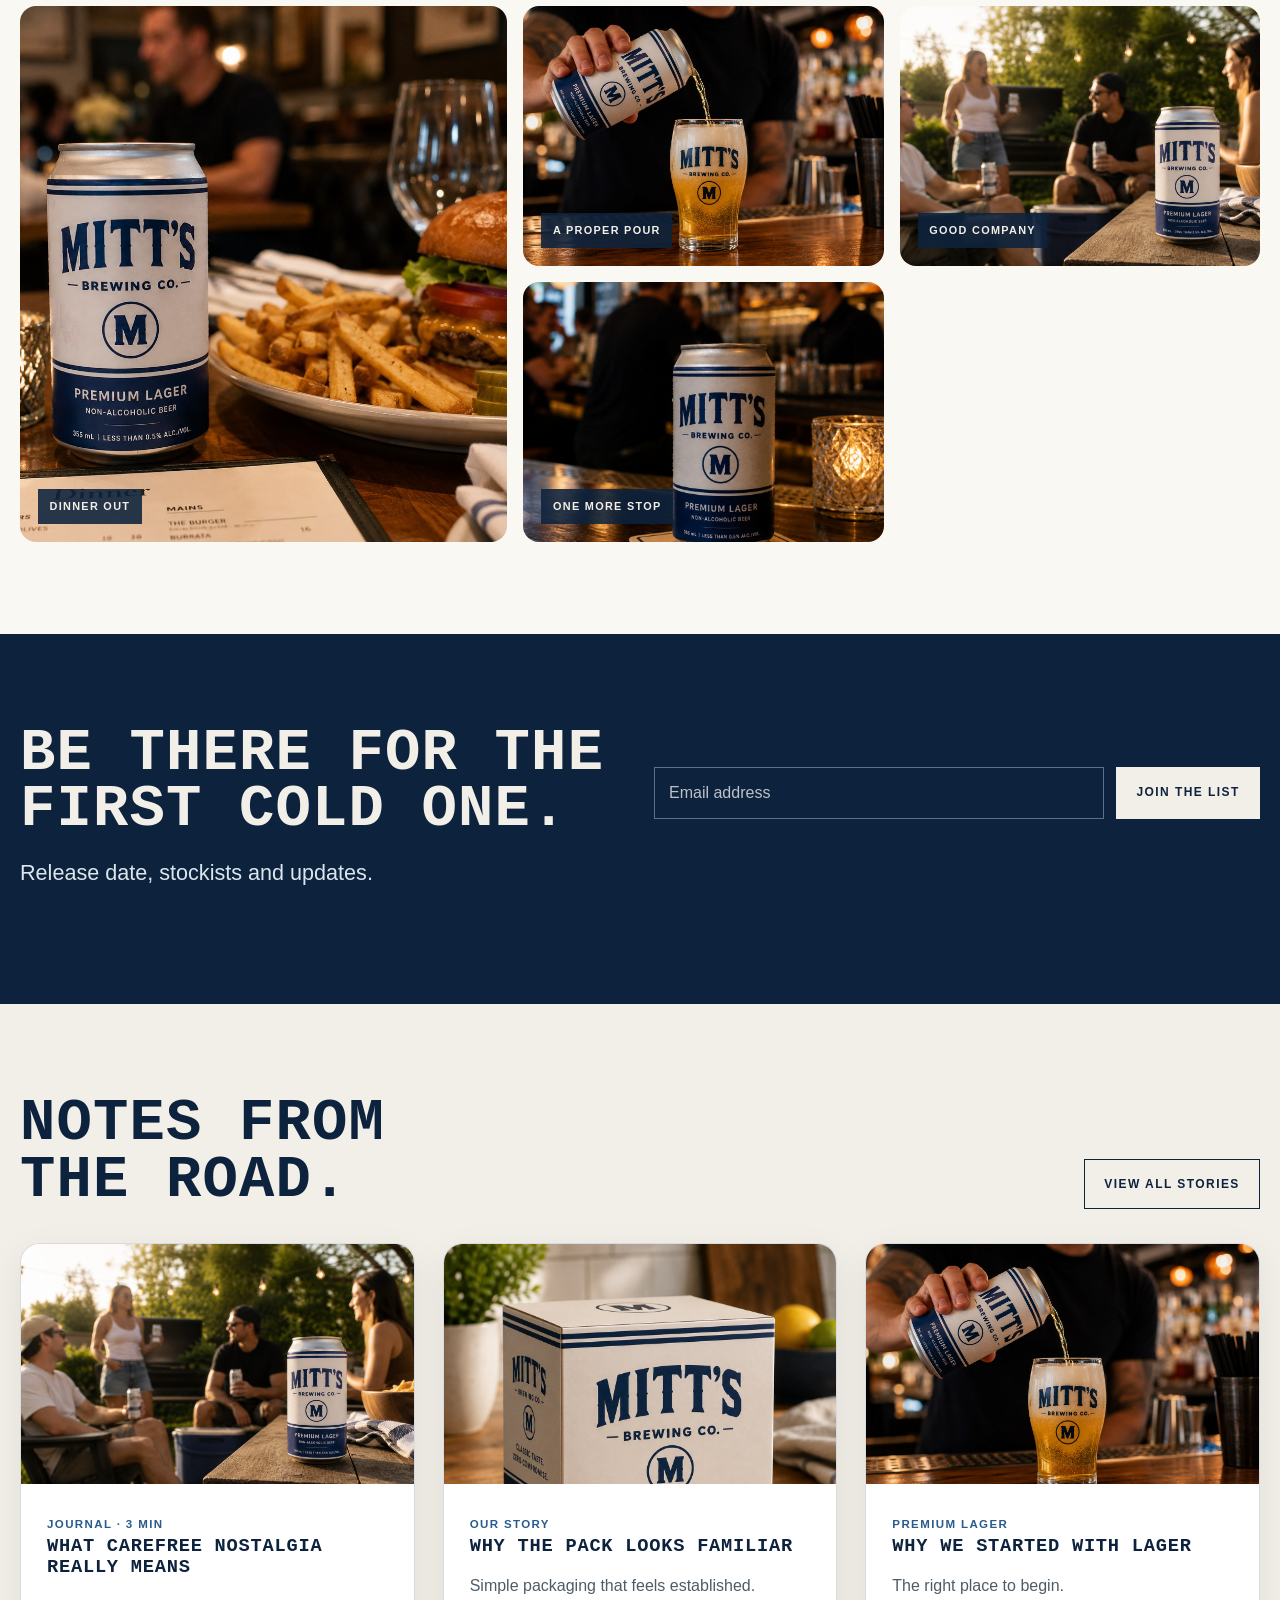
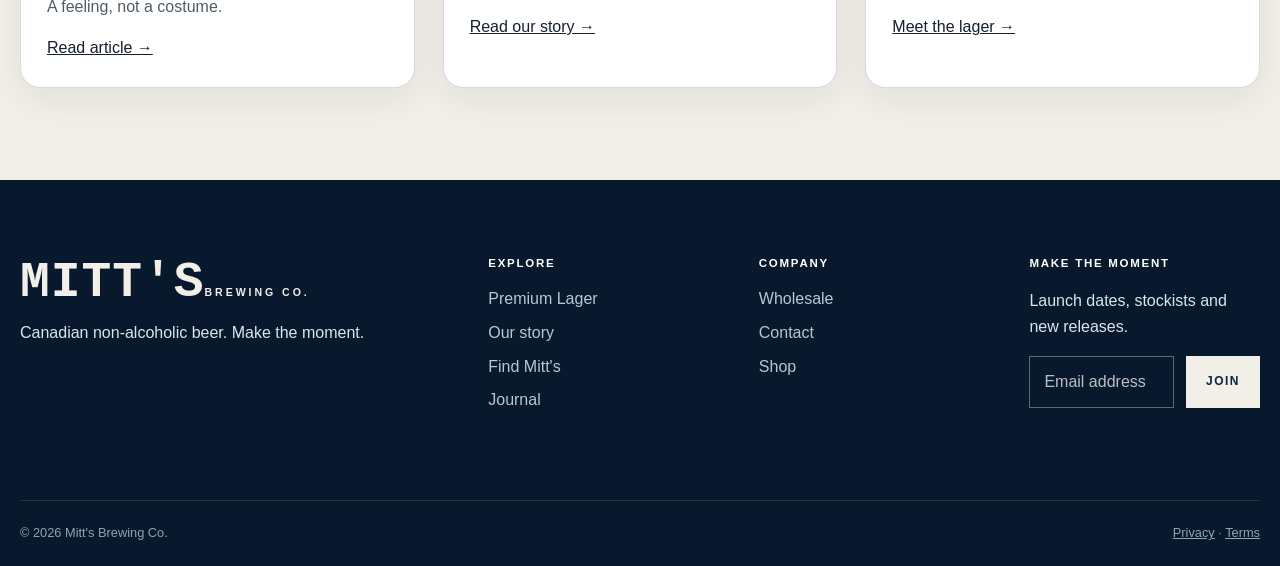
==== commit a5ecaf1a: "Strengthen homepage entity and local SEO schema" ====
--- a/index.html
+++ b/index.html
@@ -3,18 +3,18 @@
 <head>
   <meta charset="utf-8">
   <meta name="viewport" content="width=device-width, initial-scale=1">
-  <title>Mitt's Brewing Co. | Premium Non-Alcoholic Lager</title>
-  <meta name="description" content="Mitt's Brewing Co. makes crisp Canadian non-alcoholic beer for good company and unplanned moments.">
+  <title>Mitt's Brewing Co. | Canadian Non-Alcoholic Beer</title>
+  <meta name="description" content="Mitt's Brewing Co. is a London, Ontario non-alcoholic beer company making crisp Canadian lager for good company and unplanned moments.">
   <link rel="canonical" href="https://mittsbrewing.com/">
   <meta property="og:site_name" content="Mitt's Brewing Co.">
-  <meta property="og:title" content="Mitt's Brewing Co. Premium Lager">
-  <meta property="og:description" content="Canadian non-alcoholic beer. Crisp, easygoing and made for the moment.">
+  <meta property="og:title" content="Mitt's Brewing Co. | Canadian Non-Alcoholic Beer">
+  <meta property="og:description" content="Crisp Canadian non-alcoholic beer from London, Ontario. Make the moment.">
   <meta property="og:type" content="website">
   <meta property="og:url" content="https://mittsbrewing.com/">
   <meta property="og:image" content="https://mittsbrewing.com/assets/mitts-premium-lager-backyard.jpg?v=20260724-1534">
   <meta name="twitter:card" content="summary_large_image">
-  <meta name="twitter:title" content="Mitt's Brewing Co. Premium Lager">
-  <meta name="twitter:description" content="Canadian non-alcoholic beer. Crisp, easygoing and made for the moment.">
+  <meta name="twitter:title" content="Mitt's Brewing Co. | Canadian Non-Alcoholic Beer">
+  <meta name="twitter:description" content="Crisp Canadian non-alcoholic beer from London, Ontario. Make the moment.">
   <meta name="twitter:image" content="https://mittsbrewing.com/assets/mitts-premium-lager-backyard.jpg?v=20260724-1534">
   <meta name="theme-color" content="#0d233d">
   <link rel="icon" href="assets/monogram.svg" type="image/svg+xml">
@@ -22,52 +22,15 @@
   <link rel="stylesheet" href="assets/styles.css">
   <style>
     .hero-art { object-position: center center; }
-    .launch-can-card .card-media {
-      min-height: 340px;
-      padding: 20px;
-      background: #fff;
-    }
-    .launch-can-frame {
-      position: relative;
-      height: 300px;
-      aspect-ratio: 275 / 530;
-      overflow: hidden;
-      background: #fff;
-    }
-    .launch-can-frame img {
-      position: absolute;
-      display: block;
-      max-width: none;
-      max-height: none;
-      width: 196.364%;
-      height: auto;
-      left: -47.273%;
-      top: -24.528%;
-      transform: none;
-    }
+    .launch-can-card .card-media { min-height: 340px; padding: 20px; background: #fff; }
+    .launch-can-frame { position: relative; height: 300px; aspect-ratio: 275 / 530; overflow: hidden; background: #fff; }
+    .launch-can-frame img { position: absolute; display: block; max-width: none; max-height: none; width: 196.364%; height: auto; left: -47.273%; top: -24.528%; transform: none; }
     @media (min-width: 901px) {
-      .launch-can-card,
-      .launch-pack-card {
-        grid-template-rows: 520px auto;
-      }
-      .launch-pack-card {
-        display: grid;
-      }
-      .launch-can-card .card-media,
-      .launch-pack-card .card-media {
-        height: 520px;
-        min-height: 520px;
-        padding: 0;
-        background: #fff;
-      }
-      .launch-can-frame {
-        height: 520px;
-      }
-      .launch-pack-card .card-media img {
-        width: 100%;
-        height: 100%;
-        object-fit: cover;
-      }
+      .launch-can-card,.launch-pack-card { grid-template-rows: 520px auto; }
+      .launch-pack-card { display: grid; }
+      .launch-can-card .card-media,.launch-pack-card .card-media { height: 520px; min-height: 520px; padding: 0; background: #fff; }
+      .launch-can-frame { height: 520px; }
+      .launch-pack-card .card-media img { width: 100%; height: 100%; object-fit: cover; }
     }
     @media (max-width: 1050px) { .hero-art { object-position: 56% center; } }
     @media (max-width: 760px) {
@@ -84,7 +47,7 @@
       .launch-can-frame { height: 248px; }
     }
   </style>
-  <script type="application/ld+json">{"@context":"https://schema.org","@type":"Organization","name":"Mitt's Brewing Co.","url":"https://mittsbrewing.com/","logo":"https://mittsbrewing.com/assets/logo.svg","description":"A Canadian non-alcoholic beer brand launching with Premium Lager."}</script>
+  <script type="application/ld+json">{"@context":"https://schema.org","@graph":[{"@type":"Organization","@id":"https://mittsbrewing.com/#organization","name":"Mitt's Brewing Co.","url":"https://mittsbrewing.com/","logo":{"@type":"ImageObject","url":"https://mittsbrewing.com/assets/logo.svg"},"email":"hello@mittsbrewing.com","description":"A Canadian non-alcoholic beer company based in London, Ontario, launching with Premium Lager.","foundingLocation":{"@type":"Place","name":"London, Ontario, Canada"},"areaServed":{"@type":"AdministrativeArea","name":"Ontario"},"address":{"@type":"PostalAddress","addressLocality":"London","addressRegion":"Ontario","addressCountry":"CA"}},{"@type":"WebSite","@id":"https://mittsbrewing.com/#website","url":"https://mittsbrewing.com/","name":"Mitt's Brewing Co.","publisher":{"@id":"https://mittsbrewing.com/#organization"},"inLanguage":"en-CA"},{"@type":"WebPage","@id":"https://mittsbrewing.com/#webpage","url":"https://mittsbrewing.com/","name":"Mitt's Brewing Co. | Canadian Non-Alcoholic Beer","isPartOf":{"@id":"https://mittsbrewing.com/#website"},"about":{"@id":"https://mittsbrewing.com/#organization"},"description":"Mitt's Brewing Co. is a London, Ontario non-alcoholic beer company making crisp Canadian lager."}]}</script>
 </head>
 <body>
   <div data-site-header></div>
@@ -100,63 +63,18 @@
         </div>
       </div>
     </section>
-
     <section class="pill-strip" aria-label="Product highlights"><div class="container pill-grid">
       <div class="pill"><strong>Less than 0.5% alc./vol.</strong><span>Made for the occasion.</span></div>
       <div class="pill"><strong>60 calories</strong><span>3 g carbs · 1 g sugar.</span></div>
       <div class="pill"><strong>Canadian company</strong><span>Based in London, Ontario.</span></div>
       <div class="pill"><strong>355 mL</strong><span>Silver, blue and unmistakably Mitt's.</span></div>
     </div></section>
-
-    <section class="section section-paper">
-      <div class="container">
-        <div class="grid grid-2" style="align-items:end;margin-bottom:38px">
-          <div class="stack"><h2 class="display display-md">Premium Lager.</h2></div>
-          <div class="stack"><p class="lead">Crisp. Clean. Easygoing.</p><div><a class="button button-outline" href="premium-lager.html">Explore Premium Lager</a></div></div>
-        </div>
-        <div class="grid grid-2 launch-grid">
-          <article class="card product-card launch-can-card"><div class="card-media"><div class="launch-can-frame"><img src="assets/Mitts.png?v=3" alt="Mitt's Premium Lager silver and blue can"></div></div><div class="card-body"><div class="product-meta"><div><span class="product-style">First release</span><h3>Premium Lager</h3><p class="product-note">Crisp. Clean. Easygoing.</p></div><a class="button" href="premium-lager.html">View lager</a></div></div></article>
-          <aside class="card launch-pack-card"><div class="card-media"><img src="assets/mitts-premium-lager-four-pack.jpg" alt="Mitt's Premium Lager four-pack carton on a kitchen table" width="1254" height="1254" decoding="async"></div><div class="card-body stack"><h3 style="font-size:2rem">Four cold cans.</h3><p>Made for the fridge, the table and the road.</p></div></aside>
-        </div>
-      </div>
-    </section>
-
-    <section class="split section-cream">
-      <div class="split-media"><img src="assets/mitts-premium-lager-dock.jpg" alt="Mitt's Premium Lager on a cottage dock at sunset" width="1122" height="1402" decoding="async"></div>
-      <div class="split-copy stack"><h2 class="display display-md">No agenda required.</h2><p class="lead">Windows down. Plans made late. Good people nearby.</p><div><a class="button" href="story.html">Read our story</a></div></div>
-    </section>
-
+    <section class="section section-paper"><div class="container"><div class="grid grid-2" style="align-items:end;margin-bottom:38px"><div class="stack"><h2 class="display display-md">Premium Lager.</h2></div><div class="stack"><p class="lead">Crisp. Clean. Easygoing.</p><div><a class="button button-outline" href="premium-lager.html">Explore Premium Lager</a></div></div></div><div class="grid grid-2 launch-grid"><article class="card product-card launch-can-card"><div class="card-media"><div class="launch-can-frame"><img src="assets/Mitts.png?v=3" alt="Mitt's Premium Lager silver and blue can"></div></div><div class="card-body"><div class="product-meta"><div><span class="product-style">First release</span><h3>Premium Lager</h3><p class="product-note">Crisp. Clean. Easygoing.</p></div><a class="button" href="premium-lager.html">View lager</a></div></div></article><aside class="card launch-pack-card"><div class="card-media"><img src="assets/mitts-premium-lager-four-pack.jpg" alt="Mitt's Premium Lager four-pack carton on a kitchen table" width="1254" height="1254" decoding="async"></div><div class="card-body stack"><h3 style="font-size:2rem">Four cold cans.</h3><p>Made for the fridge, the table and the road.</p></div></aside></div></div></section>
+    <section class="split section-cream"><div class="split-media"><img src="assets/mitts-premium-lager-dock.jpg" alt="Mitt's Premium Lager on a cottage dock at sunset" width="1122" height="1402" decoding="async"></div><div class="split-copy stack"><h2 class="display display-md">No agenda required.</h2><p class="lead">Windows down. Plans made late. Good people nearby.</p><div><a class="button" href="story.html">Read our story</a></div></div></section>
     <section class="quote-band"><div class="container"><blockquote>Make the moment.</blockquote></div></section>
-
-    <section class="section">
-      <div class="container">
-        <div class="center stack" style="margin-bottom:38px"><h2 class="display display-md">Made for wherever.</h2><p class="lead" style="margin-inline:auto">Dinner. The dock. One more stop.</p></div>
-        <div class="moment-grid">
-          <div class="moment-card"><img src="assets/mitts-premium-lager-dinner.jpg" alt="Mitt's Premium Lager served with a burger and fries" width="1536" height="1024" decoding="async"><span class="moment-label">Dinner out</span></div>
-          <div class="moment-card"><img src="assets/mitts-premium-lager-pour.jpg" alt="Mitt's Premium Lager being poured into a branded glass" width="1536" height="1024" decoding="async"><span class="moment-label">A proper pour</span></div>
-          <div class="moment-card"><img src="assets/mitts-premium-lager-backyard.jpg?v=20260724-1534" alt="Friends sharing Mitt's Premium Lager in a backyard" width="1632" height="1024" decoding="async"><span class="moment-label">Good company</span></div>
-          <div class="moment-card"><img src="assets/mitts-premium-lager-bar.jpg" alt="Cold Mitt's Premium Lager on a bar coaster" width="1122" height="1402" decoding="async"><span class="moment-label">One more stop</span></div>
-        </div>
-      </div>
-    </section>
-
-    <section class="section section-dark">
-      <div class="container grid grid-2" style="align-items:center">
-        <div class="stack"><h2 class="display display-md">Be there for the first cold one.</h2><p class="lead">Release date, stockists and updates.</p></div>
-        <div><form class="newsletter" data-newsletter><input type="email" name="email" placeholder="Email address" aria-label="Email address" autocomplete="email" inputmode="email" required><button class="button button-light" type="submit">Join the list</button></form><p class="form-status" data-newsletter-status aria-live="polite"></p></div>
-      </div>
-    </section>
-
-    <section class="section section-cream">
-      <div class="container">
-        <div class="grid grid-2" style="align-items:end;margin-bottom:34px"><div class="stack"><h2 class="display display-md">Notes from the road.</h2></div><div style="text-align:right"><a class="button button-outline" href="journal.html">View all stories</a></div></div>
-        <div class="grid grid-3">
-          <article class="card article-card"><div class="card-media"><img src="assets/mitts-premium-lager-backyard.jpg?v=20260724-1534" alt="Friends gathering outdoors with Mitt's Premium Lager" width="1632" height="1024" decoding="async"></div><div class="card-body"><span class="article-meta">Journal · 3 min</span><h3>What carefree nostalgia really means</h3><p>A feeling, not a costume.</p><a href="journal-carefree-nostalgia.html">Read article →</a></div></article>
-          <article class="card article-card"><div class="card-media"><img src="assets/mitts-premium-lager-four-pack.jpg" alt="Mitt's Premium Lager four-pack packaging" width="1254" height="1254" decoding="async"></div><div class="card-body"><span class="article-meta">Our story</span><h3>Why the pack looks familiar</h3><p>Simple packaging that feels established.</p><a href="story.html">Read our story →</a></div></article>
-          <article class="card article-card"><div class="card-media"><img src="assets/mitts-premium-lager-pour.jpg" alt="Mitt's Premium Lager poured fresh at a bar" width="1536" height="1024" decoding="async"></div><div class="card-body"><span class="article-meta">Premium Lager</span><h3>Why we started with lager</h3><p>The right place to begin.</p><a href="premium-lager.html">Meet the lager →</a></div></article>
-        </div>
-      </div>
-    </section>
+    <section class="section"><div class="container"><div class="center stack" style="margin-bottom:38px"><h2 class="display display-md">Made for wherever.</h2><p class="lead" style="margin-inline:auto">Dinner. The dock. One more stop.</p></div><div class="moment-grid"><div class="moment-card"><img src="assets/mitts-premium-lager-dinner.jpg" alt="Mitt's Premium Lager served with a burger and fries" width="1536" height="1024" decoding="async"><span class="moment-label">Dinner out</span></div><div class="moment-card"><img src="assets/mitts-premium-lager-pour.jpg" alt="Mitt's Premium Lager being poured into a branded glass" width="1536" height="1024" decoding="async"><span class="moment-label">A proper pour</span></div><div class="moment-card"><img src="assets/mitts-premium-lager-backyard.jpg?v=20260724-1534" alt="Friends sharing Mitt's Premium Lager in a backyard" width="1632" height="1024" decoding="async"><span class="moment-label">Good company</span></div><div class="moment-card"><img src="assets/mitts-premium-lager-bar.jpg" alt="Cold Mitt's Premium Lager on a bar coaster" width="1122" height="1402" decoding="async"><span class="moment-label">One more stop</span></div></div></div></section>
+    <section class="section section-dark"><div class="container grid grid-2" style="align-items:center"><div class="stack"><h2 class="display display-md">Be there for the first cold one.</h2><p class="lead">Release date, stockists and updates.</p></div><div><form class="newsletter" data-newsletter><input type="email" name="email" placeholder="Email address" aria-label="Email address" autocomplete="email" inputmode="email" required><button class="button button-light" type="submit">Join the list</button></form><p class="form-status" data-newsletter-status aria-live="polite"></p></div></div></section>
+    <section class="section section-cream"><div class="container"><div class="grid grid-2" style="align-items:end;margin-bottom:34px"><div class="stack"><h2 class="display display-md">Notes from the road.</h2></div><div style="text-align:right"><a class="button button-outline" href="journal.html">View all stories</a></div></div><div class="grid grid-3"><article class="card article-card"><div class="card-media"><img src="assets/mitts-premium-lager-backyard.jpg?v=20260724-1534" alt="Friends gathering outdoors with Mitt's Premium Lager" width="1632" height="1024" decoding="async"></div><div class="card-body"><span class="article-meta">Journal · 3 min</span><h3>What carefree nostalgia really means</h3><p>A feeling, not a costume.</p><a href="journal-carefree-nostalgia.html">Read article →</a></div></article><article class="card article-card"><div class="card-media"><img src="assets/mitts-premium-lager-four-pack.jpg" alt="Mitt's Premium Lager four-pack packaging" width="1254" height="1254" decoding="async"></div><div class="card-body"><span class="article-meta">Our story</span><h3>Why the pack looks familiar</h3><p>Simple packaging that feels established.</p><a href="story.html">Read our story →</a></div></article><article class="card article-card"><div class="card-media"><img src="assets/mitts-premium-lager-pour.jpg" alt="Mitt's Premium Lager poured fresh at a bar" width="1536" height="1024" decoding="async"></div><div class="card-body"><span class="article-meta">Premium Lager</span><h3>Why we started with lager</h3><p>The right place to begin.</p><a href="premium-lager.html">Meet the lager →</a></div></article></div></div></section>
   </main>
   <div data-site-footer></div>
   <script src="assets/site.js" defer></script>
